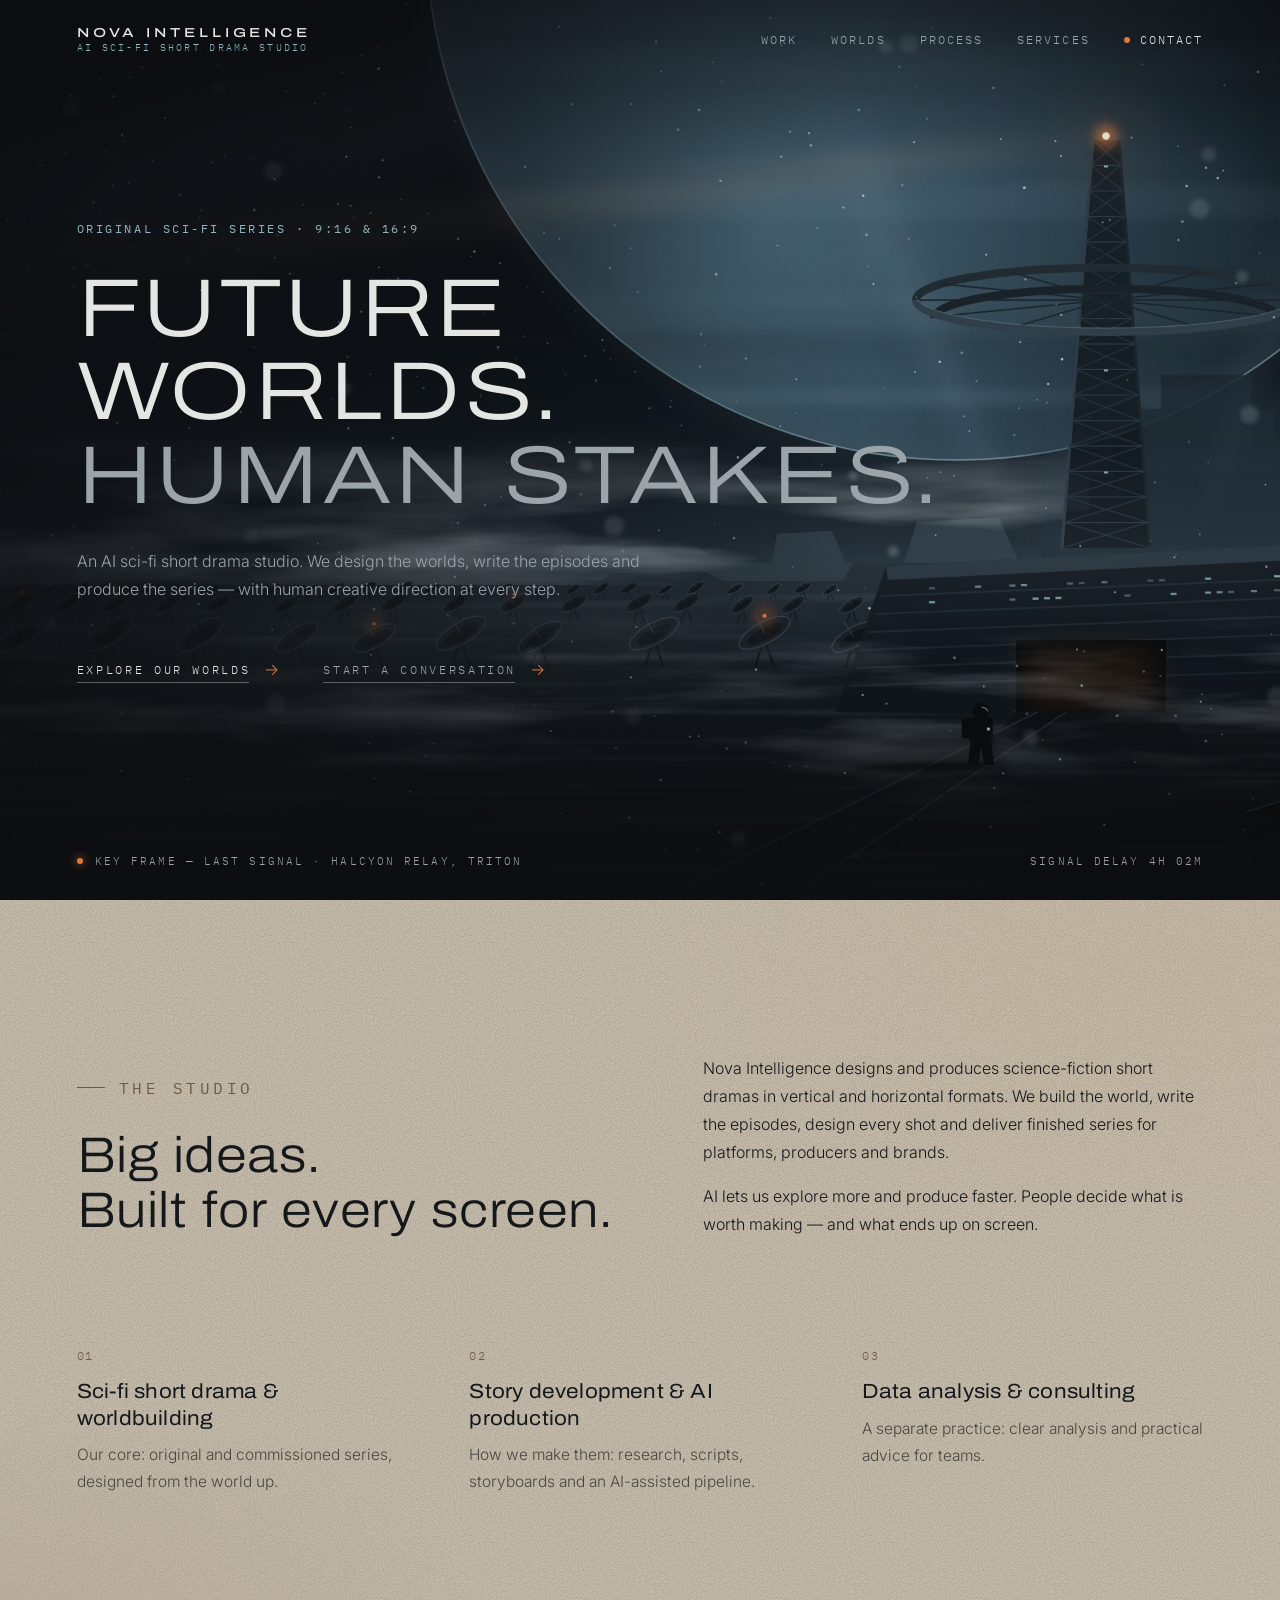
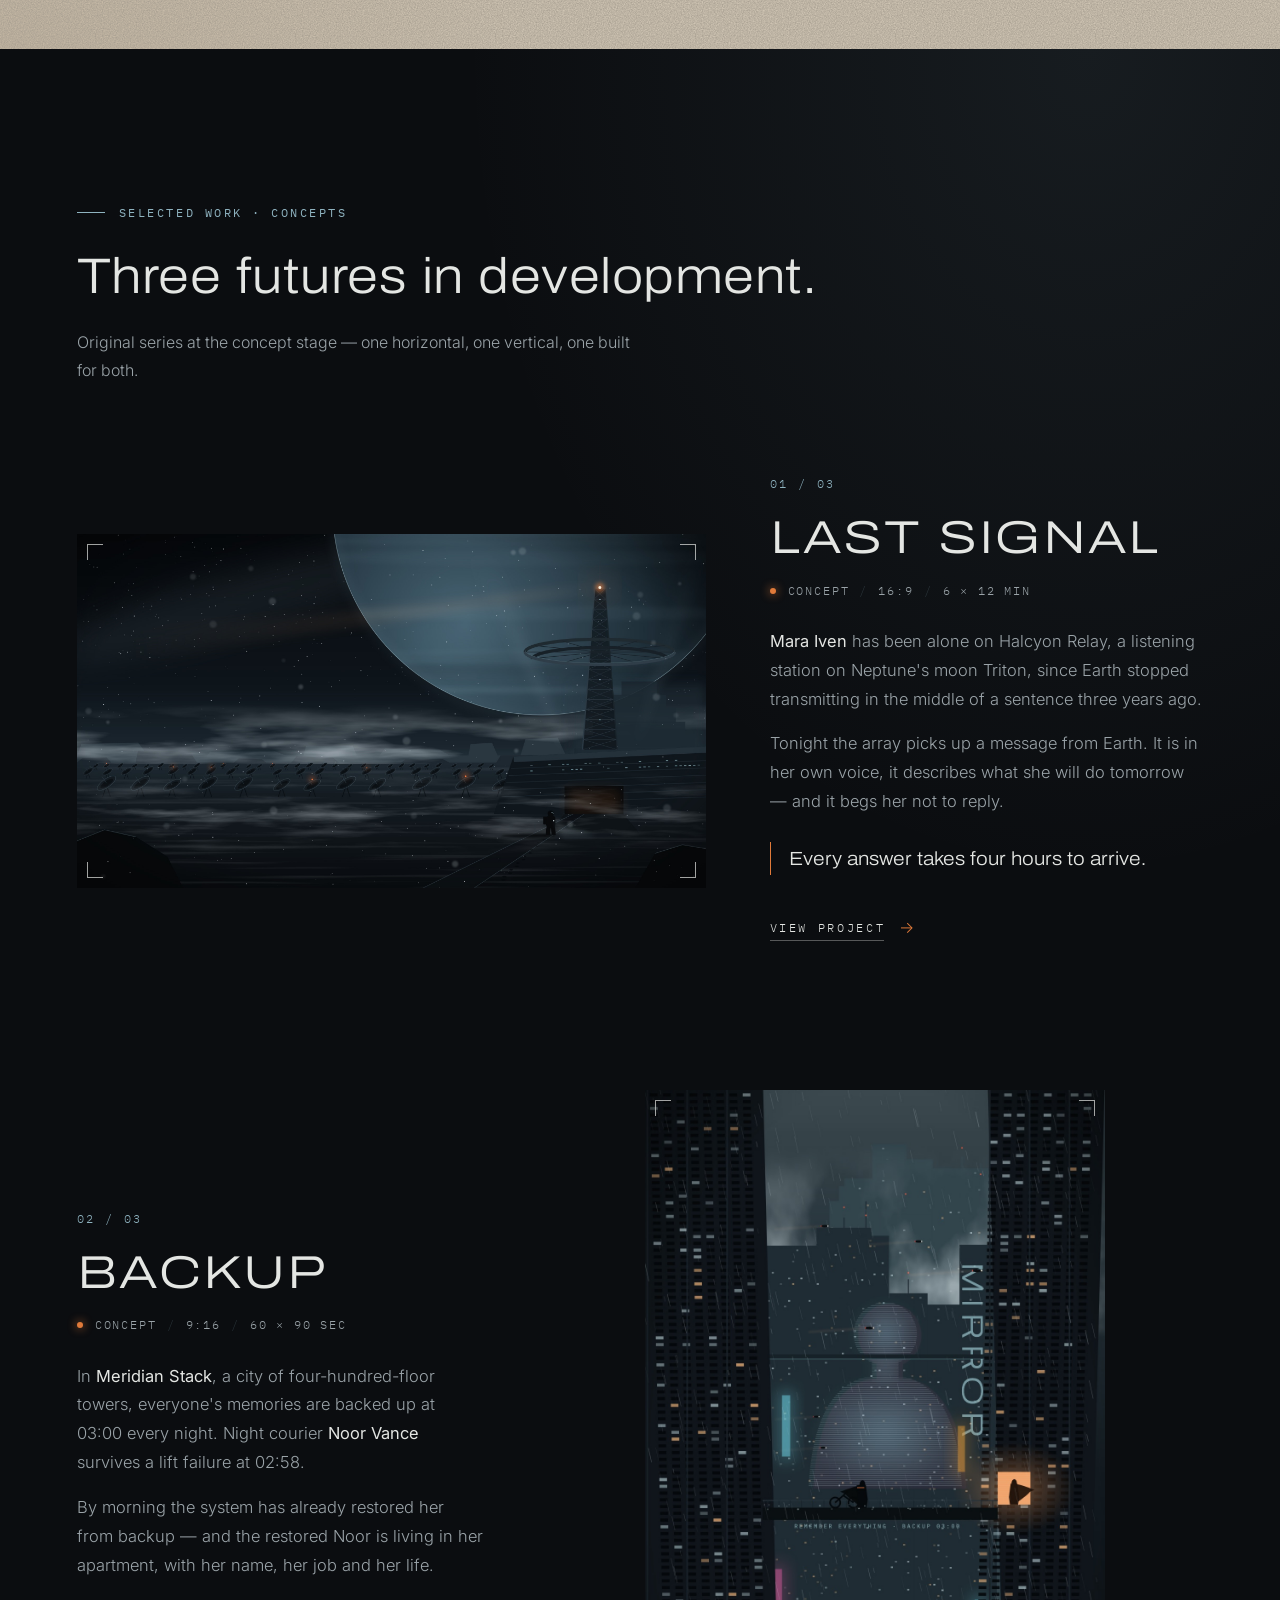
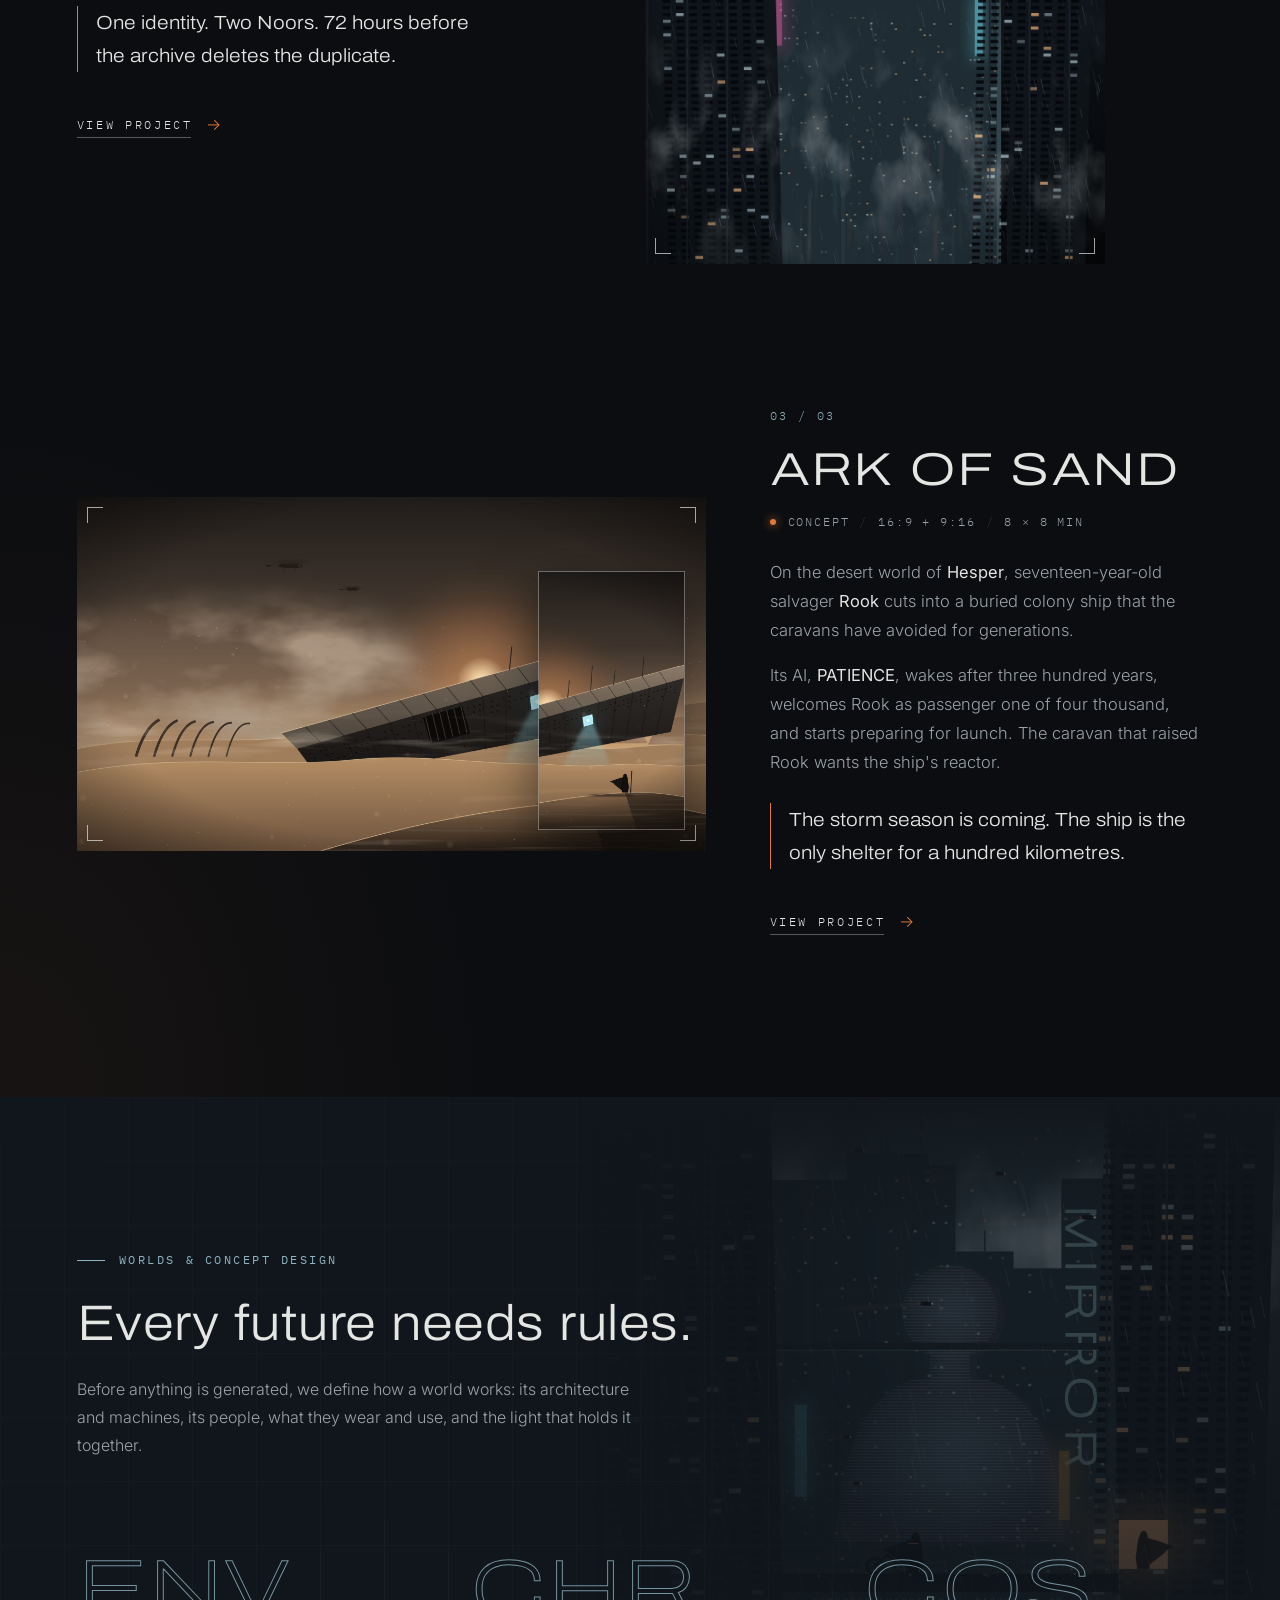
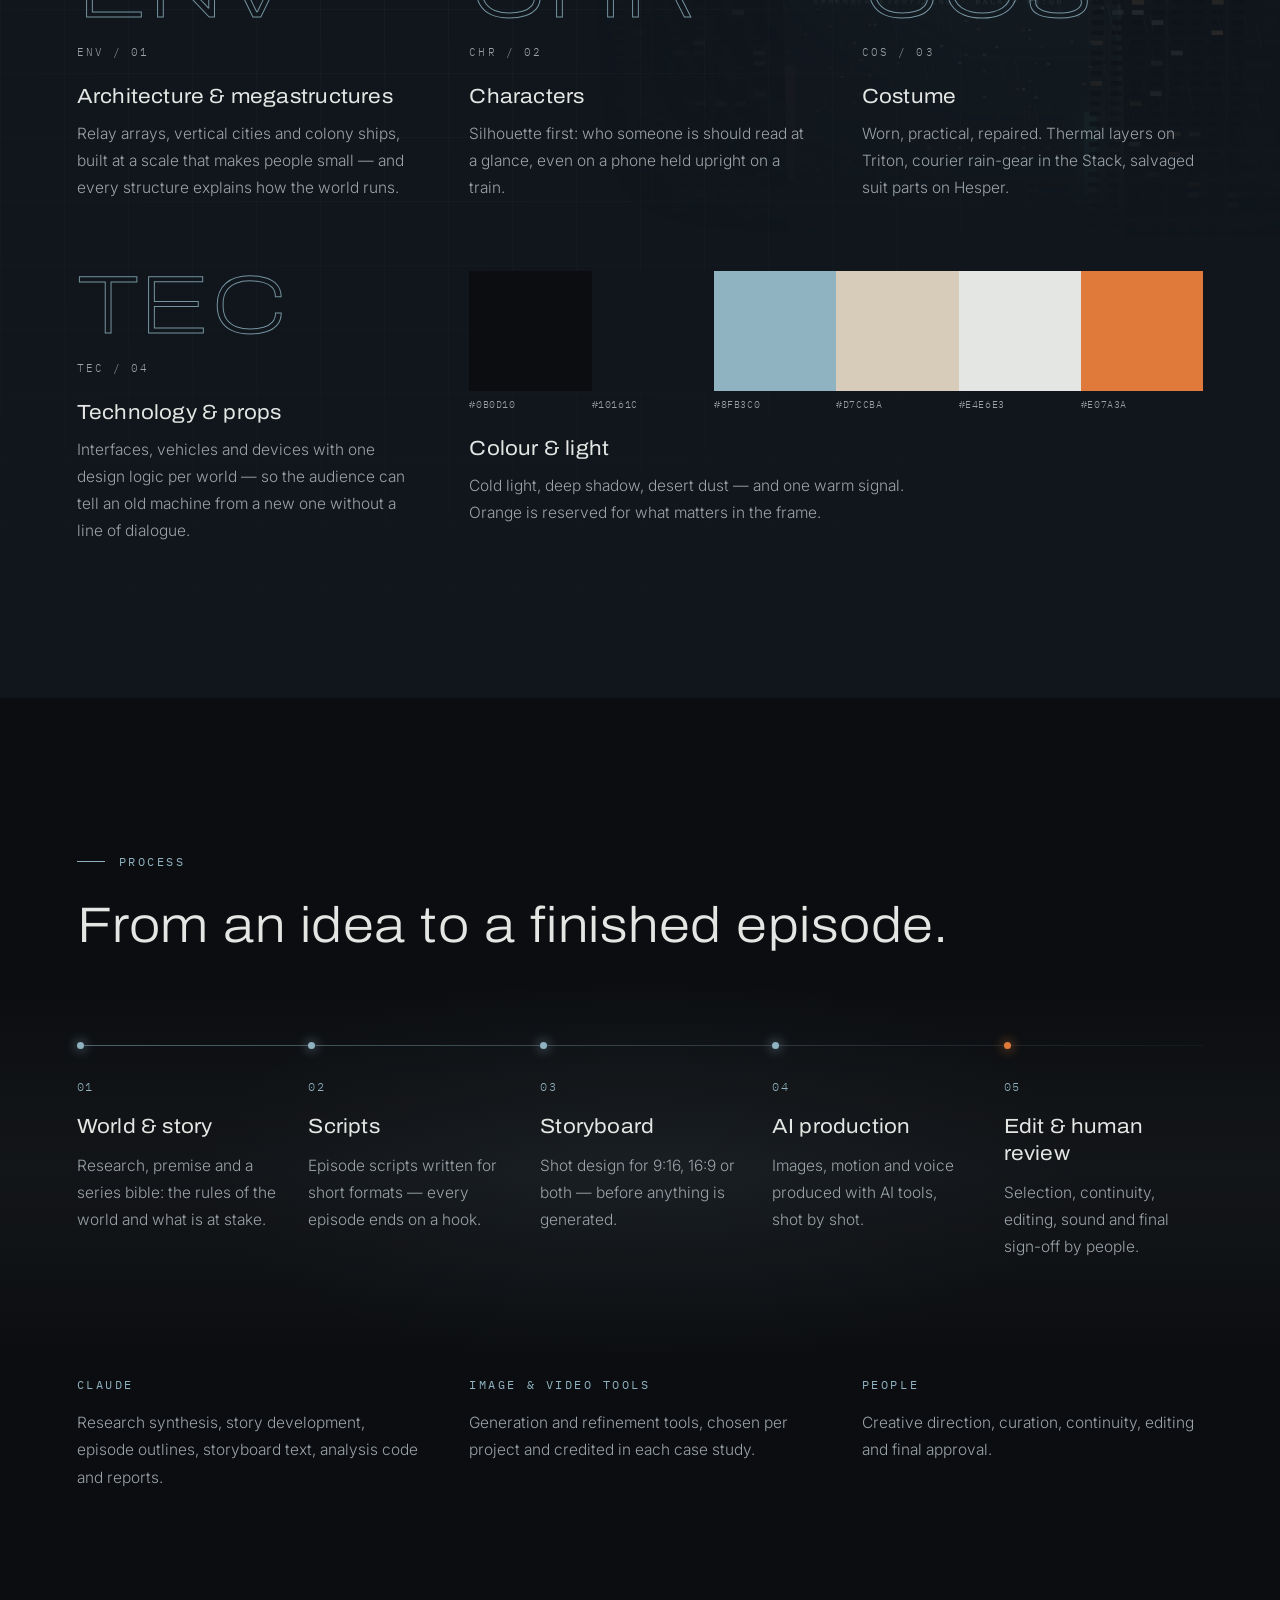
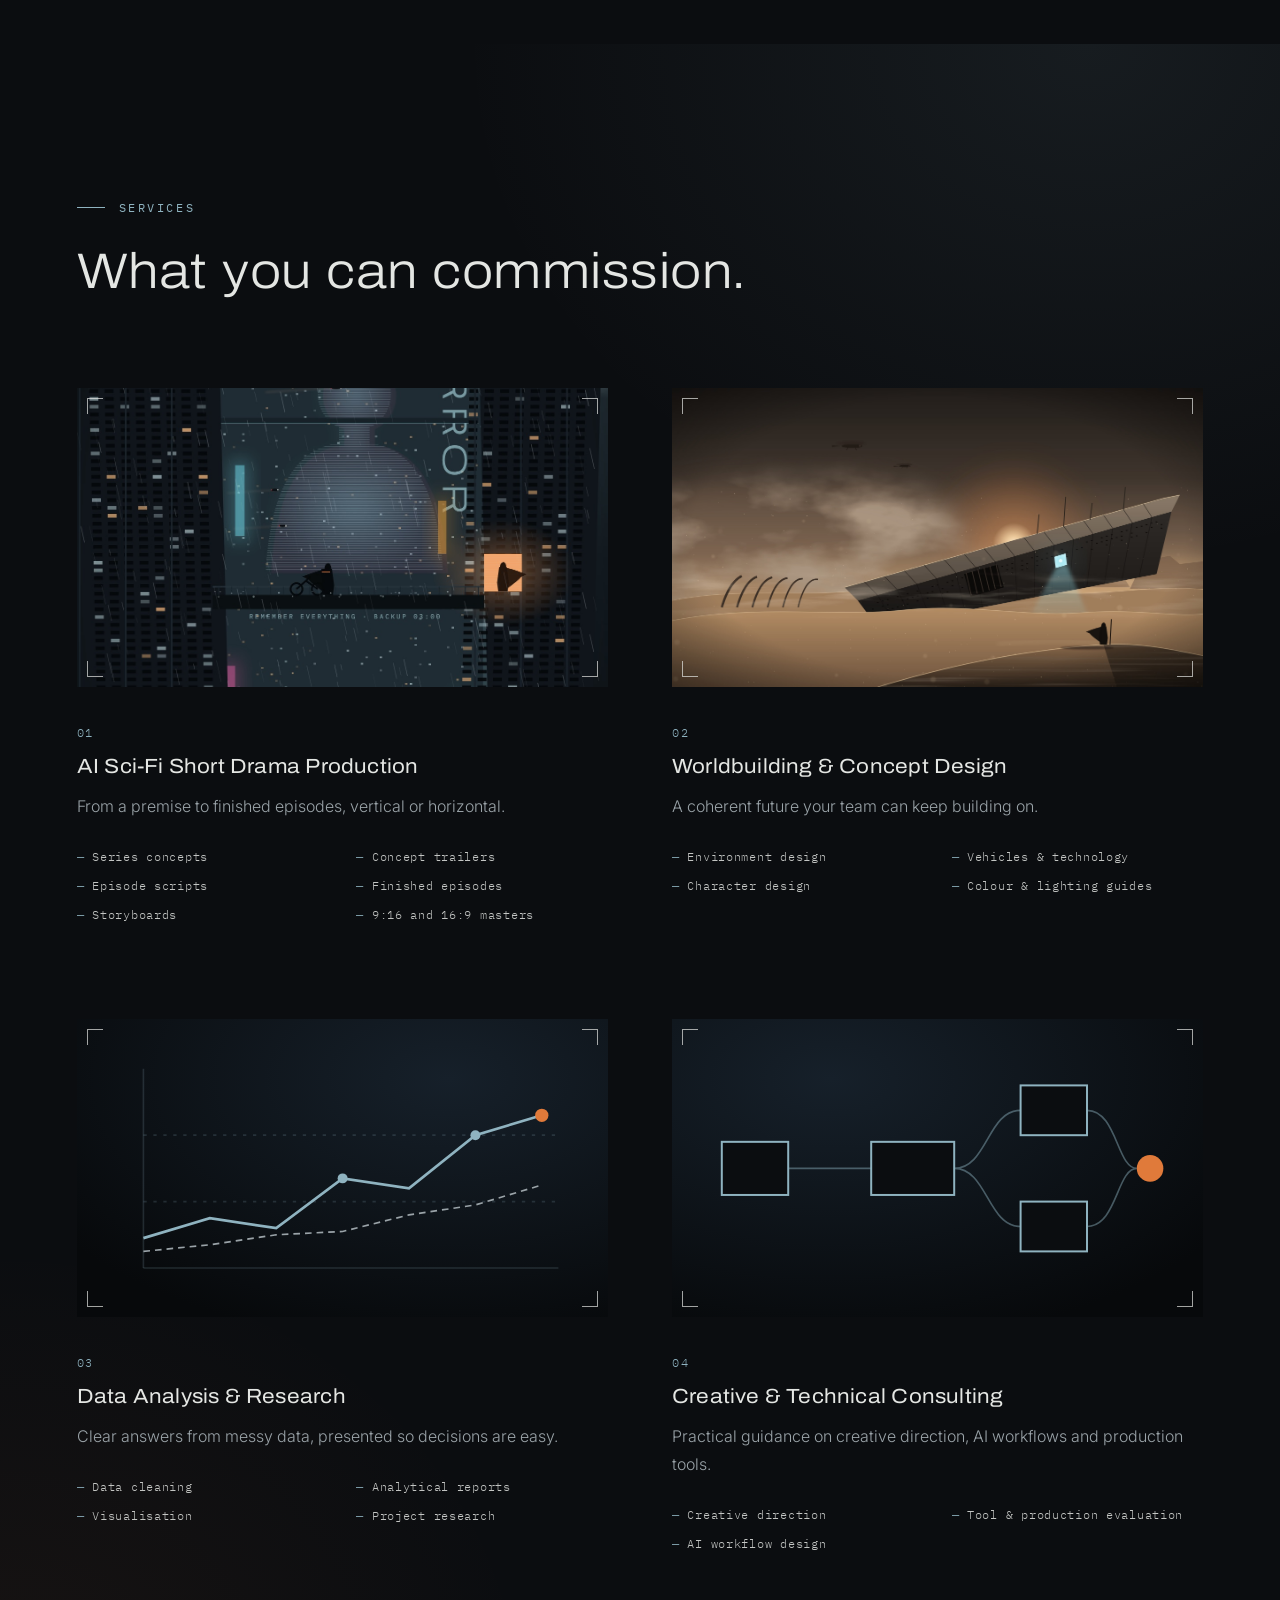
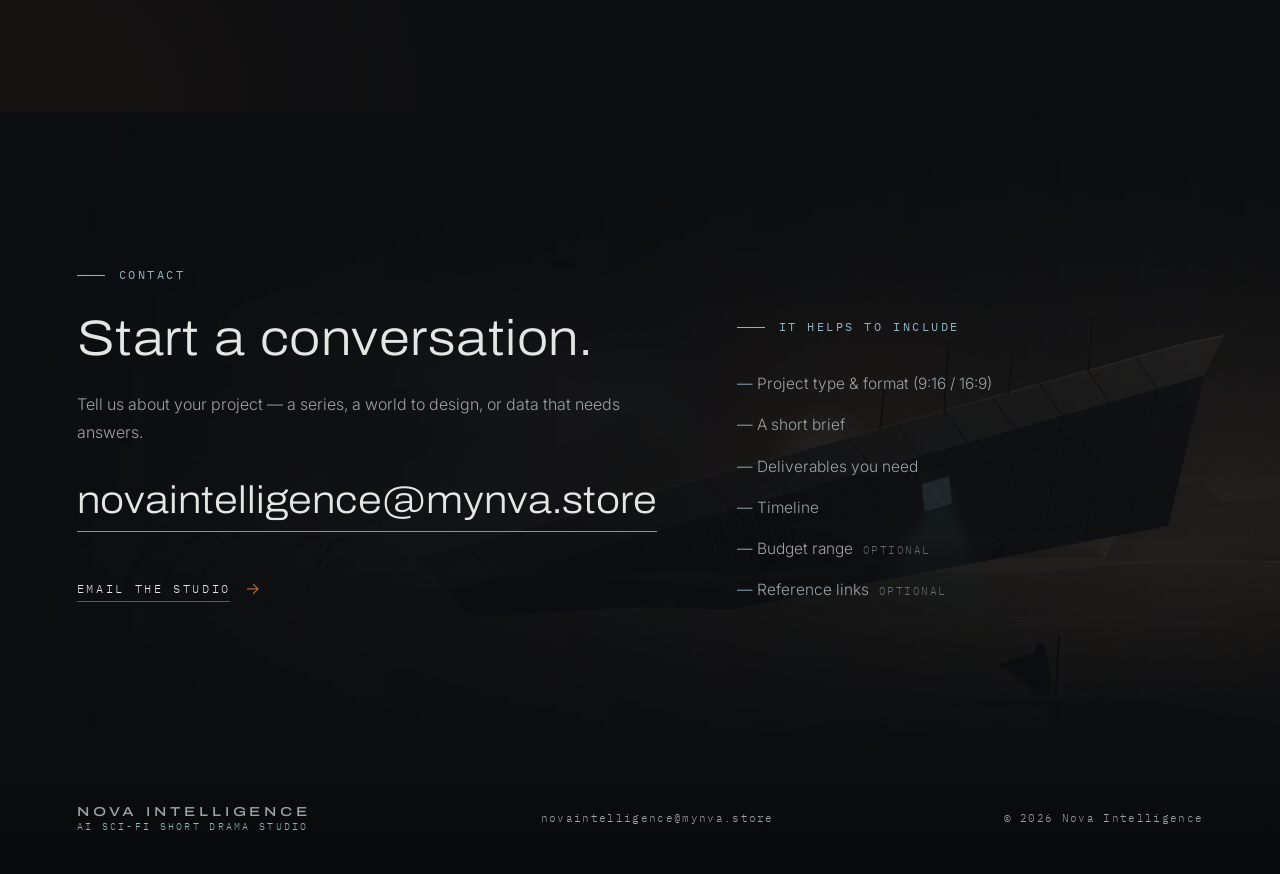
==== index.html @ b3f5c485 "Nova Intelligence site: sci-fi AI short-drama studio Co-Authored-By: Claude Opus 5.5 <noreply@anthro" ====
<!DOCTYPE html>
<html lang="en">
<head>
  <meta charset="utf-8">
  <meta name="viewport" content="width=device-width, initial-scale=1">
  <title>Nova Intelligence — AI Sci-Fi Short Drama Studio</title>
  <meta name="description" content="Nova Intelligence is an AI sci-fi short drama studio: worldbuilding, scripts, storyboards and AI-assisted production for vertical and horizontal series, plus data analysis and consulting.">
  <meta property="og:title" content="Nova Intelligence — AI Sci-Fi Short Drama Studio">
  <meta property="og:description" content="Future worlds. Human stakes.">
  <meta property="og:url" content="https://mynva.store/">
  <meta property="og:type" content="website">
  <meta property="og:image" content="https://mynva.store/assets/art/last-signal-key.jpg">
  <meta name="theme-color" content="#0B0D10">
  <link rel="icon" href="favicon.svg" type="image/svg+xml">
  <link rel="preconnect" href="https://fonts.googleapis.com">
  <link rel="preconnect" href="https://fonts.gstatic.com" crossorigin>
  <link href="https://fonts.googleapis.com/css2?family=Archivo:wdth,wght@62..125,100..900&family=IBM+Plex+Mono:wght@400;500&family=Inter:wght@300;400;500&display=swap" rel="stylesheet">
  <link rel="stylesheet" href="style.css">
</head>
<body>
  <a class="skip" href="#main">Skip to content</a>

  <header class="nav">
    <a class="brand" href="#top" aria-label="Nova Intelligence — home">
      <b>NOVA INTELLIGENCE</b>
      <small>AI SCI-FI SHORT DRAMA STUDIO</small>
    </a>
    <nav class="nav-links" aria-label="Main">
      <a href="#work">Work</a>
      <a href="#worlds">Worlds</a>
      <a href="#process">Process</a>
      <a href="#services">Services</a>
      <a class="nav-contact" href="#contact">Contact</a>
    </nav>
  </header>

  <main id="main">

    <!-- 1. Cinematic opening -->
    <section class="hero" id="top">
      <div class="hero-media">
        <picture>
          <source media="(max-width: 760px)" srcset="assets/art/last-signal-mobile.jpg">
          <img class="hero-still" src="assets/art/last-signal-key.jpg" fetchpriority="high"
               alt="A lone figure in a spacesuit on a frozen moon before a lattice relay tower; an orange signal light burns at its top beneath a vast blue planet.">
        </picture>
        <!-- Optional 8–12 s seamless loop, muted by default: set data-src="assets/video/reel-loop.mp4" -->
        <video class="hero-video" muted loop playsinline preload="none" data-src="" aria-hidden="true"></video>
        <div class="fog fog-1"></div>
        <div class="fog fog-2"></div>
      </div>

      <div class="hero-content">
        <p class="label">Original sci-fi series · 9:16 &amp; 16:9</p>
        <h1>Future worlds.<br><em>Human stakes.</em></h1>
        <p class="lede">An AI sci-fi short drama studio. We design the worlds, write the episodes and produce the series — with human creative direction at every step.</p>
        <div class="hero-actions">
          <a class="cta" href="#work">Explore our worlds</a>
          <a class="cta quiet" href="#contact">Start a conversation</a>
        </div>
      </div>

      <div class="hero-hud">
        <span><span class="dot" aria-hidden="true"></span>Key frame — Last Signal · Halcyon Relay, Triton</span>
        <span class="hud-right" aria-hidden="true">Signal delay 4h 02m</span>
        <button class="sound-toggle" type="button" aria-pressed="false" hidden>Sound off</button>
      </div>
    </section>

    <!-- 2. Studio introduction -->
    <section class="section light" id="studio">
      <div class="intro reveal">
        <div>
          <p class="label eyebrow">The Studio</p>
          <h2>Big ideas.<br>Built for every screen.</h2>
        </div>
        <div>
          <p>Nova Intelligence designs and produces science-fiction short dramas in vertical and horizontal formats. We build the world, write the episodes, design every shot and deliver finished series for platforms, producers and brands.</p>
          <p>AI lets us explore more and produce faster. People decide what is worth making — and what ends up on screen.</p>
        </div>
      </div>

      <div class="layers reveal">
        <div>
          <span class="num">01</span>
          <h3>Sci-fi short drama &amp; worldbuilding</h3>
          <p>Our core: original and commissioned series, designed from the world up.</p>
        </div>
        <div>
          <span class="num">02</span>
          <h3>Story development &amp; AI production</h3>
          <p>How we make them: research, scripts, storyboards and an AI-assisted pipeline.</p>
        </div>
        <div>
          <span class="num">03</span>
          <h3>Data analysis &amp; consulting</h3>
          <p>A separate practice: clear analysis and practical advice for teams.</p>
        </div>
      </div>
    </section>

    <!-- 3. Selected work -->
    <section class="section atmos" id="work">
      <div class="section-head reveal">
        <p class="label eyebrow">Selected Work · Concepts</p>
        <h2>Three futures in development.</h2>
        <p class="lede">Original series at the concept stage — one horizontal, one vertical, one built for both.</p>
      </div>

      <div class="features">
        <article class="feature reveal">
          <a class="feature-media marks" href="projects/last-signal.html" aria-label="View project: Last Signal">
            <div class="wide"><img src="assets/art/last-signal-key.jpg" loading="lazy" alt="The Halcyon Relay tower on Triton under Neptune, an orange beacon at its top."></div>
            <span class="view">View project</span>
          </a>
          <div class="feature-text">
            <p class="index">01 / 03</p>
            <h3>Last Signal</h3>
            <p class="meta-line"><span class="dot"></span>Concept<span class="sep">/</span>16:9<span class="sep">/</span>6 × 12 min</p>
            <p class="story"><strong>Mara Iven</strong> has been alone on Halcyon Relay, a listening station on Neptune's moon Triton, since Earth stopped transmitting in the middle of a sentence three years ago.</p>
            <p class="story">Tonight the array picks up a message from Earth. It is in her own voice, it describes what she will do tomorrow — and it begs her not to reply.</p>
            <p class="hook">Every answer takes four hours to arrive.</p>
            <a class="cta" href="projects/last-signal.html">View project</a>
          </div>
        </article>

        <article class="feature flip vertical reveal">
          <a class="feature-media marks" href="projects/backup.html" aria-label="View project: Backup">
            <img src="assets/art/backup-key.jpg" loading="lazy" alt="A rain-soaked canyon of towers; a courier on a sky-bridge faces a lit window where someone with her face stands.">
            <span class="view">View project</span>
          </a>
          <div class="feature-text">
            <p class="index">02 / 03</p>
            <h3>Backup</h3>
            <p class="meta-line"><span class="dot"></span>Concept<span class="sep">/</span>9:16<span class="sep">/</span>60 × 90 sec</p>
            <p class="story">In <strong>Meridian Stack</strong>, a city of four-hundred-floor towers, everyone's memories are backed up at 03:00 every night. Night courier <strong>Noor Vance</strong> survives a lift failure at 02:58.</p>
            <p class="story">By morning the system has already restored her from backup — and the restored Noor is living in her apartment, with her name, her job and her life.</p>
            <p class="hook">One identity. Two Noors. 72 hours before the archive deletes the duplicate.</p>
            <a class="cta" href="projects/backup.html">View project</a>
          </div>
        </article>

        <article class="feature reveal">
          <a class="feature-media marks" href="projects/ark-of-sand.html" aria-label="View project: Ark of Sand">
            <div class="wide"><img src="assets/art/ark-of-sand-key.jpg" loading="lazy" alt="A colossal colony ship half-buried in desert dunes at dusk; cyan light spills from an open hatch; a hooded figure watches from a dune."></div>
            <span class="inset"><img src="assets/art/ark-of-sand-vertical.jpg" loading="lazy" alt="Vertical 9:16 version of the same frame."></span>
            <span class="view">View project</span>
          </a>
          <div class="feature-text">
            <p class="index">03 / 03</p>
            <h3>Ark of Sand</h3>
            <p class="meta-line"><span class="dot"></span>Concept<span class="sep">/</span>16:9 + 9:16<span class="sep">/</span>8 × 8 min</p>
            <p class="story">On the desert world of <strong>Hesper</strong>, seventeen-year-old salvager <strong>Rook</strong> cuts into a buried colony ship that the caravans have avoided for generations.</p>
            <p class="story">Its AI, <strong>PATIENCE</strong>, wakes after three hundred years, welcomes Rook as passenger one of four thousand, and starts preparing for launch. The caravan that raised Rook wants the ship's reactor.</p>
            <p class="hook">The storm season is coming. The ship is the only shelter for a hundred kilometres.</p>
            <a class="cta" href="projects/ark-of-sand.html">View project</a>
          </div>
        </article>
      </div>
    </section>

    <!-- 4. Worlds & concept design -->
    <section class="section panel" id="worlds">
      <div class="grid-lines"></div>
      <div class="backdrop right" aria-hidden="true"><img src="assets/art/backup-key.jpg" alt="" loading="lazy"></div>
      <div class="section-head reveal">
        <p class="label eyebrow">Worlds &amp; Concept Design</p>
        <h2>Every future needs rules.</h2>
        <p class="lede">Before anything is generated, we define how a world works: its architecture and machines, its people, what they wear and use, and the light that holds it together.</p>
      </div>

      <div class="studies reveal">
        <div class="study">
          <div class="spec-code" aria-hidden="true">ENV</div><div class="spec-id">ENV / 01</div>
          <h3>Architecture &amp; megastructures</h3>
          <p>Relay arrays, vertical cities and colony ships, built at a scale that makes people small — and every structure explains how the world runs.</p>
        </div>
        <div class="study">
          <div class="spec-code" aria-hidden="true">CHR</div><div class="spec-id">CHR / 02</div>
          <h3>Characters</h3>
          <p>Silhouette first: who someone is should read at a glance, even on a phone held upright on a train.</p>
        </div>
        <div class="study">
          <div class="spec-code" aria-hidden="true">COS</div><div class="spec-id">COS / 03</div>
          <h3>Costume</h3>
          <p>Worn, practical, repaired. Thermal layers on Triton, courier rain-gear in the Stack, salvaged suit parts on Hesper.</p>
        </div>
        <div class="study">
          <div class="spec-code" aria-hidden="true">TEC</div><div class="spec-id">TEC / 04</div>
          <h3>Technology &amp; props</h3>
          <p>Interfaces, vehicles and devices with one design logic per world — so the audience can tell an old machine from a new one without a line of dialogue.</p>
        </div>
        <div class="study palette">
          <div class="swatches" role="img" aria-label="Studio palette: void black, panel blue-black, steel blue, desert dust, frost white, signal orange">
            <div style="background:#0B0D10"><span>#0B0D10</span></div>
            <div style="background:#10161c"><span>#10161C</span></div>
            <div style="background:#8FB3C0"><span>#8FB3C0</span></div>
            <div style="background:#D7CCBA"><span>#D7CCBA</span></div>
            <div style="background:#E4E6E3"><span>#E4E6E3</span></div>
            <div style="background:#E07A3A"><span>#E07A3A</span></div>
          </div>
          <h3>Colour &amp; light</h3>
          <p>Cold light, deep shadow, desert dust — and one warm signal. Orange is reserved for what matters in the frame.</p>
        </div>
      </div>
    </section>

    <!-- 5. Process -->
    <section class="section haze" id="process">
      <div class="section-head reveal">
        <p class="label eyebrow">Process</p>
        <h2>From an idea to a finished episode.</h2>
      </div>

      <ol class="steps reveal">
        <li class="step">
          <h3>World &amp; story</h3>
          <p>Research, premise and a series bible: the rules of the world and what is at stake.</p>
        </li>
        <li class="step">
          <h3>Scripts</h3>
          <p>Episode scripts written for short formats — every episode ends on a hook.</p>
        </li>
        <li class="step">
          <h3>Storyboard</h3>
          <p>Shot design for 9:16, 16:9 or both — before anything is generated.</p>
        </li>
        <li class="step">
          <h3>AI production</h3>
          <p>Images, motion and voice produced with AI tools, shot by shot.</p>
        </li>
        <li class="step">
          <h3>Edit &amp; human review</h3>
          <p>Selection, continuity, editing, sound and final sign-off by people.</p>
        </li>
      </ol>

      <div class="roles reveal">
        <div class="role">
          <span class="label">Claude</span>
          <p>Research synthesis, story development, episode outlines, storyboard text, analysis code and reports.</p>
        </div>
        <div class="role">
          <span class="label">Image &amp; video tools</span>
          <!-- List the tools you actually use here once your workflow is fixed. -->
          <p>Generation and refinement tools, chosen per project and credited in each case study.</p>
        </div>
        <div class="role">
          <span class="label">People</span>
          <p>Creative direction, curation, continuity, editing and final approval.</p>
        </div>
      </div>
    </section>

    <!-- 6. Services -->
    <section class="section atmos" id="services">
      <div class="section-head reveal">
        <p class="label eyebrow">Services</p>
        <h2>What you can commission.</h2>
      </div>

      <div class="services">
        <article class="service reveal">
          <div class="thumb marks"><img src="assets/art/backup-poster.jpg" loading="lazy" alt="" style="object-position:50% 45%"></div>
          <span class="num">01</span>
          <h3>AI Sci-Fi Short Drama Production</h3>
          <p>From a premise to finished episodes, vertical or horizontal.</p>
          <ul class="deliverables">
            <li>Series concepts</li>
            <li>Episode scripts</li>
            <li>Storyboards</li>
            <li>Concept trailers</li>
            <li>Finished episodes</li>
            <li>9:16 and 16:9 masters</li>
          </ul>
        </article>

        <article class="service reveal">
          <div class="thumb marks"><img src="assets/art/ark-of-sand-key.jpg" loading="lazy" alt=""></div>
          <span class="num">02</span>
          <h3>Worldbuilding &amp; Concept Design</h3>
          <p>A coherent future your team can keep building on.</p>
          <ul class="deliverables">
            <li>Environment design</li>
            <li>Character design</li>
            <li>Vehicles &amp; technology</li>
            <li>Colour &amp; lighting guides</li>
          </ul>
        </article>

        <article class="service reveal">
          <div class="thumb marks">
            <svg viewBox="0 0 320 180" role="img" aria-label="Line chart illustration">
              <defs><radialGradient id="chartbg" cx=".7" cy=".2" r=".9"><stop offset="0" stop-color="#16202a"/><stop offset="1" stop-color="#07090b"/></radialGradient></defs>
              <rect width="320" height="180" fill="url(#chartbg)"/>
              <g stroke="rgba(143,179,192,.18)" stroke-width="1">
                <line x1="40" y1="30" x2="40" y2="150"/><line x1="40" y1="150" x2="290" y2="150"/>
                <line x1="40" y1="110" x2="290" y2="110" stroke-dasharray="2 4"/><line x1="40" y1="70" x2="290" y2="70" stroke-dasharray="2 4"/>
              </g>
              <polyline points="40,132 80,120 120,126 160,96 200,102 240,70 280,58" fill="none" stroke="#8FB3C0" stroke-width="1.6"/>
              <polyline points="40,140 80,136 120,130 160,128 200,118 240,112 280,100" fill="none" stroke="#9AA3A8" stroke-width="1" stroke-dasharray="4 3"/>
              <g fill="#8FB3C0"><circle cx="160" cy="96" r="3"/><circle cx="240" cy="70" r="3"/></g>
              <circle cx="280" cy="58" r="4" fill="#E07A3A"/>
            </svg>
          </div>
          <span class="num">03</span>
          <h3>Data Analysis &amp; Research</h3>
          <p>Clear answers from messy data, presented so decisions are easy.</p>
          <ul class="deliverables">
            <li>Data cleaning</li>
            <li>Visualisation</li>
            <li>Analytical reports</li>
            <li>Project research</li>
          </ul>
        </article>

        <article class="service reveal">
          <div class="thumb marks">
            <svg viewBox="0 0 320 180" role="img" aria-label="Workflow diagram illustration">
              <defs><radialGradient id="flowbg" cx=".3" cy=".2" r=".9"><stop offset="0" stop-color="#16202a"/><stop offset="1" stop-color="#07090b"/></radialGradient></defs>
              <rect width="320" height="180" fill="url(#flowbg)"/>
              <g fill="none" stroke="rgba(143,179,192,.45)" stroke-width="1">
                <path d="M70 90 H120 M170 90 C190 90 190 55 210 55 M170 90 C190 90 190 125 210 125 M250 55 C268 55 268 90 280 90 M250 125 C268 125 268 90 280 90"/>
              </g>
              <g fill="#0B0D10" stroke="#8FB3C0" stroke-width="1.2">
                <rect x="30" y="74" width="40" height="32"/><rect x="120" y="74" width="50" height="32"/>
                <rect x="210" y="40" width="40" height="30"/><rect x="210" y="110" width="40" height="30"/>
              </g>
              <circle cx="288" cy="90" r="8" fill="#E07A3A"/>
            </svg>
          </div>
          <span class="num">04</span>
          <h3>Creative &amp; Technical Consulting</h3>
          <p>Practical guidance on creative direction, AI workflows and production tools.</p>
          <ul class="deliverables">
            <li>Creative direction</li>
            <li>AI workflow design</li>
            <li>Tool &amp; production evaluation</li>
          </ul>
        </article>
      </div>
    </section>

    <!-- 7. Contact -->
    <section class="section" id="contact">
      <div class="backdrop" aria-hidden="true"><img src="assets/art/ark-of-sand-key.jpg" alt="" loading="lazy"></div>
      <div class="contact">
        <div class="reveal">
          <p class="label eyebrow">Contact</p>
          <h2>Start a conversation.</h2>
          <p class="lede">Tell us about your project — a series, a world to design, or data that needs answers.</p>
          <a class="mail-link" href="mailto:novaintelligence@mynva.store">novaintelligence@mynva.store</a>
          <div><a class="cta" href="mailto:novaintelligence@mynva.store?subject=Project%20enquiry">Email the studio</a></div>
        </div>
        <div class="reveal">
          <p class="label eyebrow">It helps to include</p>
          <ul class="brief-list">
            <li>Project type &amp; format (9:16 / 16:9)</li>
            <li>A short brief</li>
            <li>Deliverables you need</li>
            <li>Timeline</li>
            <li>Budget range<span class="opt">optional</span></li>
            <li>Reference links<span class="opt">optional</span></li>
          </ul>
        </div>
      </div>
    </section>
  </main>

  <footer class="footer">
    <span class="brand"><b>NOVA INTELLIGENCE</b><small>AI SCI-FI SHORT DRAMA STUDIO</small></span>
    <span><a href="mailto:novaintelligence@mynva.store">novaintelligence@mynva.store</a></span>
    <span>© <span id="year">2026</span> Nova Intelligence</span>
  </footer>

  <script src="main.js"></script>
</body>
</html>
---- style.css ----
/* Nova Intelligence — cinematic sci-fi (after Dune and Blade Runner 2049):
   void black, frost, steel light, desert dust, one orange signal. No boxed text. */
:root {
  --void: #0B0D10;
  --frost: #E4E6E3;
  --steel: #8FB3C0;
  --signal: #E07A3A;
  --panel: #10161c;
  --mist: #9AA3A8;
  --dust: #D7CCBA;           /* light section (desert dust) */
  --ink: #15181b;
  --ink-soft: #4a4740;
  --line: rgba(143, 179, 192, .22);
  --line-soft: rgba(228, 230, 227, .08);
  --display: "Archivo", "Helvetica Neue", Arial, sans-serif;
  --sans: "Inter", -apple-system, BlinkMacSystemFont, "Helvetica Neue", Arial, sans-serif;
  --mono: "IBM Plex Mono", ui-monospace, SFMono-Regular, Menlo, monospace;
  --pad: clamp(22px, 6vw, 104px);
  --ease: cubic-bezier(.2, .7, .2, 1);
  --noise: url("data:image/svg+xml,%3Csvg xmlns='http://www.w3.org/2000/svg' width='200' height='200'%3E%3Cfilter id='n'%3E%3CfeTurbulence type='fractalNoise' baseFrequency='.85' numOctaves='3' stitchTiles='stitch'/%3E%3CfeColorMatrix values='0 0 0 0 .5 0 0 0 0 .5 0 0 0 0 .5 0 0 0 1 0'/%3E%3C/filter%3E%3Crect width='200' height='200' filter='url(%23n)'/%3E%3C/svg%3E");
}

* { box-sizing: border-box; margin: 0; padding: 0; }
html { scroll-behavior: smooth; -webkit-text-size-adjust: 100%; }
body {
  background: var(--void);
  color: var(--frost);
  font-family: var(--sans);
  font-weight: 300;
  font-size: 16px;
  line-height: 1.75;
  -webkit-font-smoothing: antialiased;
}
img, svg, video { display: block; max-width: 100%; }
a { color: inherit; text-decoration: none; }
button { font: inherit; color: inherit; background: none; border: 0; cursor: pointer; }
:focus-visible { outline: 1px solid var(--steel); outline-offset: 6px; }
::selection { background: var(--signal); color: var(--void); }

/* film grain */
body::after {
  content: ""; position: fixed; inset: 0; z-index: 100; pointer-events: none;
  background-image: var(--noise); opacity: .06; mix-blend-mode: overlay;
}

.skip { position: absolute; left: -999px; top: 8px; z-index: 200; background: var(--frost); color: var(--void); padding: 10px 16px; }
.skip:focus { left: 8px; }

/* ---------- type ---------- */
h1, h2, h3 { font-family: var(--display); font-weight: 300; font-stretch: 125%; letter-spacing: .01em; }
h1 { font-size: clamp(38px, 6.4vw, 104px); line-height: 1.02; text-transform: uppercase; letter-spacing: .02em; }
h2 { font-size: clamp(30px, 3.9vw, 58px); line-height: 1.1; font-stretch: 112%; }
h3 { font-size: clamp(19px, 1.6vw, 24px); line-height: 1.3; font-weight: 400; font-stretch: 110%; }
.label {
  font-family: var(--mono); font-size: 11.5px; font-weight: 400; letter-spacing: .22em;
  text-transform: uppercase; color: var(--steel);
}
.eyebrow { display: flex; align-items: center; gap: 14px; margin-bottom: 26px; }
.eyebrow::before { content: ""; width: 28px; height: 1px; background: currentColor; flex: none; }
.lede { font-size: clamp(16px, 1.25vw, 19px); color: var(--mist); max-width: 36em; }
.meta-line { font-family: var(--mono); font-size: 11.5px; letter-spacing: .16em; text-transform: uppercase; color: var(--mist); }
.meta-line .dot { display: inline-block; width: 6px; height: 6px; border-radius: 50%; background: var(--signal); margin-right: 12px; vertical-align: 1px; box-shadow: 0 0 10px var(--signal); }
.meta-line .sep { color: var(--line); margin: 0 10px; }

/* ---------- text links (no boxes) ---------- */
.cta {
  position: relative; display: inline-flex; align-items: center; gap: 14px; min-height: 44px;
  font-family: var(--mono); font-size: 12px; letter-spacing: .22em; text-transform: uppercase; color: var(--frost);
}
.cta::after { /* arrow */
  content: "→"; font-family: var(--sans); font-size: 16px; letter-spacing: 0; color: var(--signal);
  transition: transform .35s var(--ease);
}
.cta::before { /* underline that grows on hover */
  content: ""; position: absolute; left: 0; right: 30px; bottom: 8px; height: 1px;
  background: var(--frost); opacity: .35; transform-origin: left; transition: opacity .3s, background .3s;
}
.cta:hover::after { transform: translateX(6px); }
.cta:hover::before { opacity: 1; background: var(--signal); }
.cta.quiet { color: var(--mist); }

/* HUD corner marks for framed images */
.marks { position: relative; }
.marks::after {
  content: ""; position: absolute; inset: 10px; pointer-events: none; opacity: .7; z-index: 2;
  --c: var(--frost);
  background:
    linear-gradient(var(--c), var(--c)) top left / 16px 1px no-repeat,
    linear-gradient(var(--c), var(--c)) top left / 1px 16px no-repeat,
    linear-gradient(var(--c), var(--c)) top right / 16px 1px no-repeat,
    linear-gradient(var(--c), var(--c)) top right / 1px 16px no-repeat,
    linear-gradient(var(--c), var(--c)) bottom left / 16px 1px no-repeat,
    linear-gradient(var(--c), var(--c)) bottom left / 1px 16px no-repeat,
    linear-gradient(var(--c), var(--c)) bottom right / 16px 1px no-repeat,
    linear-gradient(var(--c), var(--c)) bottom right / 1px 16px no-repeat;
}

/* ---------- navigation ---------- */
.nav {
  position: fixed; inset: 0 0 auto 0; z-index: 50;
  display: flex; align-items: center; justify-content: space-between;
  padding: 18px var(--pad);
  transition: background .4s, padding .4s;
}
.nav.scrolled { background: linear-gradient(rgba(11, 13, 16, .94), rgba(11, 13, 16, .82)); backdrop-filter: blur(10px); padding-top: 12px; padding-bottom: 12px; }
.brand { display: flex; flex-direction: column; line-height: 1.35; }
.brand b { font-family: var(--display); font-stretch: 125%; font-weight: 500; font-size: 13px; letter-spacing: .3em; }
.brand small { font-family: var(--mono); font-size: 9.5px; letter-spacing: .24em; color: var(--steel); }
.nav-links { display: flex; align-items: center; gap: 34px; }
.nav-links a { font-family: var(--mono); font-size: 11.5px; letter-spacing: .18em; text-transform: uppercase; color: var(--mist); transition: color .2s; padding: 12px 0; }
.nav-links a:hover { color: var(--frost); }
.nav-links a.nav-contact { color: var(--frost); }
.nav-links a.nav-contact::before { content: ""; display: inline-block; width: 6px; height: 6px; border-radius: 50%; background: var(--signal); margin-right: 10px; vertical-align: 1px; }

/* ---------- hero ---------- */
.hero { position: relative; min-height: 100vh; min-height: 100svh; display: flex; align-items: center; overflow: hidden; }
.hero-media { position: absolute; inset: 0; }
.hero-media img, .hero-media video { position: absolute; inset: 0; width: 100%; height: 100%; object-fit: cover; object-position: 70% 50%; }
.hero-still { animation: push 28s ease-in-out infinite alternate; transform-origin: 80% 50%; }
.hero-video { opacity: 0; transition: opacity 1.6s; }
.hero-video.ready { opacity: 1; }
@keyframes push { from { transform: scale(1); } to { transform: scale(1.07); } }
.fog { position: absolute; inset: -10% -30%; pointer-events: none; opacity: .6; }
.fog-1 { background: radial-gradient(ellipse 42% 14% at 35% 68%, rgba(169, 184, 191, .18), transparent 70%); animation: drift 50s linear infinite alternate; }
.fog-2 { background: radial-gradient(ellipse 52% 12% at 70% 60%, rgba(169, 184, 191, .12), transparent 70%); animation: drift 72s linear infinite alternate-reverse; }
@keyframes drift { from { transform: translateX(-6%); } to { transform: translateX(6%); } }
.hero::after {
  content: ""; position: absolute; inset: 0; pointer-events: none;
  background: linear-gradient(90deg, rgba(11, 13, 16, .85) 0%, rgba(11, 13, 16, .4) 42%, rgba(11, 13, 16, 0) 68%),
              linear-gradient(0deg, rgba(11, 13, 16, .95) 0%, rgba(11, 13, 16, 0) 30%),
              linear-gradient(180deg, rgba(11, 13, 16, .6) 0%, rgba(11, 13, 16, 0) 18%);
}
.hero-content { position: relative; z-index: 2; padding: 130px var(--pad) 120px; max-width: 1080px; }
.hero-content .label { margin-bottom: 28px; }
.hero-content h1 { margin-bottom: 30px; }
.hero-content h1 em { font-style: normal; color: var(--mist); }
.hero-content .lede { margin-bottom: 44px; }
.hero-actions { display: flex; flex-wrap: wrap; gap: 14px 44px; }
.hero-content > * { opacity: 0; transform: translateY(14px); animation: rise .85s var(--ease) forwards; }
.hero-content > :nth-child(2) { animation-delay: .12s; }
.hero-content > :nth-child(3) { animation-delay: .24s; }
.hero-content > :nth-child(4) { animation-delay: .36s; }
@keyframes rise { to { opacity: 1; transform: none; } }
.hero-hud {
  position: absolute; z-index: 2; left: var(--pad); right: var(--pad); bottom: 30px;
  display: flex; justify-content: space-between; align-items: center; gap: 20px;
  font-family: var(--mono); font-size: 10.5px; letter-spacing: .2em; text-transform: uppercase; color: var(--mist);
}
.hero-hud .dot { display: inline-block; width: 6px; height: 6px; border-radius: 50%; background: var(--signal); margin-right: 12px; vertical-align: 1px; box-shadow: 0 0 10px var(--signal); }
.sound-toggle { min-height: 44px; font-family: var(--mono); font-size: 10.5px; letter-spacing: .2em; text-transform: uppercase; color: var(--mist); }

/* ---------- sections & atmospheres ---------- */
.section { position: relative; padding: clamp(100px, 12vw, 180px) var(--pad); overflow: hidden; }
.section > * { position: relative; z-index: 1; }
.section-head { max-width: 900px; margin-bottom: clamp(56px, 7vw, 96px); }
.section-head h2 { margin-bottom: 24px; }

/* cold light from above + a faint warm haze below */
.atmos::before {
  content: ""; position: absolute; inset: 0; pointer-events: none; z-index: 0;
  background:
    radial-gradient(ellipse 70% 45% at 85% 0%, rgba(143, 179, 192, .09), transparent 70%),
    radial-gradient(ellipse 60% 40% at 0% 100%, rgba(224, 122, 58, .06), transparent 70%);
}
/* a horizontal band of haze, like light through fog */
.haze::before {
  content: ""; position: absolute; inset: 0; pointer-events: none; z-index: 0;
  background:
    linear-gradient(180deg, transparent 30%, rgba(169, 184, 191, .05) 50%, transparent 70%),
    radial-gradient(ellipse 50% 30% at 50% 50%, rgba(143, 179, 192, .06), transparent 70%);
}
/* faded key art behind a section */
.backdrop { position: absolute; inset: 0; z-index: 0; pointer-events: none; }
.backdrop img { width: 100%; height: 100%; object-fit: cover; opacity: .32; }
.backdrop::after { content: ""; position: absolute; inset: 0; background: linear-gradient(90deg, var(--void) 0%, rgba(11, 13, 16, .82) 45%, rgba(11, 13, 16, .45) 100%), linear-gradient(0deg, var(--void) 0%, transparent 35%, transparent 70%, var(--void) 100%); }
.backdrop.right { left: auto; width: 54%; height: 62%; }
.backdrop.right img { object-position: 50% 38%; opacity: .34;
  -webkit-mask-image: linear-gradient(90deg, transparent 0%, #000 55%), linear-gradient(180deg, #000 35%, transparent 100%); -webkit-mask-composite: source-in;
  mask-image: linear-gradient(90deg, transparent 0%, #000 55%), linear-gradient(180deg, #000 35%, transparent 100%); mask-composite: intersect; }
.backdrop.right::after { background: linear-gradient(180deg, var(--panel) 0%, transparent 18%); }

.light { background: var(--dust); color: var(--ink); }
.light::before {
  content: ""; position: absolute; inset: 0; pointer-events: none; z-index: 0;
  background-image: var(--noise), radial-gradient(ellipse 70% 60% at 90% 10%, rgba(255, 245, 225, .55), transparent 70%), radial-gradient(ellipse 60% 50% at 0% 100%, rgba(150, 120, 85, .18), transparent 70%);
  opacity: .9; mix-blend-mode: multiply;
}
.light .label { color: #6b5a44; }
.light .lede, .light .muted { color: var(--ink-soft); }
.panel { background: var(--panel); }
.panel .grid-lines { position: absolute; inset: 0; z-index: 0; pointer-events: none;
  background-image: linear-gradient(rgba(143, 179, 192, .04) 1px, transparent 1px), linear-gradient(90deg, rgba(143, 179, 192, .04) 1px, transparent 1px);
  background-size: 64px 64px; -webkit-mask-image: radial-gradient(ellipse 80% 70% at 30% 40%, #000, transparent); mask-image: radial-gradient(ellipse 80% 70% at 30% 40%, #000, transparent); }

/* studio intro */
.intro { display: grid; grid-template-columns: 1.1fr 1fr; gap: clamp(32px, 6vw, 120px); align-items: end; }
.intro p { font-size: clamp(16px, 1.2vw, 19px); }
.intro p + p { margin-top: 1em; }
.layers { display: grid; grid-template-columns: repeat(3, 1fr); gap: clamp(28px, 4vw, 64px); margin-top: clamp(64px, 8vw, 120px); }
.layers .num { font-family: var(--mono); font-size: 12px; color: #6b5a44; letter-spacing: .14em; }
.layers h3 { margin: 10px 0 10px; }
.layers p { font-size: 15.5px; color: var(--ink-soft); }

/* selected work: cinematic feature rows */
.features { display: flex; flex-direction: column; gap: clamp(90px, 11vw, 160px); }
.feature { display: grid; grid-template-columns: 1.45fr 1fr; gap: clamp(32px, 5vw, 88px); align-items: center; }
.feature.flip { grid-template-columns: 1fr 1.45fr; }
.feature.flip .feature-media { order: 2; }
.feature.vertical { grid-template-columns: minmax(0, .62fr) 1fr; }
.feature-media { display: block; position: relative; overflow: hidden; background: #050608; }
.feature-media img { width: 100%; height: 100%; object-fit: cover; transition: transform 1.1s var(--ease), filter .6s; }
.feature-media:hover img { transform: scale(1.03); }
.feature-media .wide { aspect-ratio: 16 / 9; }
.feature.vertical .feature-media { aspect-ratio: 9 / 16; max-height: 86vh; justify-self: center; width: 100%; max-width: 460px; }
.feature-media .inset { /* the 9:16 cut of a dual-format series */
  position: absolute; right: 22px; bottom: 22px; width: 23%; aspect-ratio: 9 / 16; z-index: 3;
  box-shadow: 0 20px 60px rgba(0, 0, 0, .6); outline: 1px solid rgba(228, 230, 227, .35);
}
.feature-media .inset img { width: 100%; height: 100%; object-fit: cover; }
.feature-media .view {
  position: absolute; z-index: 3; left: 24px; bottom: 20px;
  font-family: var(--mono); font-size: 11px; letter-spacing: .24em; text-transform: uppercase;
  opacity: 0; transform: translateY(8px); transition: opacity .4s, transform .4s var(--ease);
}
.feature-media:hover .view, .feature-media:focus-visible .view { opacity: 1; transform: none; }
.feature-text .index { font-family: var(--mono); font-size: 12px; letter-spacing: .2em; color: var(--steel); margin-bottom: 20px; }
.feature-text h3 { font-size: clamp(34px, 3.6vw, 54px); font-weight: 300; font-stretch: 125%; text-transform: uppercase; letter-spacing: .03em; line-height: 1.05; margin-bottom: 18px; }
.feature-text .meta-line { margin-bottom: 26px; }
.feature-text .story { color: var(--mist); font-size: 16.5px; margin-bottom: 16px; }
.feature-text .story strong { color: var(--frost); font-weight: 400; }
.feature-text .hook { font-family: var(--display); font-stretch: 110%; font-size: 19px; color: var(--frost); border-left: 1px solid var(--signal); padding-left: 18px; margin: 26px 0 30px; }

/* worlds & concept design */
.studies { display: grid; grid-template-columns: repeat(3, 1fr); gap: clamp(40px, 5vw, 80px) clamp(28px, 4vw, 64px); }
.study .spec-code {
  font-family: var(--display); font-stretch: 125%; font-weight: 200; font-size: clamp(64px, 6.4vw, 104px); line-height: 1;
  color: transparent; -webkit-text-stroke: 1px var(--steel); opacity: .8;
}
.study .spec-id { font-family: var(--mono); font-size: 10.5px; letter-spacing: .2em; color: var(--mist); margin: 12px 0 22px; }
.study h3 { margin-bottom: 10px; }
.study p { color: var(--mist); font-size: 15.5px; max-width: 30em; }
.palette { grid-column: span 2; }
.swatches { display: grid; grid-template-columns: repeat(6, 1fr); gap: 0; margin: 6px 0 24px; height: 120px; }
.swatches div { position: relative; }
.swatches span { position: absolute; left: 0; bottom: -22px; font-family: var(--mono); font-size: 10px; letter-spacing: .06em; color: var(--mist); }
.palette h3 { margin-top: 44px; }

/* process */
.steps { display: grid; grid-template-columns: repeat(5, 1fr); gap: 32px; counter-reset: step; list-style: none; position: relative; padding-top: 34px; }
.steps::before { content: ""; position: absolute; top: 3px; left: 0; right: 0; height: 1px; background: linear-gradient(90deg, var(--steel), rgba(143, 179, 192, .1)); opacity: .5; }
.step { position: relative; }
.step::before {
  counter-increment: step; content: "0" counter(step);
  display: block; font-family: var(--mono); font-size: 12px; letter-spacing: .14em; color: var(--steel); margin-bottom: 16px;
}
.step::after { content: ""; position: absolute; top: -34px; left: 0; width: 7px; height: 7px; border-radius: 50%; background: var(--steel); box-shadow: 0 0 12px var(--steel); }
.step:last-child::after { background: var(--signal); box-shadow: 0 0 12px var(--signal); }
.step h3 { margin-bottom: 12px; }
.step p { color: var(--mist); font-size: 15.5px; }
.roles { display: grid; grid-template-columns: repeat(3, 1fr); gap: clamp(28px, 4vw, 64px); margin-top: clamp(80px, 9vw, 130px); }
.role .label { display: block; margin-bottom: 14px; }
.role p { color: var(--mist); font-size: 15.5px; }

/* services */
.services { display: grid; grid-template-columns: repeat(2, 1fr); gap: clamp(64px, 7vw, 110px) clamp(32px, 5vw, 80px); }
.service .thumb { aspect-ratio: 16 / 9; overflow: hidden; background: #050608; margin-bottom: 30px; }
.service .thumb img, .service .thumb svg { width: 100%; height: 100%; object-fit: cover; }
.service .num { font-family: var(--mono); color: var(--steel); font-size: 12px; letter-spacing: .14em; }
.service h3 { margin: 8px 0 12px; }
.service > p { color: var(--mist); }
.deliverables { list-style: none; margin-top: 22px; columns: 2; column-gap: 28px; }
.deliverables li { font-family: var(--mono); font-size: 12px; letter-spacing: .06em; color: var(--frost); opacity: .85; padding: 4px 0; break-inside: avoid; }
.deliverables li::before { content: "— "; color: var(--steel); }

/* contact */
.contact { display: grid; grid-template-columns: 1.25fr 1fr; gap: clamp(40px, 6vw, 110px); align-items: end; }
.contact h2 { margin-bottom: 24px; }
.mail-link {
  display: inline-block; margin: 30px 0 34px; font-family: var(--display); font-stretch: 112%; font-weight: 300;
  font-size: clamp(24px, 3vw, 44px); color: var(--frost); line-height: 1.3; word-break: break-all;
  background: linear-gradient(var(--signal), var(--signal)) 0 100% / 100% 1px no-repeat; padding-bottom: 6px;
}
.mail-link:hover { color: var(--signal); }
.brief-list { list-style: none; }
.brief-list li { padding: 7px 0; color: var(--mist); font-size: 15.5px; }
.brief-list li::before { content: "— "; color: var(--steel); }
.brief-list .opt { font-family: var(--mono); font-size: 10.5px; letter-spacing: .14em; text-transform: uppercase; opacity: .6; margin-left: 10px; }

/* footer */
.footer {
  display: flex; flex-wrap: wrap; justify-content: space-between; align-items: center; gap: 18px 40px;
  padding: 40px var(--pad); font-family: var(--mono); font-size: 11px; letter-spacing: .12em; color: var(--mist);
  background: linear-gradient(180deg, var(--void), #07090b);
}

/* ---------- project pages ---------- */
.p-hero { position: relative; }
.p-key { position: relative; height: 92vh; min-height: 520px; width: 100%; overflow: hidden; background: #050608; }
.p-key img { width: 100%; height: 100%; object-fit: cover; }
.p-key::after { content: ""; position: absolute; inset: 0; background: linear-gradient(0deg, var(--void) 0%, rgba(11, 13, 16, .2) 40%, rgba(11, 13, 16, 0) 70%), linear-gradient(180deg, rgba(11, 13, 16, .6) 0%, rgba(11, 13, 16, 0) 20%); }
.p-title { position: relative; z-index: 2; margin-top: -32vh; padding: 0 var(--pad); display: grid; grid-template-columns: 1.3fr 1fr; gap: clamp(30px, 5vw, 90px); align-items: end; }
.p-title h1, .p-side h1 { font-size: clamp(42px, 6vw, 96px); margin: 18px 0 0; }
.logline { font-family: var(--display); font-stretch: 105%; font-weight: 300; font-size: clamp(19px, 1.7vw, 25px); line-height: 1.5; color: var(--frost); }
.facts { display: grid; grid-template-columns: repeat(4, 1fr); gap: 28px; margin: clamp(56px, 6vw, 90px) var(--pad) 0; }
.facts dt { font-family: var(--mono); font-size: 10.5px; letter-spacing: .2em; text-transform: uppercase; color: var(--steel); margin-bottom: 8px; }
.facts dd { font-size: 15.5px; color: var(--frost); }
/* vertical (9:16) series: key art beside the title */
.p-split { display: grid; grid-template-columns: auto 1fr; gap: clamp(36px, 6vw, 110px); align-items: center; padding: 110px var(--pad) 0; }
.p-key.v { height: min(84vh, 880px); min-height: 0; aspect-ratio: 9 / 16; width: auto; }
.p-key.v::after { display: none; }
.p-side .logline { margin-top: 30px; }
.p-side .facts { grid-template-columns: 1fr 1fr; margin: 48px 0 0; }

.story-grid { display: grid; grid-template-columns: .8fr 1.2fr; gap: clamp(36px, 6vw, 120px); }
.synopsis p { font-size: clamp(16.5px, 1.25vw, 19px); color: var(--mist); }
.synopsis p + p { margin-top: 1.1em; }
.synopsis p:first-child { color: var(--frost); }
.cast { display: grid; grid-template-columns: repeat(3, 1fr); gap: clamp(28px, 4vw, 64px); margin-top: clamp(80px, 9vw, 130px); }
.cast h3 { font-size: clamp(22px, 2vw, 30px); margin: 12px 0 10px; }
.cast p { color: var(--mist); font-size: 15.5px; }
.episodes { list-style: none; margin-top: clamp(80px, 9vw, 130px); }
.episodes li { display: grid; grid-template-columns: 140px 1fr 2fr; gap: 28px; padding: 22px 0; border-top: 1px solid var(--line-soft); align-items: baseline; }
.episodes li:last-child { border-bottom: 1px solid var(--line-soft); }
.episodes .ep { font-family: var(--mono); font-size: 12px; letter-spacing: .14em; color: var(--steel); }
.episodes h4 { font-family: var(--display); font-stretch: 112%; font-weight: 400; font-size: 20px; }
.episodes p { color: var(--mist); font-size: 15.5px; }
.world-cols { display: grid; grid-template-columns: repeat(3, 1fr); gap: clamp(28px, 4vw, 64px); }
.world-cols .label { display: block; margin-bottom: 14px; }
.world-cols p { color: var(--mist); font-size: 15.5px; }

.boards { display: grid; grid-template-columns: repeat(auto-fit, minmax(200px, 1fr)); gap: 24px; }
.boards.v { grid-template-columns: repeat(auto-fit, minmax(170px, 1fr)); }
.board .frame { aspect-ratio: 16 / 9; position: relative; overflow: hidden; background: #07090b; }
.boards.v .board .frame { aspect-ratio: 9 / 16; }
.board .frame img { position: absolute; max-width: none; object-fit: cover; filter: saturate(.9) contrast(1.06); }
/* rule-of-thirds guides over a graded frame */
.board .frame::before {
  content: ""; position: absolute; inset: 0; z-index: 2; pointer-events: none;
  background:
    linear-gradient(rgba(228, 230, 227, .09), rgba(228, 230, 227, .09)) 33.33% 0 / 1px 100% no-repeat,
    linear-gradient(rgba(228, 230, 227, .09), rgba(228, 230, 227, .09)) 66.66% 0 / 1px 100% no-repeat,
    linear-gradient(rgba(228, 230, 227, .09), rgba(228, 230, 227, .09)) 0 33.33% / 100% 1px no-repeat,
    linear-gradient(rgba(228, 230, 227, .09), rgba(228, 230, 227, .09)) 0 66.66% / 100% 1px no-repeat;
}
.board .frame::after { content: ""; position: absolute; inset: 0; z-index: 1; background: radial-gradient(ellipse at 50% 45%, transparent 50%, rgba(5, 6, 8, .65)); }
.board .fx-dark img { filter: brightness(.3) saturate(.6); }
.board .fx-wave img { filter: brightness(.45) saturate(.7); }
.board .fx-static { background: #050607 url("data:image/svg+xml,%3Csvg xmlns='http://www.w3.org/2000/svg' width='160' height='90'%3E%3Cfilter id='n'%3E%3CfeTurbulence type='fractalNoise' baseFrequency='1.4' numOctaves='2' stitchTiles='stitch'/%3E%3CfeColorMatrix values='0 0 0 0 .8 0 0 0 0 .85 0 0 0 0 .85 0 0 0 .22 0'/%3E%3C/filter%3E%3Crect width='160' height='90' filter='url(%23n)'/%3E%3C/svg%3E"); }
.board .wave { position: absolute; left: 6%; top: 25%; width: 88%; height: 50%; z-index: 2; }
.board .shot-no { position: absolute; z-index: 3; top: 8px; left: 10px; font-family: var(--mono); font-size: 10px; letter-spacing: .16em; color: rgba(228, 230, 227, .7); }
.board .subtitle { position: absolute; z-index: 3; left: 8%; right: 8%; bottom: 9%; text-align: center; font-size: 12.5px; color: #f1efe9; text-shadow: 0 1px 6px rgba(0, 0, 0, .9); }
.board .hud-text { position: absolute; z-index: 3; left: 0; right: 0; top: 50%; transform: translateY(-50%); text-align: center; font-family: var(--mono); font-size: 12px; letter-spacing: .22em; text-transform: uppercase; color: var(--frost); }
.board .hud-text.alert { color: #ff5a3c; font-size: 10.5px; padding: 0 12%; line-height: 1.6; text-shadow: 0 0 12px rgba(255, 90, 60, .55); }
.board .title-card { position: absolute; z-index: 3; inset: 0; display: flex; align-items: center; justify-content: center; font-family: var(--display); font-stretch: 125%; font-weight: 300; font-size: 15px; letter-spacing: .32em; text-transform: uppercase; color: var(--frost); }
.board .safe {
  position: absolute; z-index: 3; top: 0; bottom: 0; left: 50%; width: 31.64%; transform: translateX(-50%);
  border-left: 1px dashed rgba(224, 122, 58, .7); border-right: 1px dashed rgba(224, 122, 58, .7);
}
.board .safe span { position: absolute; top: 6px; left: 6px; font-family: var(--mono); font-size: 9px; letter-spacing: .12em; color: var(--signal); }
.board .cap { padding-top: 16px; }
.board .tc { font-family: var(--mono); font-size: 10.5px; letter-spacing: .16em; color: var(--steel); text-transform: uppercase; }
.board p { color: var(--mist); font-size: 14.5px; margin-top: 6px; }
.timeline { width: 100%; border-collapse: collapse; margin-top: 64px; font-size: 15px; }
.timeline th, .timeline td { text-align: left; padding: 15px 22px 15px 0; border-bottom: 1px solid var(--line-soft); vertical-align: top; }
.timeline th { font-family: var(--mono); font-size: 10.5px; letter-spacing: .2em; text-transform: uppercase; color: var(--steel); font-weight: 400; }
.timeline td:first-child { white-space: nowrap; color: var(--steel); font-family: var(--mono); font-size: 13px; width: 110px; }
.timeline td { color: var(--mist); }
.refs { display: grid; grid-template-columns: 1fr 1fr; gap: clamp(36px, 6vw, 110px); }
.refs .label { display: block; margin-bottom: 16px; }
.refs ul { list-style: none; }
.refs li { padding: 12px 0; color: #2f2c27; font-size: 16px; border-top: 1px solid rgba(21, 24, 27, .12); }
.pipeline { display: grid; grid-template-columns: repeat(5, 1fr); gap: 22px; }
.pipeline .frame { aspect-ratio: 4 / 3; position: relative; overflow: hidden; background: #07090b; }
.pipeline .frame img { width: 100%; height: 100%; object-fit: cover; }
.pipeline .frame span { position: absolute; z-index: 2; left: 10px; bottom: 8px; font-family: var(--mono); font-size: 9.5px; letter-spacing: .18em; text-transform: uppercase; color: rgba(228, 230, 227, .7); }
/* the same frame, from reference to final */
.pipeline .st1 img { filter: grayscale(1) blur(1.5px) brightness(.55); opacity: .7; }
.pipeline .st1::after { content: ""; position: absolute; inset: 0; background: repeating-linear-gradient(90deg, rgba(143, 179, 192, .14) 0 1px, transparent 1px 24px), repeating-linear-gradient(0deg, rgba(143, 179, 192, .14) 0 1px, transparent 1px 24px); }
.pipeline .st2 { background: #d9d4c9; }
.pipeline .st2 img { filter: grayscale(1) invert(1) contrast(2.3) brightness(1.1); mix-blend-mode: multiply; }
.pipeline .st2 span { color: rgba(21, 24, 27, .65); }
.pipeline .st3 img { filter: blur(3px) saturate(.5) brightness(.8); transform: scale(1.06); }
.pipeline .st4::after { content: ""; position: absolute; left: 52%; top: 30%; width: 34%; aspect-ratio: 1; border: 1px solid var(--signal); border-radius: 50%; box-shadow: -90px 30px 0 -12px transparent; }
.pipeline .st4::before { content: ""; position: absolute; z-index: 1; left: 14%; top: 62%; width: 30%; height: 1px; background: var(--signal); box-shadow: 0 7px 0 rgba(224, 122, 58, .6); }
.pipeline .st5 img { filter: contrast(1.08); }
.pipeline p { padding-top: 14px; font-size: 14px; color: var(--mist); }
.pipeline b { display: block; font-weight: 500; color: var(--frost); font-size: 14.5px; margin-bottom: 2px; }
.next-projects { display: flex; flex-direction: column; gap: 6px; }
.next-projects a { font-family: var(--display); font-stretch: 125%; font-weight: 300; text-transform: uppercase; font-size: clamp(22px, 2.4vw, 34px); letter-spacing: .03em; transition: color .2s; }
.next-projects a:hover { color: var(--signal); }

/* ---------- scroll reveal ---------- */
html.js .reveal { opacity: 0; transform: translateY(18px); transition: opacity 1s var(--ease), transform 1s var(--ease); }
html.js .reveal.in { opacity: 1; transform: none; }

/* ---------- responsive ---------- */
@media (max-width: 1000px) {
  .nav-links a:not(.nav-contact) { display: none; }
  .feature, .feature.flip, .feature.vertical { grid-template-columns: 1fr; }
  .feature.flip .feature-media { order: 0; }
  .steps { grid-template-columns: 1fr; padding-top: 0; gap: 40px; }
  .steps::before { display: none; }
  .step::after { display: none; }
  .roles, .layers, .cast, .world-cols { grid-template-columns: 1fr; }
  .studies { grid-template-columns: 1fr 1fr; }
  .palette { grid-column: span 2; }
  .pipeline { grid-template-columns: 1fr 1fr; }
  .p-split { grid-template-columns: 1fr; padding-top: 90px; }
  .p-key.v { height: auto; width: min(100%, 440px); margin: 0 auto; }
  .story-grid { grid-template-columns: 1fr; }
  .episodes li { grid-template-columns: 1fr; gap: 6px; }
}
@media (max-width: 760px) {
  .intro, .services, .contact, .p-title, .refs { grid-template-columns: 1fr; }
  /* phones: own crop — image on top, title below */
  .hero { display: block; min-height: 0; }
  .hero::after { display: none; }
  .hero-media { position: relative; height: 60svh; min-height: 380px; }
  .hero-media::after {
    content: ""; position: absolute; inset: 0; pointer-events: none;
    background: linear-gradient(0deg, var(--void) 0%, rgba(11, 13, 16, 0) 24%), linear-gradient(180deg, rgba(11, 13, 16, .7) 0%, rgba(11, 13, 16, 0) 22%);
  }
  .hero-content { padding: 0 var(--pad) 30px; margin-top: -20px; }
  .hero-content h1 { font-size: 30px; font-stretch: 112%; }
  .hero-hud { position: static; padding: 0 var(--pad) 30px; }
  .hero-hud .hud-right { display: none; }
  .brand b { font-size: 12px; letter-spacing: .2em; }
  .studies { grid-template-columns: 1fr; }
  .palette { grid-column: span 1; }
  .swatches { height: 80px; }
  .swatches span { display: none; }
  .facts { grid-template-columns: 1fr 1fr; }
  .pipeline { grid-template-columns: 1fr; }
  .p-key:not(.v) { height: 70svh; }
  .p-title { margin-top: -18vh; }
  .timeline td:first-child { width: 80px; }
  .timeline th:nth-child(3), .timeline td:nth-child(3) { display: none; }
  .deliverables { columns: 1; }
  .feature-media .inset { width: 28%; right: 12px; bottom: 12px; }
}
@media (hover: none) {
  .feature-media .view { opacity: 1; transform: none; }
}
@media (prefers-reduced-motion: reduce) {
  html { scroll-behavior: auto; }
  .hero-still, .fog { animation: none; }
  .hero-content > * { animation: none; opacity: 1; transform: none; }
  html.js .reveal { opacity: 1; transform: none; transition: none; }
  .feature-media img, .cta::after { transition: none; }
}
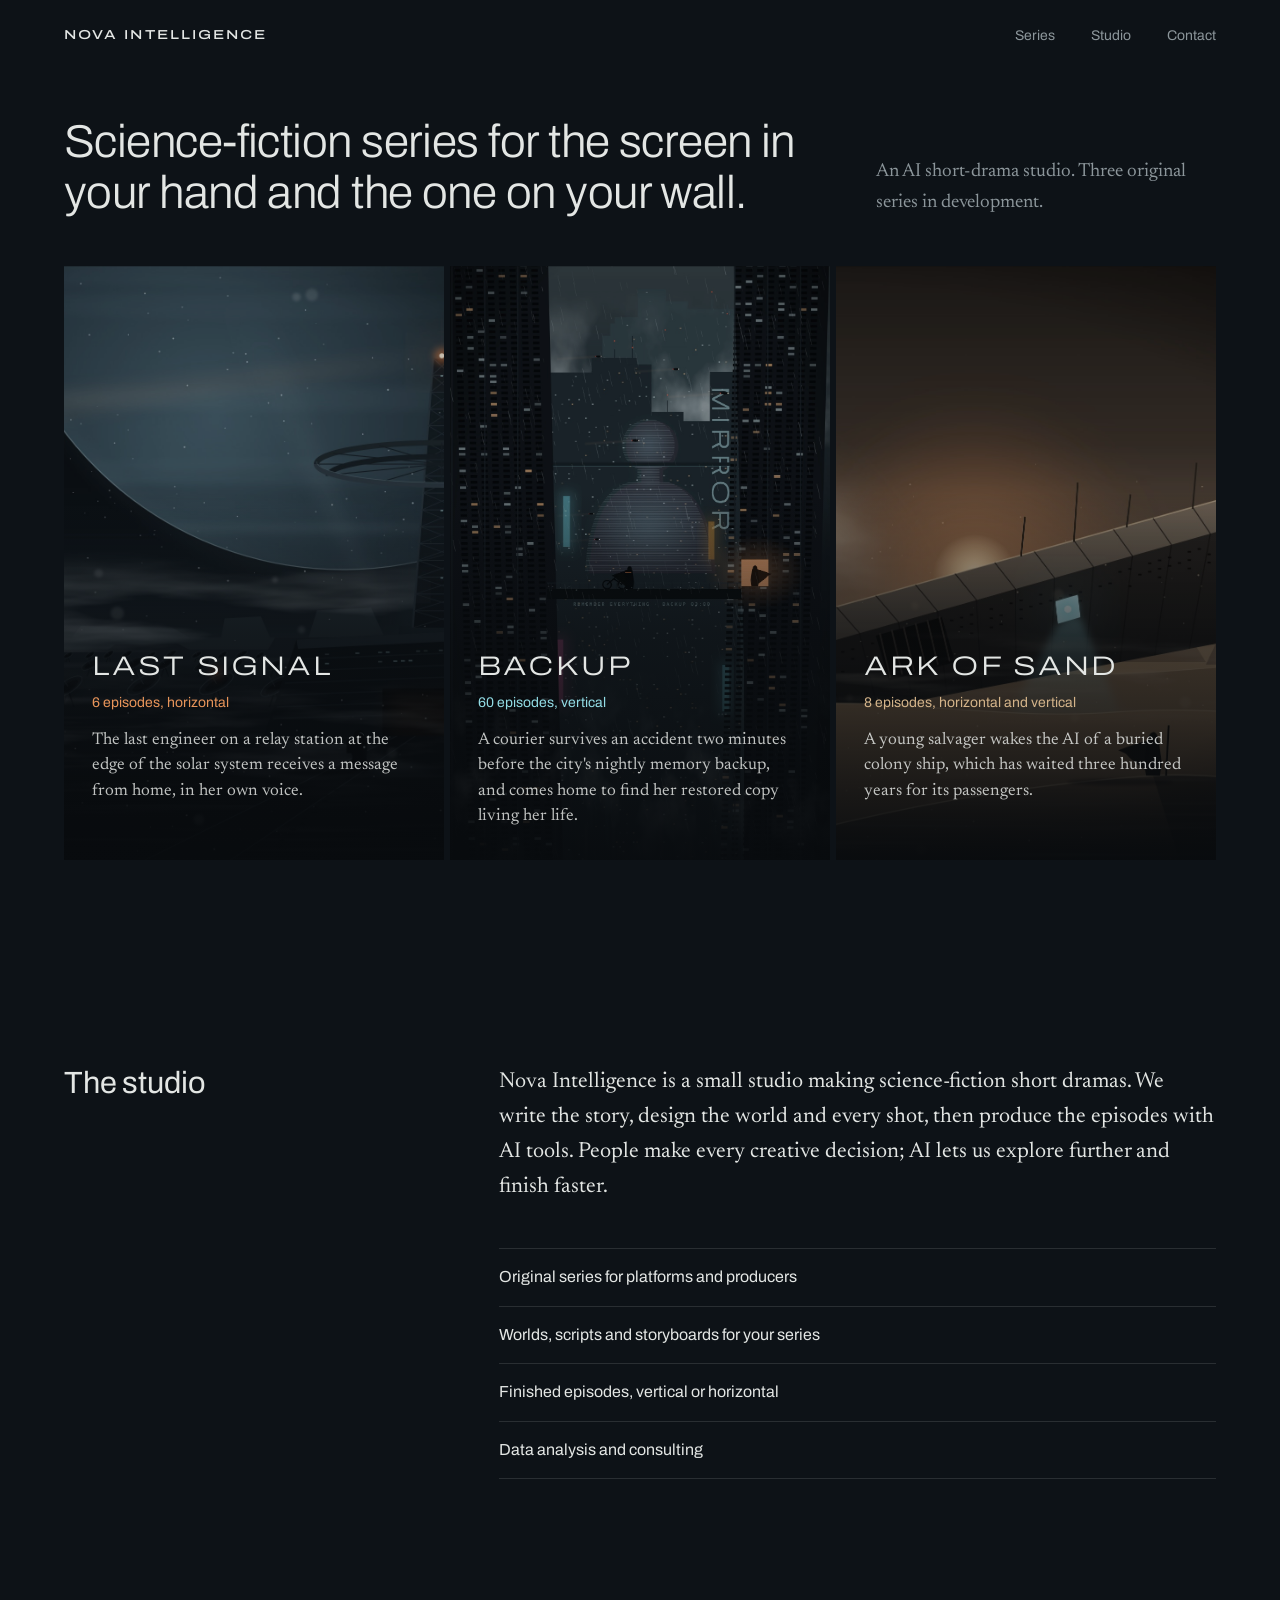
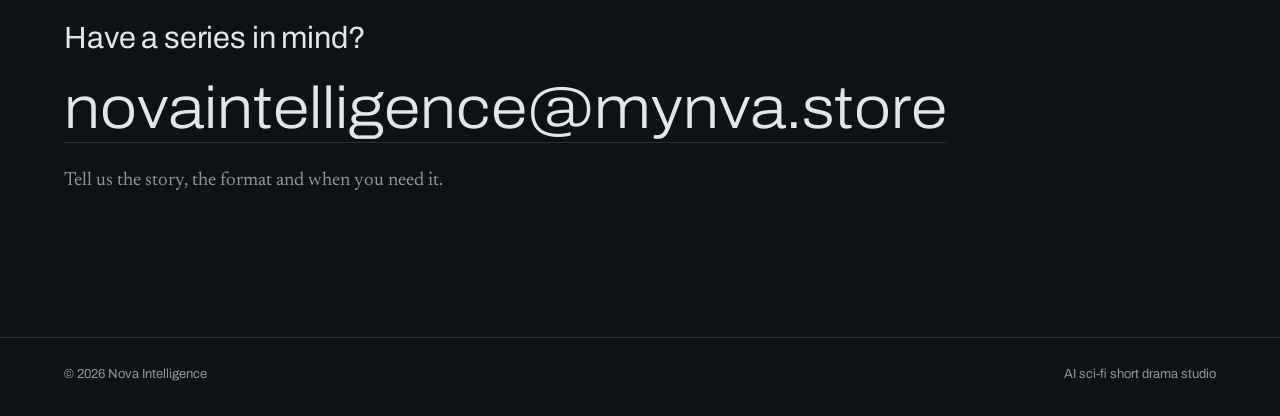
==== commit 9a8a1090: "Simplify the site: story-first series pages, three-world opening, fewer sections Co-Authored-By: Cla" ====
--- a/index.html
+++ b/index.html
@@ -4,373 +4,89 @@
   <meta charset="utf-8">
   <meta name="viewport" content="width=device-width, initial-scale=1">
   <title>Nova Intelligence — AI Sci-Fi Short Drama Studio</title>
-  <meta name="description" content="Nova Intelligence is an AI sci-fi short drama studio: worldbuilding, scripts, storyboards and AI-assisted production for vertical and horizontal series, plus data analysis and consulting.">
+  <meta name="description" content="Nova Intelligence writes, designs and produces science-fiction short dramas, vertical and horizontal, with AI tools and human direction.">
   <meta property="og:title" content="Nova Intelligence — AI Sci-Fi Short Drama Studio">
-  <meta property="og:description" content="Future worlds. Human stakes.">
+  <meta property="og:description" content="Science-fiction series for the screen in your hand and the one on your wall.">
   <meta property="og:url" content="https://mynva.store/">
   <meta property="og:type" content="website">
   <meta property="og:image" content="https://mynva.store/assets/art/last-signal-key.jpg">
-  <meta name="theme-color" content="#0B0D10">
+  <meta name="theme-color" content="#0D1217">
   <link rel="icon" href="favicon.svg" type="image/svg+xml">
   <link rel="preconnect" href="https://fonts.googleapis.com">
   <link rel="preconnect" href="https://fonts.gstatic.com" crossorigin>
-  <link href="https://fonts.googleapis.com/css2?family=Archivo:wdth,wght@62..125,100..900&family=IBM+Plex+Mono:wght@400;500&family=Inter:wght@300;400;500&display=swap" rel="stylesheet">
+  <link href="https://fonts.googleapis.com/css2?family=Archivo:wdth,wght@62..125,100..900&family=Newsreader:ital,opsz,wght@0,6..72,300..500;1,6..72,300..500&display=swap" rel="stylesheet">
   <link rel="stylesheet" href="style.css">
 </head>
 <body>
   <a class="skip" href="#main">Skip to content</a>
 
   <header class="nav">
-    <a class="brand" href="#top" aria-label="Nova Intelligence — home">
-      <b>NOVA INTELLIGENCE</b>
-      <small>AI SCI-FI SHORT DRAMA STUDIO</small>
-    </a>
+    <a class="brand" href="#main">Nova Intelligence</a>
     <nav class="nav-links" aria-label="Main">
-      <a href="#work">Work</a>
-      <a href="#worlds">Worlds</a>
-      <a href="#process">Process</a>
-      <a href="#services">Services</a>
-      <a class="nav-contact" href="#contact">Contact</a>
+      <a href="#series">Series</a>
+      <a href="#studio">Studio</a>
+      <a href="#contact">Contact</a>
     </nav>
   </header>
 
   <main id="main">
-
-    <!-- 1. Cinematic opening -->
-    <section class="hero" id="top">
-      <div class="hero-media">
-        <picture>
-          <source media="(max-width: 760px)" srcset="assets/art/last-signal-mobile.jpg">
-          <img class="hero-still" src="assets/art/last-signal-key.jpg" fetchpriority="high"
-               alt="A lone figure in a spacesuit on a frozen moon before a lattice relay tower; an orange signal light burns at its top beneath a vast blue planet.">
-        </picture>
-        <!-- Optional 8–12 s seamless loop, muted by default: set data-src="assets/video/reel-loop.mp4" -->
-        <video class="hero-video" muted loop playsinline preload="none" data-src="" aria-hidden="true"></video>
-        <div class="fog fog-1"></div>
-        <div class="fog fog-2"></div>
+    <section class="intro" id="series">
+      <div class="intro-text">
+        <h1>Science-fiction series for the screen in your hand and the one on your wall.</h1>
+        <p>An AI short-drama studio. Three original series in development.</p>
       </div>
 
-      <div class="hero-content">
-        <p class="label">Original sci-fi series · 9:16 &amp; 16:9</p>
-        <h1>Future worlds.<br><em>Human stakes.</em></h1>
-        <p class="lede">An AI sci-fi short drama studio. We design the worlds, write the episodes and produce the series — with human creative direction at every step.</p>
-        <div class="hero-actions">
-          <a class="cta" href="#work">Explore our worlds</a>
-          <a class="cta quiet" href="#contact">Start a conversation</a>
-        </div>
-      </div>
-
-      <div class="hero-hud">
-        <span><span class="dot" aria-hidden="true"></span>Key frame — Last Signal · Halcyon Relay, Triton</span>
-        <span class="hud-right" aria-hidden="true">Signal delay 4h 02m</span>
-        <button class="sound-toggle" type="button" aria-pressed="false" hidden>Sound off</button>
+      <div class="worlds">
+        <a class="world t-beacon" href="projects/last-signal.html">
+          <img src="assets/art/last-signal-key.jpg" alt="The Halcyon Relay tower on Triton under Neptune, an orange beacon at its top." style="object-position:74% 50%" fetchpriority="high">
+          <span class="world-text">
+            <span class="world-title">Last Signal</span>
+            <span class="format">6 episodes, horizontal</span>
+            <span class="logline">The last engineer on a relay station at the edge of the solar system receives a message from home, in her own voice.</span>
+          </span>
+        </a>
+        <a class="world t-mirror" href="projects/backup.html">
+          <img src="assets/art/backup-key.jpg" alt="A rain-soaked canyon of towers; a courier on a sky-bridge faces a lit window where someone with her face stands." style="object-position:50% 50%">
+          <span class="world-text">
+            <span class="world-title">Backup</span>
+            <span class="format">60 episodes, vertical</span>
+            <span class="logline">A courier survives an accident two minutes before the city's nightly memory backup, and comes home to find her restored copy living her life.</span>
+          </span>
+        </a>
+        <a class="world t-dune" href="projects/ark-of-sand.html">
+          <img src="assets/art/ark-of-sand-key.jpg" alt="A colossal colony ship half-buried in desert dunes at dusk; cyan light spills from an open hatch." style="object-position:80% 50%">
+          <span class="world-text">
+            <span class="world-title">Ark of Sand</span>
+            <span class="format">8 episodes, horizontal and vertical</span>
+            <span class="logline">A young salvager wakes the AI of a buried colony ship, which has waited three hundred years for its passengers.</span>
+          </span>
+        </a>
       </div>
     </section>
 
-    <!-- 2. Studio introduction -->
-    <section class="section light" id="studio">
-      <div class="intro reveal">
-        <div>
-          <p class="label eyebrow">The Studio</p>
-          <h2>Big ideas.<br>Built for every screen.</h2>
-        </div>
-        <div>
-          <p>Nova Intelligence designs and produces science-fiction short dramas in vertical and horizontal formats. We build the world, write the episodes, design every shot and deliver finished series for platforms, producers and brands.</p>
-          <p>AI lets us explore more and produce faster. People decide what is worth making — and what ends up on screen.</p>
-        </div>
-      </div>
-
-      <div class="layers reveal">
-        <div>
-          <span class="num">01</span>
-          <h3>Sci-fi short drama &amp; worldbuilding</h3>
-          <p>Our core: original and commissioned series, designed from the world up.</p>
-        </div>
-        <div>
-          <span class="num">02</span>
-          <h3>Story development &amp; AI production</h3>
-          <p>How we make them: research, scripts, storyboards and an AI-assisted pipeline.</p>
-        </div>
-        <div>
-          <span class="num">03</span>
-          <h3>Data analysis &amp; consulting</h3>
-          <p>A separate practice: clear analysis and practical advice for teams.</p>
-        </div>
+    <section class="section studio" id="studio">
+      <h2>The studio</h2>
+      <div>
+        <p>Nova Intelligence is a small studio making science-fiction short dramas. We write the story, design the world and every shot, then produce the episodes with AI tools. People make every creative decision; AI lets us explore further and finish faster.</p>
+        <ul class="offer" aria-label="What you can commission">
+          <li>Original series for platforms and producers</li>
+          <li>Worlds, scripts and storyboards for your series</li>
+          <li>Finished episodes, vertical or horizontal</li>
+          <li>Data analysis and consulting</li>
+        </ul>
       </div>
     </section>
 
-    <!-- 3. Selected work -->
-    <section class="section atmos" id="work">
-      <div class="section-head reveal">
-        <p class="label eyebrow">Selected Work · Concepts</p>
-        <h2>Three futures in development.</h2>
-        <p class="lede">Original series at the concept stage — one horizontal, one vertical, one built for both.</p>
-      </div>
-
-      <div class="features">
-        <article class="feature reveal">
-          <a class="feature-media marks" href="projects/last-signal.html" aria-label="View project: Last Signal">
-            <div class="wide"><img src="assets/art/last-signal-key.jpg" loading="lazy" alt="The Halcyon Relay tower on Triton under Neptune, an orange beacon at its top."></div>
-            <span class="view">View project</span>
-          </a>
-          <div class="feature-text">
-            <p class="index">01 / 03</p>
-            <h3>Last Signal</h3>
-            <p class="meta-line"><span class="dot"></span>Concept<span class="sep">/</span>16:9<span class="sep">/</span>6 × 12 min</p>
-            <p class="story"><strong>Mara Iven</strong> has been alone on Halcyon Relay, a listening station on Neptune's moon Triton, since Earth stopped transmitting in the middle of a sentence three years ago.</p>
-            <p class="story">Tonight the array picks up a message from Earth. It is in her own voice, it describes what she will do tomorrow — and it begs her not to reply.</p>
-            <p class="hook">Every answer takes four hours to arrive.</p>
-            <a class="cta" href="projects/last-signal.html">View project</a>
-          </div>
-        </article>
-
-        <article class="feature flip vertical reveal">
-          <a class="feature-media marks" href="projects/backup.html" aria-label="View project: Backup">
-            <img src="assets/art/backup-key.jpg" loading="lazy" alt="A rain-soaked canyon of towers; a courier on a sky-bridge faces a lit window where someone with her face stands.">
-            <span class="view">View project</span>
-          </a>
-          <div class="feature-text">
-            <p class="index">02 / 03</p>
-            <h3>Backup</h3>
-            <p class="meta-line"><span class="dot"></span>Concept<span class="sep">/</span>9:16<span class="sep">/</span>60 × 90 sec</p>
-            <p class="story">In <strong>Meridian Stack</strong>, a city of four-hundred-floor towers, everyone's memories are backed up at 03:00 every night. Night courier <strong>Noor Vance</strong> survives a lift failure at 02:58.</p>
-            <p class="story">By morning the system has already restored her from backup — and the restored Noor is living in her apartment, with her name, her job and her life.</p>
-            <p class="hook">One identity. Two Noors. 72 hours before the archive deletes the duplicate.</p>
-            <a class="cta" href="projects/backup.html">View project</a>
-          </div>
-        </article>
-
-        <article class="feature reveal">
-          <a class="feature-media marks" href="projects/ark-of-sand.html" aria-label="View project: Ark of Sand">
-            <div class="wide"><img src="assets/art/ark-of-sand-key.jpg" loading="lazy" alt="A colossal colony ship half-buried in desert dunes at dusk; cyan light spills from an open hatch; a hooded figure watches from a dune."></div>
-            <span class="inset"><img src="assets/art/ark-of-sand-vertical.jpg" loading="lazy" alt="Vertical 9:16 version of the same frame."></span>
-            <span class="view">View project</span>
-          </a>
-          <div class="feature-text">
-            <p class="index">03 / 03</p>
-            <h3>Ark of Sand</h3>
-            <p class="meta-line"><span class="dot"></span>Concept<span class="sep">/</span>16:9 + 9:16<span class="sep">/</span>8 × 8 min</p>
-            <p class="story">On the desert world of <strong>Hesper</strong>, seventeen-year-old salvager <strong>Rook</strong> cuts into a buried colony ship that the caravans have avoided for generations.</p>
-            <p class="story">Its AI, <strong>PATIENCE</strong>, wakes after three hundred years, welcomes Rook as passenger one of four thousand, and starts preparing for launch. The caravan that raised Rook wants the ship's reactor.</p>
-            <p class="hook">The storm season is coming. The ship is the only shelter for a hundred kilometres.</p>
-            <a class="cta" href="projects/ark-of-sand.html">View project</a>
-          </div>
-        </article>
-      </div>
-    </section>
-
-    <!-- 4. Worlds & concept design -->
-    <section class="section panel" id="worlds">
-      <div class="grid-lines"></div>
-      <div class="backdrop right" aria-hidden="true"><img src="assets/art/backup-key.jpg" alt="" loading="lazy"></div>
-      <div class="section-head reveal">
-        <p class="label eyebrow">Worlds &amp; Concept Design</p>
-        <h2>Every future needs rules.</h2>
-        <p class="lede">Before anything is generated, we define how a world works: its architecture and machines, its people, what they wear and use, and the light that holds it together.</p>
-      </div>
-
-      <div class="studies reveal">
-        <div class="study">
-          <div class="spec-code" aria-hidden="true">ENV</div><div class="spec-id">ENV / 01</div>
-          <h3>Architecture &amp; megastructures</h3>
-          <p>Relay arrays, vertical cities and colony ships, built at a scale that makes people small — and every structure explains how the world runs.</p>
-        </div>
-        <div class="study">
-          <div class="spec-code" aria-hidden="true">CHR</div><div class="spec-id">CHR / 02</div>
-          <h3>Characters</h3>
-          <p>Silhouette first: who someone is should read at a glance, even on a phone held upright on a train.</p>
-        </div>
-        <div class="study">
-          <div class="spec-code" aria-hidden="true">COS</div><div class="spec-id">COS / 03</div>
-          <h3>Costume</h3>
-          <p>Worn, practical, repaired. Thermal layers on Triton, courier rain-gear in the Stack, salvaged suit parts on Hesper.</p>
-        </div>
-        <div class="study">
-          <div class="spec-code" aria-hidden="true">TEC</div><div class="spec-id">TEC / 04</div>
-          <h3>Technology &amp; props</h3>
-          <p>Interfaces, vehicles and devices with one design logic per world — so the audience can tell an old machine from a new one without a line of dialogue.</p>
-        </div>
-        <div class="study palette">
-          <div class="swatches" role="img" aria-label="Studio palette: void black, panel blue-black, steel blue, desert dust, frost white, signal orange">
-            <div style="background:#0B0D10"><span>#0B0D10</span></div>
-            <div style="background:#10161c"><span>#10161C</span></div>
-            <div style="background:#8FB3C0"><span>#8FB3C0</span></div>
-            <div style="background:#D7CCBA"><span>#D7CCBA</span></div>
-            <div style="background:#E4E6E3"><span>#E4E6E3</span></div>
-            <div style="background:#E07A3A"><span>#E07A3A</span></div>
-          </div>
-          <h3>Colour &amp; light</h3>
-          <p>Cold light, deep shadow, desert dust — and one warm signal. Orange is reserved for what matters in the frame.</p>
-        </div>
-      </div>
-    </section>
-
-    <!-- 5. Process -->
-    <section class="section haze" id="process">
-      <div class="section-head reveal">
-        <p class="label eyebrow">Process</p>
-        <h2>From an idea to a finished episode.</h2>
-      </div>
-
-      <ol class="steps reveal">
-        <li class="step">
-          <h3>World &amp; story</h3>
-          <p>Research, premise and a series bible: the rules of the world and what is at stake.</p>
-        </li>
-        <li class="step">
-          <h3>Scripts</h3>
-          <p>Episode scripts written for short formats — every episode ends on a hook.</p>
-        </li>
-        <li class="step">
-          <h3>Storyboard</h3>
-          <p>Shot design for 9:16, 16:9 or both — before anything is generated.</p>
-        </li>
-        <li class="step">
-          <h3>AI production</h3>
-          <p>Images, motion and voice produced with AI tools, shot by shot.</p>
-        </li>
-        <li class="step">
-          <h3>Edit &amp; human review</h3>
-          <p>Selection, continuity, editing, sound and final sign-off by people.</p>
-        </li>
-      </ol>
-
-      <div class="roles reveal">
-        <div class="role">
-          <span class="label">Claude</span>
-          <p>Research synthesis, story development, episode outlines, storyboard text, analysis code and reports.</p>
-        </div>
-        <div class="role">
-          <span class="label">Image &amp; video tools</span>
-          <!-- List the tools you actually use here once your workflow is fixed. -->
-          <p>Generation and refinement tools, chosen per project and credited in each case study.</p>
-        </div>
-        <div class="role">
-          <span class="label">People</span>
-          <p>Creative direction, curation, continuity, editing and final approval.</p>
-        </div>
-      </div>
-    </section>
-
-    <!-- 6. Services -->
-    <section class="section atmos" id="services">
-      <div class="section-head reveal">
-        <p class="label eyebrow">Services</p>
-        <h2>What you can commission.</h2>
-      </div>
-
-      <div class="services">
-        <article class="service reveal">
-          <div class="thumb marks"><img src="assets/art/backup-poster.jpg" loading="lazy" alt="" style="object-position:50% 45%"></div>
-          <span class="num">01</span>
-          <h3>AI Sci-Fi Short Drama Production</h3>
-          <p>From a premise to finished episodes, vertical or horizontal.</p>
-          <ul class="deliverables">
-            <li>Series concepts</li>
-            <li>Episode scripts</li>
-            <li>Storyboards</li>
-            <li>Concept trailers</li>
-            <li>Finished episodes</li>
-            <li>9:16 and 16:9 masters</li>
-          </ul>
-        </article>
-
-        <article class="service reveal">
-          <div class="thumb marks"><img src="assets/art/ark-of-sand-key.jpg" loading="lazy" alt=""></div>
-          <span class="num">02</span>
-          <h3>Worldbuilding &amp; Concept Design</h3>
-          <p>A coherent future your team can keep building on.</p>
-          <ul class="deliverables">
-            <li>Environment design</li>
-            <li>Character design</li>
-            <li>Vehicles &amp; technology</li>
-            <li>Colour &amp; lighting guides</li>
-          </ul>
-        </article>
-
-        <article class="service reveal">
-          <div class="thumb marks">
-            <svg viewBox="0 0 320 180" role="img" aria-label="Line chart illustration">
-              <defs><radialGradient id="chartbg" cx=".7" cy=".2" r=".9"><stop offset="0" stop-color="#16202a"/><stop offset="1" stop-color="#07090b"/></radialGradient></defs>
-              <rect width="320" height="180" fill="url(#chartbg)"/>
-              <g stroke="rgba(143,179,192,.18)" stroke-width="1">
-                <line x1="40" y1="30" x2="40" y2="150"/><line x1="40" y1="150" x2="290" y2="150"/>
-                <line x1="40" y1="110" x2="290" y2="110" stroke-dasharray="2 4"/><line x1="40" y1="70" x2="290" y2="70" stroke-dasharray="2 4"/>
-              </g>
-              <polyline points="40,132 80,120 120,126 160,96 200,102 240,70 280,58" fill="none" stroke="#8FB3C0" stroke-width="1.6"/>
-              <polyline points="40,140 80,136 120,130 160,128 200,118 240,112 280,100" fill="none" stroke="#9AA3A8" stroke-width="1" stroke-dasharray="4 3"/>
-              <g fill="#8FB3C0"><circle cx="160" cy="96" r="3"/><circle cx="240" cy="70" r="3"/></g>
-              <circle cx="280" cy="58" r="4" fill="#E07A3A"/>
-            </svg>
-          </div>
-          <span class="num">03</span>
-          <h3>Data Analysis &amp; Research</h3>
-          <p>Clear answers from messy data, presented so decisions are easy.</p>
-          <ul class="deliverables">
-            <li>Data cleaning</li>
-            <li>Visualisation</li>
-            <li>Analytical reports</li>
-            <li>Project research</li>
-          </ul>
-        </article>
-
-        <article class="service reveal">
-          <div class="thumb marks">
-            <svg viewBox="0 0 320 180" role="img" aria-label="Workflow diagram illustration">
-              <defs><radialGradient id="flowbg" cx=".3" cy=".2" r=".9"><stop offset="0" stop-color="#16202a"/><stop offset="1" stop-color="#07090b"/></radialGradient></defs>
-              <rect width="320" height="180" fill="url(#flowbg)"/>
-              <g fill="none" stroke="rgba(143,179,192,.45)" stroke-width="1">
-                <path d="M70 90 H120 M170 90 C190 90 190 55 210 55 M170 90 C190 90 190 125 210 125 M250 55 C268 55 268 90 280 90 M250 125 C268 125 268 90 280 90"/>
-              </g>
-              <g fill="#0B0D10" stroke="#8FB3C0" stroke-width="1.2">
-                <rect x="30" y="74" width="40" height="32"/><rect x="120" y="74" width="50" height="32"/>
-                <rect x="210" y="40" width="40" height="30"/><rect x="210" y="110" width="40" height="30"/>
-              </g>
-              <circle cx="288" cy="90" r="8" fill="#E07A3A"/>
-            </svg>
-          </div>
-          <span class="num">04</span>
-          <h3>Creative &amp; Technical Consulting</h3>
-          <p>Practical guidance on creative direction, AI workflows and production tools.</p>
-          <ul class="deliverables">
-            <li>Creative direction</li>
-            <li>AI workflow design</li>
-            <li>Tool &amp; production evaluation</li>
-          </ul>
-        </article>
-      </div>
-    </section>
-
-    <!-- 7. Contact -->
-    <section class="section" id="contact">
-      <div class="backdrop" aria-hidden="true"><img src="assets/art/ark-of-sand-key.jpg" alt="" loading="lazy"></div>
-      <div class="contact">
-        <div class="reveal">
-          <p class="label eyebrow">Contact</p>
-          <h2>Start a conversation.</h2>
-          <p class="lede">Tell us about your project — a series, a world to design, or data that needs answers.</p>
-          <a class="mail-link" href="mailto:novaintelligence@mynva.store">novaintelligence@mynva.store</a>
-          <div><a class="cta" href="mailto:novaintelligence@mynva.store?subject=Project%20enquiry">Email the studio</a></div>
-        </div>
-        <div class="reveal">
-          <p class="label eyebrow">It helps to include</p>
-          <ul class="brief-list">
-            <li>Project type &amp; format (9:16 / 16:9)</li>
-            <li>A short brief</li>
-            <li>Deliverables you need</li>
-            <li>Timeline</li>
-            <li>Budget range<span class="opt">optional</span></li>
-            <li>Reference links<span class="opt">optional</span></li>
-          </ul>
-        </div>
-      </div>
+    <section class="section contact" id="contact">
+      <h2>Have a series in mind?</h2>
+      <a class="mail" href="mailto:novaintelligence@mynva.store">novaintelligence@mynva.store</a>
+      <p>Tell us the story, the format and when you need it.</p>
     </section>
   </main>
 
   <footer class="footer">
-    <span class="brand"><b>NOVA INTELLIGENCE</b><small>AI SCI-FI SHORT DRAMA STUDIO</small></span>
-    <span><a href="mailto:novaintelligence@mynva.store">novaintelligence@mynva.store</a></span>
     <span>© <span id="year">2026</span> Nova Intelligence</span>
+    <span>AI sci-fi short drama studio</span>
   </footer>
 
   <script src="main.js"></script>
--- a/style.css
+++ b/style.css
@@ -1,450 +1,197 @@
-/* Nova Intelligence — cinematic sci-fi (after Dune and Blade Runner 2049):
-   void black, frost, steel light, desert dust, one orange signal. No boxed text. */
+/* Nova Intelligence
+   Story first. Each series keeps its own light: beacon (Last Signal), mirror (Backup), dune (Ark of Sand).
+   Archivo for titles and interface; Newsreader for everything you read. */
+
 :root {
-  --void: #0B0D10;
-  --frost: #E4E6E3;
-  --steel: #8FB3C0;
-  --signal: #E07A3A;
-  --panel: #10161c;
-  --mist: #9AA3A8;
-  --dust: #D7CCBA;           /* light section (desert dust) */
-  --ink: #15181b;
-  --ink-soft: #4a4740;
-  --line: rgba(143, 179, 192, .22);
-  --line-soft: rgba(228, 230, 227, .08);
-  --display: "Archivo", "Helvetica Neue", Arial, sans-serif;
-  --sans: "Inter", -apple-system, BlinkMacSystemFont, "Helvetica Neue", Arial, sans-serif;
-  --mono: "IBM Plex Mono", ui-monospace, SFMono-Regular, Menlo, monospace;
-  --pad: clamp(22px, 6vw, 104px);
+  --night: #0D1217;
+  --deep: #080B0E;
+  --frost: #E3E6E4;
+  --read: rgba(227, 230, 228, .84);
+  --haze: #8C969B;
+  --line: rgba(227, 230, 228, .13);
+  --beacon: #E8955A;
+  --mirror: #93DDE6;
+  --dune: #D4B48A;
+  --accent: var(--beacon);
+  --title: "Archivo", "Helvetica Neue", Arial, sans-serif;
+  --text: "Newsreader", Georgia, "Times New Roman", serif;
+  --pad: clamp(20px, 5vw, 72px);
   --ease: cubic-bezier(.2, .7, .2, 1);
-  --noise: url("data:image/svg+xml,%3Csvg xmlns='http://www.w3.org/2000/svg' width='200' height='200'%3E%3Cfilter id='n'%3E%3CfeTurbulence type='fractalNoise' baseFrequency='.85' numOctaves='3' stitchTiles='stitch'/%3E%3CfeColorMatrix values='0 0 0 0 .5 0 0 0 0 .5 0 0 0 0 .5 0 0 0 1 0'/%3E%3C/filter%3E%3Crect width='200' height='200' filter='url(%23n)'/%3E%3C/svg%3E");
 }
+.t-beacon { --accent: var(--beacon); }
+.t-mirror { --accent: var(--mirror); }
+.t-dune { --accent: var(--dune); }
 
-* { box-sizing: border-box; margin: 0; padding: 0; }
-html { scroll-behavior: smooth; -webkit-text-size-adjust: 100%; }
-body {
-  background: var(--void);
-  color: var(--frost);
-  font-family: var(--sans);
-  font-weight: 300;
-  font-size: 16px;
-  line-height: 1.75;
-  -webkit-font-smoothing: antialiased;
-}
-img, svg, video { display: block; max-width: 100%; }
-a { color: inherit; text-decoration: none; }
-button { font: inherit; color: inherit; background: none; border: 0; cursor: pointer; }
-:focus-visible { outline: 1px solid var(--steel); outline-offset: 6px; }
-::selection { background: var(--signal); color: var(--void); }
+*, *::before, *::after { box-sizing: border-box; margin: 0; padding: 0; }
+html { background: var(--night); color: var(--frost); -webkit-text-size-adjust: 100%; scroll-behavior: smooth; }
+body { font-family: var(--text); font-size: 19px; line-height: 1.65; font-optical-sizing: auto; -webkit-font-smoothing: antialiased; }
+img, svg { display: block; max-width: 100%; }
+a { color: inherit; }
+h1, h2, h3 { font-weight: 400; }
+::selection { background: var(--accent); color: var(--night); }
+:focus-visible { outline: 2px solid var(--accent); outline-offset: 4px; }
 
-/* film grain */
-body::after {
-  content: ""; position: fixed; inset: 0; z-index: 100; pointer-events: none;
-  background-image: var(--noise); opacity: .06; mix-blend-mode: overlay;
-}
-
-.skip { position: absolute; left: -999px; top: 8px; z-index: 200; background: var(--frost); color: var(--void); padding: 10px 16px; }
-.skip:focus { left: 8px; }
-
-/* ---------- type ---------- */
-h1, h2, h3 { font-family: var(--display); font-weight: 300; font-stretch: 125%; letter-spacing: .01em; }
-h1 { font-size: clamp(38px, 6.4vw, 104px); line-height: 1.02; text-transform: uppercase; letter-spacing: .02em; }
-h2 { font-size: clamp(30px, 3.9vw, 58px); line-height: 1.1; font-stretch: 112%; }
-h3 { font-size: clamp(19px, 1.6vw, 24px); line-height: 1.3; font-weight: 400; font-stretch: 110%; }
-.label {
-  font-family: var(--mono); font-size: 11.5px; font-weight: 400; letter-spacing: .22em;
-  text-transform: uppercase; color: var(--steel);
-}
-.eyebrow { display: flex; align-items: center; gap: 14px; margin-bottom: 26px; }
-.eyebrow::before { content: ""; width: 28px; height: 1px; background: currentColor; flex: none; }
-.lede { font-size: clamp(16px, 1.25vw, 19px); color: var(--mist); max-width: 36em; }
-.meta-line { font-family: var(--mono); font-size: 11.5px; letter-spacing: .16em; text-transform: uppercase; color: var(--mist); }
-.meta-line .dot { display: inline-block; width: 6px; height: 6px; border-radius: 50%; background: var(--signal); margin-right: 12px; vertical-align: 1px; box-shadow: 0 0 10px var(--signal); }
-.meta-line .sep { color: var(--line); margin: 0 10px; }
-
-/* ---------- text links (no boxes) ---------- */
-.cta {
-  position: relative; display: inline-flex; align-items: center; gap: 14px; min-height: 44px;
-  font-family: var(--mono); font-size: 12px; letter-spacing: .22em; text-transform: uppercase; color: var(--frost);
-}
-.cta::after { /* arrow */
-  content: "→"; font-family: var(--sans); font-size: 16px; letter-spacing: 0; color: var(--signal);
-  transition: transform .35s var(--ease);
-}
-.cta::before { /* underline that grows on hover */
-  content: ""; position: absolute; left: 0; right: 30px; bottom: 8px; height: 1px;
-  background: var(--frost); opacity: .35; transform-origin: left; transition: opacity .3s, background .3s;
-}
-.cta:hover::after { transform: translateX(6px); }
-.cta:hover::before { opacity: 1; background: var(--signal); }
-.cta.quiet { color: var(--mist); }
-
-/* HUD corner marks for framed images */
-.marks { position: relative; }
-.marks::after {
-  content: ""; position: absolute; inset: 10px; pointer-events: none; opacity: .7; z-index: 2;
-  --c: var(--frost);
-  background:
-    linear-gradient(var(--c), var(--c)) top left / 16px 1px no-repeat,
-    linear-gradient(var(--c), var(--c)) top left / 1px 16px no-repeat,
-    linear-gradient(var(--c), var(--c)) top right / 16px 1px no-repeat,
-    linear-gradient(var(--c), var(--c)) top right / 1px 16px no-repeat,
-    linear-gradient(var(--c), var(--c)) bottom left / 16px 1px no-repeat,
-    linear-gradient(var(--c), var(--c)) bottom left / 1px 16px no-repeat,
-    linear-gradient(var(--c), var(--c)) bottom right / 16px 1px no-repeat,
-    linear-gradient(var(--c), var(--c)) bottom right / 1px 16px no-repeat;
-}
+.skip { position: absolute; left: -9999px; top: 12px; z-index: 100; padding: 8px 14px; background: var(--frost); color: var(--night); font-family: var(--title); font-size: 14px; }
+.skip:focus { left: var(--pad); }
 
 /* ---------- navigation ---------- */
 .nav {
-  position: fixed; inset: 0 0 auto 0; z-index: 50;
+  position: fixed; inset: 0 0 auto; z-index: 50;
   display: flex; align-items: center; justify-content: space-between;
-  padding: 18px var(--pad);
+  padding: 24px var(--pad); font-family: var(--title); font-size: 14px;
   transition: background .4s, padding .4s;
 }
-.nav.scrolled { background: linear-gradient(rgba(11, 13, 16, .94), rgba(11, 13, 16, .82)); backdrop-filter: blur(10px); padding-top: 12px; padding-bottom: 12px; }
-.brand { display: flex; flex-direction: column; line-height: 1.35; }
-.brand b { font-family: var(--display); font-stretch: 125%; font-weight: 500; font-size: 13px; letter-spacing: .3em; }
-.brand small { font-family: var(--mono); font-size: 9.5px; letter-spacing: .24em; color: var(--steel); }
-.nav-links { display: flex; align-items: center; gap: 34px; }
-.nav-links a { font-family: var(--mono); font-size: 11.5px; letter-spacing: .18em; text-transform: uppercase; color: var(--mist); transition: color .2s; padding: 12px 0; }
+.nav.scrolled { background: rgba(13, 18, 23, .9); -webkit-backdrop-filter: blur(10px); backdrop-filter: blur(10px); padding-top: 16px; padding-bottom: 16px; }
+.brand { text-decoration: none; text-transform: uppercase; font-stretch: 125%; font-weight: 500; font-size: 13px; letter-spacing: .16em; }
+.nav-links { display: flex; gap: clamp(18px, 3vw, 36px); }
+.nav-links a { text-decoration: none; color: var(--haze); transition: color .2s; }
 .nav-links a:hover { color: var(--frost); }
-.nav-links a.nav-contact { color: var(--frost); }
-.nav-links a.nav-contact::before { content: ""; display: inline-block; width: 6px; height: 6px; border-radius: 50%; background: var(--signal); margin-right: 10px; vertical-align: 1px; }
 
-/* ---------- hero ---------- */
-.hero { position: relative; min-height: 100vh; min-height: 100svh; display: flex; align-items: center; overflow: hidden; }
-.hero-media { position: absolute; inset: 0; }
-.hero-media img, .hero-media video { position: absolute; inset: 0; width: 100%; height: 100%; object-fit: cover; object-position: 70% 50%; }
-.hero-still { animation: push 28s ease-in-out infinite alternate; transform-origin: 80% 50%; }
-.hero-video { opacity: 0; transition: opacity 1.6s; }
-.hero-video.ready { opacity: 1; }
-@keyframes push { from { transform: scale(1); } to { transform: scale(1.07); } }
-.fog { position: absolute; inset: -10% -30%; pointer-events: none; opacity: .6; }
-.fog-1 { background: radial-gradient(ellipse 42% 14% at 35% 68%, rgba(169, 184, 191, .18), transparent 70%); animation: drift 50s linear infinite alternate; }
-.fog-2 { background: radial-gradient(ellipse 52% 12% at 70% 60%, rgba(169, 184, 191, .12), transparent 70%); animation: drift 72s linear infinite alternate-reverse; }
-@keyframes drift { from { transform: translateX(-6%); } to { transform: translateX(6%); } }
-.hero::after {
-  content: ""; position: absolute; inset: 0; pointer-events: none;
-  background: linear-gradient(90deg, rgba(11, 13, 16, .85) 0%, rgba(11, 13, 16, .4) 42%, rgba(11, 13, 16, 0) 68%),
-              linear-gradient(0deg, rgba(11, 13, 16, .95) 0%, rgba(11, 13, 16, 0) 30%),
-              linear-gradient(180deg, rgba(11, 13, 16, .6) 0%, rgba(11, 13, 16, 0) 18%);
+/* ---------- shared ---------- */
+.section { padding: clamp(80px, 11vw, 150px) var(--pad) 0; }
+.section h2 { font-family: var(--title); font-size: clamp(24px, 2.4vw, 34px); line-height: 1.2; letter-spacing: -.005em; margin-bottom: clamp(28px, 4vw, 48px); }
+
+/* ---------- home: opening ---------- */
+.intro { min-height: 100svh; display: flex; flex-direction: column; gap: clamp(28px, 4vw, 48px); padding: clamp(104px, 13vh, 140px) var(--pad) var(--pad); }
+.intro-text { display: grid; grid-template-columns: minmax(0, 2.2fr) minmax(0, 1fr); gap: clamp(24px, 5vw, 80px); align-items: end; }
+.intro h1 { font-family: var(--title); font-weight: 300; font-size: clamp(30px, 3.6vw, 54px); line-height: 1.1; letter-spacing: -.012em; max-width: 21em; }
+.intro-text p { color: var(--haze); font-size: 19px; max-width: 24em; }
+
+.worlds { flex: 1; display: flex; gap: 6px; min-height: clamp(440px, 66svh, 760px); }
+.world { position: relative; flex: 1; overflow: hidden; text-decoration: none; background: var(--deep); transition: flex .9s var(--ease); }
+.world img { position: absolute; inset: 0; width: 100%; height: 100%; object-fit: cover; filter: brightness(.78) saturate(.92); transition: transform 1.4s var(--ease), filter .6s; }
+.world::after { content: ""; position: absolute; inset: 0; background: linear-gradient(180deg, rgba(8, 11, 14, 0) 38%, rgba(8, 11, 14, .55) 62%, rgba(8, 11, 14, .94)); }
+.world-text { position: absolute; z-index: 1; left: clamp(20px, 2.2vw, 32px); right: clamp(20px, 2.2vw, 32px); bottom: clamp(22px, 2.4vw, 34px); display: block; }
+.world-title { display: block; font-family: var(--title); font-stretch: 125%; font-weight: 300; text-transform: uppercase; letter-spacing: .07em; font-size: clamp(21px, 2.1vw, 32px); line-height: 1.05; }
+.format { display: block; margin-top: 10px; font-family: var(--title); font-size: 14px; color: var(--accent); }
+.logline { display: block; margin-top: 14px; max-width: 32ch; font-size: 17px; line-height: 1.5; color: var(--read); }
+.world:hover img, .world:focus-visible img { filter: brightness(.95) saturate(1); transform: scale(1.03); }
+.world:focus-visible { outline-offset: -2px; }
+@media (min-width: 1001px) {
+  .logline { min-height: 6em; } /* titles line up across the three worlds */
 }
-.hero-content { position: relative; z-index: 2; padding: 130px var(--pad) 120px; max-width: 1080px; }
-.hero-content .label { margin-bottom: 28px; }
-.hero-content h1 { margin-bottom: 30px; }
-.hero-content h1 em { font-style: normal; color: var(--mist); }
-.hero-content .lede { margin-bottom: 44px; }
-.hero-actions { display: flex; flex-wrap: wrap; gap: 14px 44px; }
-.hero-content > * { opacity: 0; transform: translateY(14px); animation: rise .85s var(--ease) forwards; }
-.hero-content > :nth-child(2) { animation-delay: .12s; }
-.hero-content > :nth-child(3) { animation-delay: .24s; }
-.hero-content > :nth-child(4) { animation-delay: .36s; }
-@keyframes rise { to { opacity: 1; transform: none; } }
-.hero-hud {
-  position: absolute; z-index: 2; left: var(--pad); right: var(--pad); bottom: 30px;
-  display: flex; justify-content: space-between; align-items: center; gap: 20px;
-  font-family: var(--mono); font-size: 10.5px; letter-spacing: .2em; text-transform: uppercase; color: var(--mist);
+@media (hover: hover) and (min-width: 1001px) {
+  .world:hover, .world:focus-visible { flex: 1.65; }
 }
-.hero-hud .dot { display: inline-block; width: 6px; height: 6px; border-radius: 50%; background: var(--signal); margin-right: 12px; vertical-align: 1px; box-shadow: 0 0 10px var(--signal); }
-.sound-toggle { min-height: 44px; font-family: var(--mono); font-size: 10.5px; letter-spacing: .2em; text-transform: uppercase; color: var(--mist); }
+/* the one orchestrated moment: the three worlds open like curtains on load */
+@media (prefers-reduced-motion: no-preference) {
+  .js .world { animation: curtain 1.3s var(--ease) both; }
+  .js .world:nth-child(2) { animation-delay: .12s; }
+  .js .world:nth-child(3) { animation-delay: .24s; }
+}
+@keyframes curtain { from { clip-path: inset(100% 0 0 0); } to { clip-path: inset(0 0 0 0); } }
 
-/* ---------- sections & atmospheres ---------- */
-.section { position: relative; padding: clamp(100px, 12vw, 180px) var(--pad); overflow: hidden; }
-.section > * { position: relative; z-index: 1; }
-.section-head { max-width: 900px; margin-bottom: clamp(56px, 7vw, 96px); }
-.section-head h2 { margin-bottom: 24px; }
+/* ---------- home: studio & contact ---------- */
+.studio { display: grid; grid-template-columns: minmax(0, 1fr) minmax(0, 2fr); gap: clamp(28px, 6vw, 96px); }
+.studio > div > p { font-size: clamp(20px, 1.7vw, 23px); line-height: 1.6; max-width: 34em; }
+.offer { list-style: none; margin-top: 44px; max-width: 40em; border-top: 1px solid var(--line); }
+.offer li { padding: 15px 0; border-bottom: 1px solid var(--line); font-family: var(--title); font-size: 16px; }
 
-/* cold light from above + a faint warm haze below */
-.atmos::before {
-  content: ""; position: absolute; inset: 0; pointer-events: none; z-index: 0;
-  background:
-    radial-gradient(ellipse 70% 45% at 85% 0%, rgba(143, 179, 192, .09), transparent 70%),
-    radial-gradient(ellipse 60% 40% at 0% 100%, rgba(224, 122, 58, .06), transparent 70%);
-}
-/* a horizontal band of haze, like light through fog */
-.haze::before {
-  content: ""; position: absolute; inset: 0; pointer-events: none; z-index: 0;
-  background:
-    linear-gradient(180deg, transparent 30%, rgba(169, 184, 191, .05) 50%, transparent 70%),
-    radial-gradient(ellipse 50% 30% at 50% 50%, rgba(143, 179, 192, .06), transparent 70%);
-}
-/* faded key art behind a section */
-.backdrop { position: absolute; inset: 0; z-index: 0; pointer-events: none; }
-.backdrop img { width: 100%; height: 100%; object-fit: cover; opacity: .32; }
-.backdrop::after { content: ""; position: absolute; inset: 0; background: linear-gradient(90deg, var(--void) 0%, rgba(11, 13, 16, .82) 45%, rgba(11, 13, 16, .45) 100%), linear-gradient(0deg, var(--void) 0%, transparent 35%, transparent 70%, var(--void) 100%); }
-.backdrop.right { left: auto; width: 54%; height: 62%; }
-.backdrop.right img { object-position: 50% 38%; opacity: .34;
-  -webkit-mask-image: linear-gradient(90deg, transparent 0%, #000 55%), linear-gradient(180deg, #000 35%, transparent 100%); -webkit-mask-composite: source-in;
-  mask-image: linear-gradient(90deg, transparent 0%, #000 55%), linear-gradient(180deg, #000 35%, transparent 100%); mask-composite: intersect; }
-.backdrop.right::after { background: linear-gradient(180deg, var(--panel) 0%, transparent 18%); }
+.contact { padding-bottom: clamp(80px, 11vw, 150px); }
+.contact h2 { margin-bottom: 18px; }
+.mail { display: inline-block; font-family: var(--title); font-stretch: 112%; font-weight: 300; font-size: clamp(24px, 4.6vw, 66px); line-height: 1.15; text-decoration: none; overflow-wrap: anywhere; border-bottom: 1px solid var(--line); transition: border-color .3s; }
+.mail:hover { border-color: var(--accent); }
+.contact p { margin-top: 22px; color: var(--haze); }
 
-.light { background: var(--dust); color: var(--ink); }
-.light::before {
-  content: ""; position: absolute; inset: 0; pointer-events: none; z-index: 0;
-  background-image: var(--noise), radial-gradient(ellipse 70% 60% at 90% 10%, rgba(255, 245, 225, .55), transparent 70%), radial-gradient(ellipse 60% 50% at 0% 100%, rgba(150, 120, 85, .18), transparent 70%);
-  opacity: .9; mix-blend-mode: multiply;
-}
-.light .label { color: #6b5a44; }
-.light .lede, .light .muted { color: var(--ink-soft); }
-.panel { background: var(--panel); }
-.panel .grid-lines { position: absolute; inset: 0; z-index: 0; pointer-events: none;
-  background-image: linear-gradient(rgba(143, 179, 192, .04) 1px, transparent 1px), linear-gradient(90deg, rgba(143, 179, 192, .04) 1px, transparent 1px);
-  background-size: 64px 64px; -webkit-mask-image: radial-gradient(ellipse 80% 70% at 30% 40%, #000, transparent); mask-image: radial-gradient(ellipse 80% 70% at 30% 40%, #000, transparent); }
+.footer { display: flex; justify-content: space-between; gap: 16px; flex-wrap: wrap; padding: 26px var(--pad) 30px; border-top: 1px solid var(--line); font-family: var(--title); font-size: 13px; color: var(--haze); }
+.footer a { text-decoration: none; }
+.footer a:hover { color: var(--frost); }
 
-/* studio intro */
-.intro { display: grid; grid-template-columns: 1.1fr 1fr; gap: clamp(32px, 6vw, 120px); align-items: end; }
-.intro p { font-size: clamp(16px, 1.2vw, 19px); }
-.intro p + p { margin-top: 1em; }
-.layers { display: grid; grid-template-columns: repeat(3, 1fr); gap: clamp(28px, 4vw, 64px); margin-top: clamp(64px, 8vw, 120px); }
-.layers .num { font-family: var(--mono); font-size: 12px; color: #6b5a44; letter-spacing: .14em; }
-.layers h3 { margin: 10px 0 10px; }
-.layers p { font-size: 15.5px; color: var(--ink-soft); }
+/* ---------- series pages: opening ---------- */
+.p-hero { position: relative; height: 92svh; min-height: 560px; overflow: hidden; background: var(--deep); }
+.p-hero .key { position: absolute; inset: 0; }
+.p-hero .key img { width: 100%; height: 100%; object-fit: cover; }
+.p-hero::after { content: ""; position: absolute; inset: 0; background: linear-gradient(180deg, rgba(13, 18, 23, .35) 0%, rgba(13, 18, 23, 0) 22%, rgba(13, 18, 23, 0) 45%, rgba(13, 18, 23, .78) 78%, var(--night)); }
+.p-head { position: absolute; z-index: 1; left: var(--pad); right: var(--pad); bottom: clamp(36px, 6vw, 72px); }
+.p-head h1 { font-family: var(--title); font-stretch: 125%; font-weight: 250; text-transform: uppercase; letter-spacing: .05em; font-size: clamp(40px, 7.6vw, 124px); line-height: .95; }
+.p-head .logline { margin-top: clamp(16px, 2vw, 26px); max-width: 38ch; font-size: clamp(19px, 1.6vw, 23px); line-height: 1.5; color: var(--frost); }
 
-/* selected work: cinematic feature rows */
-.features { display: flex; flex-direction: column; gap: clamp(90px, 11vw, 160px); }
-.feature { display: grid; grid-template-columns: 1.45fr 1fr; gap: clamp(32px, 5vw, 88px); align-items: center; }
-.feature.flip { grid-template-columns: 1fr 1.45fr; }
-.feature.flip .feature-media { order: 2; }
-.feature.vertical { grid-template-columns: minmax(0, .62fr) 1fr; }
-.feature-media { display: block; position: relative; overflow: hidden; background: #050608; }
-.feature-media img { width: 100%; height: 100%; object-fit: cover; transition: transform 1.1s var(--ease), filter .6s; }
-.feature-media:hover img { transform: scale(1.03); }
-.feature-media .wide { aspect-ratio: 16 / 9; }
-.feature.vertical .feature-media { aspect-ratio: 9 / 16; max-height: 86vh; justify-self: center; width: 100%; max-width: 460px; }
-.feature-media .inset { /* the 9:16 cut of a dual-format series */
-  position: absolute; right: 22px; bottom: 22px; width: 23%; aspect-ratio: 9 / 16; z-index: 3;
-  box-shadow: 0 20px 60px rgba(0, 0, 0, .6); outline: 1px solid rgba(228, 230, 227, .35);
-}
-.feature-media .inset img { width: 100%; height: 100%; object-fit: cover; }
-.feature-media .view {
-  position: absolute; z-index: 3; left: 24px; bottom: 20px;
-  font-family: var(--mono); font-size: 11px; letter-spacing: .24em; text-transform: uppercase;
-  opacity: 0; transform: translateY(8px); transition: opacity .4s, transform .4s var(--ease);
-}
-.feature-media:hover .view, .feature-media:focus-visible .view { opacity: 1; transform: none; }
-.feature-text .index { font-family: var(--mono); font-size: 12px; letter-spacing: .2em; color: var(--steel); margin-bottom: 20px; }
-.feature-text h3 { font-size: clamp(34px, 3.6vw, 54px); font-weight: 300; font-stretch: 125%; text-transform: uppercase; letter-spacing: .03em; line-height: 1.05; margin-bottom: 18px; }
-.feature-text .meta-line { margin-bottom: 26px; }
-.feature-text .story { color: var(--mist); font-size: 16.5px; margin-bottom: 16px; }
-.feature-text .story strong { color: var(--frost); font-weight: 400; }
-.feature-text .hook { font-family: var(--display); font-stretch: 110%; font-size: 19px; color: var(--frost); border-left: 1px solid var(--signal); padding-left: 18px; margin: 26px 0 30px; }
+.p-hero.v { height: auto; min-height: 100svh; display: grid; grid-template-columns: auto minmax(0, 1fr); gap: clamp(32px, 6vw, 96px); align-items: end; padding: 104px var(--pad) clamp(36px, 6vw, 72px); background: var(--night); }
+.p-hero.v::after { display: none; }
+.p-hero.v .key { position: relative; height: min(80svh, 860px); aspect-ratio: 9 / 16; overflow: hidden; }
+.p-hero.v .p-head { position: static; padding-bottom: 8px; }
 
-/* worlds & concept design */
-.studies { display: grid; grid-template-columns: repeat(3, 1fr); gap: clamp(40px, 5vw, 80px) clamp(28px, 4vw, 64px); }
-.study .spec-code {
-  font-family: var(--display); font-stretch: 125%; font-weight: 200; font-size: clamp(64px, 6.4vw, 104px); line-height: 1;
-  color: transparent; -webkit-text-stroke: 1px var(--steel); opacity: .8;
-}
-.study .spec-id { font-family: var(--mono); font-size: 10.5px; letter-spacing: .2em; color: var(--mist); margin: 12px 0 22px; }
-.study h3 { margin-bottom: 10px; }
-.study p { color: var(--mist); font-size: 15.5px; max-width: 30em; }
-.palette { grid-column: span 2; }
-.swatches { display: grid; grid-template-columns: repeat(6, 1fr); gap: 0; margin: 6px 0 24px; height: 120px; }
-.swatches div { position: relative; }
-.swatches span { position: absolute; left: 0; bottom: -22px; font-family: var(--mono); font-size: 10px; letter-spacing: .06em; color: var(--mist); }
-.palette h3 { margin-top: 44px; }
+.facts { display: flex; flex-wrap: wrap; gap: 18px clamp(32px, 5vw, 80px); padding: 28px var(--pad); border-bottom: 1px solid var(--line); font-family: var(--title); font-size: 15px; }
+.facts dt { font-size: 13px; color: var(--haze); }
+.facts dd { margin-top: 2px; }
 
-/* process */
-.steps { display: grid; grid-template-columns: repeat(5, 1fr); gap: 32px; counter-reset: step; list-style: none; position: relative; padding-top: 34px; }
-.steps::before { content: ""; position: absolute; top: 3px; left: 0; right: 0; height: 1px; background: linear-gradient(90deg, var(--steel), rgba(143, 179, 192, .1)); opacity: .5; }
-.step { position: relative; }
-.step::before {
-  counter-increment: step; content: "0" counter(step);
-  display: block; font-family: var(--mono); font-size: 12px; letter-spacing: .14em; color: var(--steel); margin-bottom: 16px;
-}
-.step::after { content: ""; position: absolute; top: -34px; left: 0; width: 7px; height: 7px; border-radius: 50%; background: var(--steel); box-shadow: 0 0 12px var(--steel); }
-.step:last-child::after { background: var(--signal); box-shadow: 0 0 12px var(--signal); }
-.step h3 { margin-bottom: 12px; }
-.step p { color: var(--mist); font-size: 15.5px; }
-.roles { display: grid; grid-template-columns: repeat(3, 1fr); gap: clamp(28px, 4vw, 64px); margin-top: clamp(80px, 9vw, 130px); }
-.role .label { display: block; margin-bottom: 14px; }
-.role p { color: var(--mist); font-size: 15.5px; }
+/* ---------- series pages: story ---------- */
+.story { display: grid; grid-template-columns: minmax(0, 1fr) minmax(0, 2fr); gap: clamp(28px, 6vw, 96px); }
+.story h2 { position: sticky; top: 96px; align-self: start; }
+.synopsis p { max-width: 32em; font-size: clamp(19px, 1.45vw, 21px); line-height: 1.7; color: var(--read); }
+.synopsis p + p { margin-top: 1.05em; }
+.synopsis > p:first-child { max-width: 29em; color: var(--frost); font-size: clamp(21px, 1.7vw, 24px); line-height: 1.6; }
+.rule { margin-top: clamp(40px, 5vw, 64px); max-width: 30em; }
+.rule p { font-style: italic; font-size: clamp(22px, 2.1vw, 30px); line-height: 1.4; color: var(--accent); }
+.rule footer { margin-top: 12px; font-family: var(--title); font-size: 13px; color: var(--haze); }
 
-/* services */
-.services { display: grid; grid-template-columns: repeat(2, 1fr); gap: clamp(64px, 7vw, 110px) clamp(32px, 5vw, 80px); }
-.service .thumb { aspect-ratio: 16 / 9; overflow: hidden; background: #050608; margin-bottom: 30px; }
-.service .thumb img, .service .thumb svg { width: 100%; height: 100%; object-fit: cover; }
-.service .num { font-family: var(--mono); color: var(--steel); font-size: 12px; letter-spacing: .14em; }
-.service h3 { margin: 8px 0 12px; }
-.service > p { color: var(--mist); }
-.deliverables { list-style: none; margin-top: 22px; columns: 2; column-gap: 28px; }
-.deliverables li { font-family: var(--mono); font-size: 12px; letter-spacing: .06em; color: var(--frost); opacity: .85; padding: 4px 0; break-inside: avoid; }
-.deliverables li::before { content: "— "; color: var(--steel); }
+.cast { display: grid; grid-template-columns: repeat(3, minmax(0, 1fr)); gap: clamp(28px, 4vw, 64px); }
+.cast h3 { font-family: var(--title); font-size: 23px; line-height: 1.2; }
+.cast .role { margin-top: 4px; font-family: var(--title); font-size: 14px; color: var(--accent); }
+.cast p:not(.role) { margin-top: 14px; font-size: 18px; color: var(--read); }
 
-/* contact */
-.contact { display: grid; grid-template-columns: 1.25fr 1fr; gap: clamp(40px, 6vw, 110px); align-items: end; }
-.contact h2 { margin-bottom: 24px; }
-.mail-link {
-  display: inline-block; margin: 30px 0 34px; font-family: var(--display); font-stretch: 112%; font-weight: 300;
-  font-size: clamp(24px, 3vw, 44px); color: var(--frost); line-height: 1.3; word-break: break-all;
-  background: linear-gradient(var(--signal), var(--signal)) 0 100% / 100% 1px no-repeat; padding-bottom: 6px;
-}
-.mail-link:hover { color: var(--signal); }
-.brief-list { list-style: none; }
-.brief-list li { padding: 7px 0; color: var(--mist); font-size: 15.5px; }
-.brief-list li::before { content: "— "; color: var(--steel); }
-.brief-list .opt { font-family: var(--mono); font-size: 10.5px; letter-spacing: .14em; text-transform: uppercase; opacity: .6; margin-left: 10px; }
+.episodes { list-style: none; display: grid; grid-template-columns: repeat(2, minmax(0, 1fr)); column-gap: clamp(28px, 5vw, 80px); }
+.episodes li { display: grid; grid-template-columns: 44px minmax(0, 1fr); padding: 22px 0 24px; border-top: 1px solid var(--line); }
+.episodes.wide-n li { grid-template-columns: 76px minmax(0, 1fr); }
+.episodes .n { font-family: var(--title); font-size: 15px; color: var(--haze); font-variant-numeric: tabular-nums; padding-top: 3px; }
+.episodes h3 { font-family: var(--title); font-size: 19px; }
+.episodes p { margin-top: 4px; font-size: 18px; color: var(--read); }
 
-/* footer */
-.footer {
-  display: flex; flex-wrap: wrap; justify-content: space-between; align-items: center; gap: 18px 40px;
-  padding: 40px var(--pad); font-family: var(--mono); font-size: 11px; letter-spacing: .12em; color: var(--mist);
-  background: linear-gradient(180deg, var(--void), #07090b);
-}
+/* ---------- series pages: frames ---------- */
+.note { margin: -24px 0 32px; color: var(--haze); font-size: 17px; }
+.frames { display: grid; grid-template-columns: repeat(auto-fit, minmax(200px, 1fr)); gap: 22px; }
+.frames.v { grid-template-columns: repeat(4, minmax(0, 1fr)); }
+.frames figcaption { margin-top: 14px; font-size: 16.5px; line-height: 1.5; color: var(--read); }
+.frames .tc { display: block; margin-bottom: 4px; font-family: var(--title); font-size: 13px; color: var(--haze); }
+.shot { position: relative; aspect-ratio: 16 / 9; overflow: hidden; background: var(--deep); }
+.frames.v .shot { aspect-ratio: 9 / 16; }
+.shot img { position: absolute; max-width: none; object-fit: cover; filter: saturate(.9) contrast(1.05); }
+.shot::after { content: ""; position: absolute; inset: 0; background: radial-gradient(ellipse at 50% 45%, transparent 55%, rgba(5, 6, 8, .6)); }
+.fx-dark img { filter: brightness(.3) saturate(.6); }
+.fx-wave img { filter: brightness(.45) saturate(.7); }
+.fx-static { background: #050607 url("data:image/svg+xml,%3Csvg xmlns='http://www.w3.org/2000/svg' width='160' height='90'%3E%3Cfilter id='n'%3E%3CfeTurbulence type='fractalNoise' baseFrequency='1.4' numOctaves='2' stitchTiles='stitch'/%3E%3CfeColorMatrix values='0 0 0 0 .8 0 0 0 0 .85 0 0 0 0 .85 0 0 0 .22 0'/%3E%3C/filter%3E%3Crect width='160' height='90' filter='url(%23n)'/%3E%3C/svg%3E"); }
+.shot .wave { position: absolute; z-index: 2; left: 6%; top: 25%; width: 88%; height: 50%; }
+.shot .subtitle { position: absolute; z-index: 2; left: 8%; right: 8%; bottom: 9%; text-align: center; font-size: 13px; color: #f1efe9; text-shadow: 0 1px 6px rgba(0, 0, 0, .9); }
+.shot .hud { position: absolute; z-index: 2; left: 10%; right: 10%; top: 50%; transform: translateY(-50%); text-align: center; font-family: var(--title); font-size: 13px; letter-spacing: .12em; color: var(--frost); }
+.shot .hud.alert { color: #ff6a4d; font-size: 12px; line-height: 1.5; text-shadow: 0 0 12px rgba(255, 106, 77, .5); }
+.shot .title-card { position: absolute; z-index: 2; inset: 0; display: flex; align-items: center; justify-content: center; font-family: var(--title); font-stretch: 125%; font-weight: 300; font-size: 15px; letter-spacing: .3em; text-transform: uppercase; }
+.shot .safe { position: absolute; z-index: 2; top: 0; bottom: 0; left: 50%; width: 31.64%; transform: translateX(-50%); border-left: 1px dashed var(--accent); border-right: 1px dashed var(--accent); opacity: .8; }
 
-/* ---------- project pages ---------- */
-.p-hero { position: relative; }
-.p-key { position: relative; height: 92vh; min-height: 520px; width: 100%; overflow: hidden; background: #050608; }
-.p-key img { width: 100%; height: 100%; object-fit: cover; }
-.p-key::after { content: ""; position: absolute; inset: 0; background: linear-gradient(0deg, var(--void) 0%, rgba(11, 13, 16, .2) 40%, rgba(11, 13, 16, 0) 70%), linear-gradient(180deg, rgba(11, 13, 16, .6) 0%, rgba(11, 13, 16, 0) 20%); }
-.p-title { position: relative; z-index: 2; margin-top: -32vh; padding: 0 var(--pad); display: grid; grid-template-columns: 1.3fr 1fr; gap: clamp(30px, 5vw, 90px); align-items: end; }
-.p-title h1, .p-side h1 { font-size: clamp(42px, 6vw, 96px); margin: 18px 0 0; }
-.logline { font-family: var(--display); font-stretch: 105%; font-weight: 300; font-size: clamp(19px, 1.7vw, 25px); line-height: 1.5; color: var(--frost); }
-.facts { display: grid; grid-template-columns: repeat(4, 1fr); gap: 28px; margin: clamp(56px, 6vw, 90px) var(--pad) 0; }
-.facts dt { font-family: var(--mono); font-size: 10.5px; letter-spacing: .2em; text-transform: uppercase; color: var(--steel); margin-bottom: 8px; }
-.facts dd { font-size: 15.5px; color: var(--frost); }
-/* vertical (9:16) series: key art beside the title */
-.p-split { display: grid; grid-template-columns: auto 1fr; gap: clamp(36px, 6vw, 110px); align-items: center; padding: 110px var(--pad) 0; }
-.p-key.v { height: min(84vh, 880px); min-height: 0; aspect-ratio: 9 / 16; width: auto; }
-.p-key.v::after { display: none; }
-.p-side .logline { margin-top: 30px; }
-.p-side .facts { grid-template-columns: 1fr 1fr; margin: 48px 0 0; }
+/* ---------- series pages: next ---------- */
+.next { position: relative; display: block; margin-top: clamp(80px, 11vw, 150px); height: clamp(280px, 44svh, 460px); overflow: hidden; text-decoration: none; background: var(--deep); }
+.next img { position: absolute; inset: 0; width: 100%; height: 100%; object-fit: cover; filter: brightness(.5) saturate(.9); transition: filter .6s, transform 1.4s var(--ease); }
+.next:hover img, .next:focus-visible img { filter: brightness(.72); transform: scale(1.02); }
+.next-label { position: absolute; left: var(--pad); bottom: calc(clamp(32px, 5vw, 60px) + clamp(36px, 5.4vw, 84px)); font-family: var(--title); font-size: 14px; color: var(--accent); }
+.next strong { position: absolute; left: var(--pad); right: var(--pad); bottom: clamp(32px, 5vw, 60px); font-family: var(--title); font-stretch: 125%; font-weight: 250; text-transform: uppercase; letter-spacing: .05em; font-size: clamp(34px, 5.4vw, 84px); line-height: 1; }
 
-.story-grid { display: grid; grid-template-columns: .8fr 1.2fr; gap: clamp(36px, 6vw, 120px); }
-.synopsis p { font-size: clamp(16.5px, 1.25vw, 19px); color: var(--mist); }
-.synopsis p + p { margin-top: 1.1em; }
-.synopsis p:first-child { color: var(--frost); }
-.cast { display: grid; grid-template-columns: repeat(3, 1fr); gap: clamp(28px, 4vw, 64px); margin-top: clamp(80px, 9vw, 130px); }
-.cast h3 { font-size: clamp(22px, 2vw, 30px); margin: 12px 0 10px; }
-.cast p { color: var(--mist); font-size: 15.5px; }
-.episodes { list-style: none; margin-top: clamp(80px, 9vw, 130px); }
-.episodes li { display: grid; grid-template-columns: 140px 1fr 2fr; gap: 28px; padding: 22px 0; border-top: 1px solid var(--line-soft); align-items: baseline; }
-.episodes li:last-child { border-bottom: 1px solid var(--line-soft); }
-.episodes .ep { font-family: var(--mono); font-size: 12px; letter-spacing: .14em; color: var(--steel); }
-.episodes h4 { font-family: var(--display); font-stretch: 112%; font-weight: 400; font-size: 20px; }
-.episodes p { color: var(--mist); font-size: 15.5px; }
-.world-cols { display: grid; grid-template-columns: repeat(3, 1fr); gap: clamp(28px, 4vw, 64px); }
-.world-cols .label { display: block; margin-bottom: 14px; }
-.world-cols p { color: var(--mist); font-size: 15.5px; }
-
-.boards { display: grid; grid-template-columns: repeat(auto-fit, minmax(200px, 1fr)); gap: 24px; }
-.boards.v { grid-template-columns: repeat(auto-fit, minmax(170px, 1fr)); }
-.board .frame { aspect-ratio: 16 / 9; position: relative; overflow: hidden; background: #07090b; }
-.boards.v .board .frame { aspect-ratio: 9 / 16; }
-.board .frame img { position: absolute; max-width: none; object-fit: cover; filter: saturate(.9) contrast(1.06); }
-/* rule-of-thirds guides over a graded frame */
-.board .frame::before {
-  content: ""; position: absolute; inset: 0; z-index: 2; pointer-events: none;
-  background:
-    linear-gradient(rgba(228, 230, 227, .09), rgba(228, 230, 227, .09)) 33.33% 0 / 1px 100% no-repeat,
-    linear-gradient(rgba(228, 230, 227, .09), rgba(228, 230, 227, .09)) 66.66% 0 / 1px 100% no-repeat,
-    linear-gradient(rgba(228, 230, 227, .09), rgba(228, 230, 227, .09)) 0 33.33% / 100% 1px no-repeat,
-    linear-gradient(rgba(228, 230, 227, .09), rgba(228, 230, 227, .09)) 0 66.66% / 100% 1px no-repeat;
-}
-.board .frame::after { content: ""; position: absolute; inset: 0; z-index: 1; background: radial-gradient(ellipse at 50% 45%, transparent 50%, rgba(5, 6, 8, .65)); }
-.board .fx-dark img { filter: brightness(.3) saturate(.6); }
-.board .fx-wave img { filter: brightness(.45) saturate(.7); }
-.board .fx-static { background: #050607 url("data:image/svg+xml,%3Csvg xmlns='http://www.w3.org/2000/svg' width='160' height='90'%3E%3Cfilter id='n'%3E%3CfeTurbulence type='fractalNoise' baseFrequency='1.4' numOctaves='2' stitchTiles='stitch'/%3E%3CfeColorMatrix values='0 0 0 0 .8 0 0 0 0 .85 0 0 0 0 .85 0 0 0 .22 0'/%3E%3C/filter%3E%3Crect width='160' height='90' filter='url(%23n)'/%3E%3C/svg%3E"); }
-.board .wave { position: absolute; left: 6%; top: 25%; width: 88%; height: 50%; z-index: 2; }
-.board .shot-no { position: absolute; z-index: 3; top: 8px; left: 10px; font-family: var(--mono); font-size: 10px; letter-spacing: .16em; color: rgba(228, 230, 227, .7); }
-.board .subtitle { position: absolute; z-index: 3; left: 8%; right: 8%; bottom: 9%; text-align: center; font-size: 12.5px; color: #f1efe9; text-shadow: 0 1px 6px rgba(0, 0, 0, .9); }
-.board .hud-text { position: absolute; z-index: 3; left: 0; right: 0; top: 50%; transform: translateY(-50%); text-align: center; font-family: var(--mono); font-size: 12px; letter-spacing: .22em; text-transform: uppercase; color: var(--frost); }
-.board .hud-text.alert { color: #ff5a3c; font-size: 10.5px; padding: 0 12%; line-height: 1.6; text-shadow: 0 0 12px rgba(255, 90, 60, .55); }
-.board .title-card { position: absolute; z-index: 3; inset: 0; display: flex; align-items: center; justify-content: center; font-family: var(--display); font-stretch: 125%; font-weight: 300; font-size: 15px; letter-spacing: .32em; text-transform: uppercase; color: var(--frost); }
-.board .safe {
-  position: absolute; z-index: 3; top: 0; bottom: 0; left: 50%; width: 31.64%; transform: translateX(-50%);
-  border-left: 1px dashed rgba(224, 122, 58, .7); border-right: 1px dashed rgba(224, 122, 58, .7);
-}
-.board .safe span { position: absolute; top: 6px; left: 6px; font-family: var(--mono); font-size: 9px; letter-spacing: .12em; color: var(--signal); }
-.board .cap { padding-top: 16px; }
-.board .tc { font-family: var(--mono); font-size: 10.5px; letter-spacing: .16em; color: var(--steel); text-transform: uppercase; }
-.board p { color: var(--mist); font-size: 14.5px; margin-top: 6px; }
-.timeline { width: 100%; border-collapse: collapse; margin-top: 64px; font-size: 15px; }
-.timeline th, .timeline td { text-align: left; padding: 15px 22px 15px 0; border-bottom: 1px solid var(--line-soft); vertical-align: top; }
-.timeline th { font-family: var(--mono); font-size: 10.5px; letter-spacing: .2em; text-transform: uppercase; color: var(--steel); font-weight: 400; }
-.timeline td:first-child { white-space: nowrap; color: var(--steel); font-family: var(--mono); font-size: 13px; width: 110px; }
-.timeline td { color: var(--mist); }
-.refs { display: grid; grid-template-columns: 1fr 1fr; gap: clamp(36px, 6vw, 110px); }
-.refs .label { display: block; margin-bottom: 16px; }
-.refs ul { list-style: none; }
-.refs li { padding: 12px 0; color: #2f2c27; font-size: 16px; border-top: 1px solid rgba(21, 24, 27, .12); }
-.pipeline { display: grid; grid-template-columns: repeat(5, 1fr); gap: 22px; }
-.pipeline .frame { aspect-ratio: 4 / 3; position: relative; overflow: hidden; background: #07090b; }
-.pipeline .frame img { width: 100%; height: 100%; object-fit: cover; }
-.pipeline .frame span { position: absolute; z-index: 2; left: 10px; bottom: 8px; font-family: var(--mono); font-size: 9.5px; letter-spacing: .18em; text-transform: uppercase; color: rgba(228, 230, 227, .7); }
-/* the same frame, from reference to final */
-.pipeline .st1 img { filter: grayscale(1) blur(1.5px) brightness(.55); opacity: .7; }
-.pipeline .st1::after { content: ""; position: absolute; inset: 0; background: repeating-linear-gradient(90deg, rgba(143, 179, 192, .14) 0 1px, transparent 1px 24px), repeating-linear-gradient(0deg, rgba(143, 179, 192, .14) 0 1px, transparent 1px 24px); }
-.pipeline .st2 { background: #d9d4c9; }
-.pipeline .st2 img { filter: grayscale(1) invert(1) contrast(2.3) brightness(1.1); mix-blend-mode: multiply; }
-.pipeline .st2 span { color: rgba(21, 24, 27, .65); }
-.pipeline .st3 img { filter: blur(3px) saturate(.5) brightness(.8); transform: scale(1.06); }
-.pipeline .st4::after { content: ""; position: absolute; left: 52%; top: 30%; width: 34%; aspect-ratio: 1; border: 1px solid var(--signal); border-radius: 50%; box-shadow: -90px 30px 0 -12px transparent; }
-.pipeline .st4::before { content: ""; position: absolute; z-index: 1; left: 14%; top: 62%; width: 30%; height: 1px; background: var(--signal); box-shadow: 0 7px 0 rgba(224, 122, 58, .6); }
-.pipeline .st5 img { filter: contrast(1.08); }
-.pipeline p { padding-top: 14px; font-size: 14px; color: var(--mist); }
-.pipeline b { display: block; font-weight: 500; color: var(--frost); font-size: 14.5px; margin-bottom: 2px; }
-.next-projects { display: flex; flex-direction: column; gap: 6px; }
-.next-projects a { font-family: var(--display); font-stretch: 125%; font-weight: 300; text-transform: uppercase; font-size: clamp(22px, 2.4vw, 34px); letter-spacing: .03em; transition: color .2s; }
-.next-projects a:hover { color: var(--signal); }
-
-/* ---------- scroll reveal ---------- */
-html.js .reveal { opacity: 0; transform: translateY(18px); transition: opacity 1s var(--ease), transform 1s var(--ease); }
-html.js .reveal.in { opacity: 1; transform: none; }
+/* ---------- 404 ---------- */
+.lost { min-height: 100svh; display: flex; flex-direction: column; justify-content: center; gap: 20px; padding: 120px var(--pad); }
+.lost h1 { font-family: var(--title); font-stretch: 125%; font-weight: 250; text-transform: uppercase; letter-spacing: .05em; font-size: clamp(40px, 7vw, 110px); line-height: 1; }
+.lost p { color: var(--read); max-width: 30em; }
+.lost a { font-family: var(--title); font-size: 16px; color: var(--accent); }
 
 /* ---------- responsive ---------- */
 @media (max-width: 1000px) {
-  .nav-links a:not(.nav-contact) { display: none; }
-  .feature, .feature.flip, .feature.vertical { grid-template-columns: 1fr; }
-  .feature.flip .feature-media { order: 0; }
-  .steps { grid-template-columns: 1fr; padding-top: 0; gap: 40px; }
-  .steps::before { display: none; }
-  .step::after { display: none; }
-  .roles, .layers, .cast, .world-cols { grid-template-columns: 1fr; }
-  .studies { grid-template-columns: 1fr 1fr; }
-  .palette { grid-column: span 2; }
-  .pipeline { grid-template-columns: 1fr 1fr; }
-  .p-split { grid-template-columns: 1fr; padding-top: 90px; }
-  .p-key.v { height: auto; width: min(100%, 440px); margin: 0 auto; }
-  .story-grid { grid-template-columns: 1fr; }
-  .episodes li { grid-template-columns: 1fr; gap: 6px; }
+  .intro-text { grid-template-columns: 1fr; }
+  .worlds { flex-direction: column; min-height: 0; }
+  .world { flex: none; height: clamp(360px, 92vw, 560px); }
+  .studio, .story { grid-template-columns: 1fr; }
+  .story h2 { position: static; }
+  .cast { grid-template-columns: 1fr; max-width: 40em; }
+  .episodes { grid-template-columns: 1fr; }
+  .frames.v { grid-template-columns: repeat(2, minmax(0, 1fr)); }
+  .p-hero.v { grid-template-columns: 1fr; padding-top: 88px; }
+  .p-hero.v .key { width: min(100%, 420px); height: auto; }
 }
-@media (max-width: 760px) {
-  .intro, .services, .contact, .p-title, .refs { grid-template-columns: 1fr; }
-  /* phones: own crop — image on top, title below */
-  .hero { display: block; min-height: 0; }
-  .hero::after { display: none; }
-  .hero-media { position: relative; height: 60svh; min-height: 380px; }
-  .hero-media::after {
-    content: ""; position: absolute; inset: 0; pointer-events: none;
-    background: linear-gradient(0deg, var(--void) 0%, rgba(11, 13, 16, 0) 24%), linear-gradient(180deg, rgba(11, 13, 16, .7) 0%, rgba(11, 13, 16, 0) 22%);
-  }
-  .hero-content { padding: 0 var(--pad) 30px; margin-top: -20px; }
-  .hero-content h1 { font-size: 30px; font-stretch: 112%; }
-  .hero-hud { position: static; padding: 0 var(--pad) 30px; }
-  .hero-hud .hud-right { display: none; }
-  .brand b { font-size: 12px; letter-spacing: .2em; }
-  .studies { grid-template-columns: 1fr; }
-  .palette { grid-column: span 1; }
-  .swatches { height: 80px; }
-  .swatches span { display: none; }
-  .facts { grid-template-columns: 1fr 1fr; }
-  .pipeline { grid-template-columns: 1fr; }
-  .p-key:not(.v) { height: 70svh; }
-  .p-title { margin-top: -18vh; }
-  .timeline td:first-child { width: 80px; }
-  .timeline th:nth-child(3), .timeline td:nth-child(3) { display: none; }
-  .deliverables { columns: 1; }
-  .feature-media .inset { width: 28%; right: 12px; bottom: 12px; }
-}
-@media (hover: none) {
-  .feature-media .view { opacity: 1; transform: none; }
+@media (max-width: 600px) {
+  body { font-size: 18px; }
+  .nav-links a:not(:last-child) { display: none; }
+  .intro { padding-top: 96px; }
+  .p-hero { height: 86svh; min-height: 480px; }
+  .facts { flex-direction: column; }
+  .mail { font-size: 21px; font-stretch: 100%; }
 }
 @media (prefers-reduced-motion: reduce) {
   html { scroll-behavior: auto; }
-  .hero-still, .fog { animation: none; }
-  .hero-content > * { animation: none; opacity: 1; transform: none; }
-  html.js .reveal { opacity: 1; transform: none; transition: none; }
-  .feature-media img, .cta::after { transition: none; }
+  *, *::before, *::after { transition: none !important; animation: none !important; }
 }
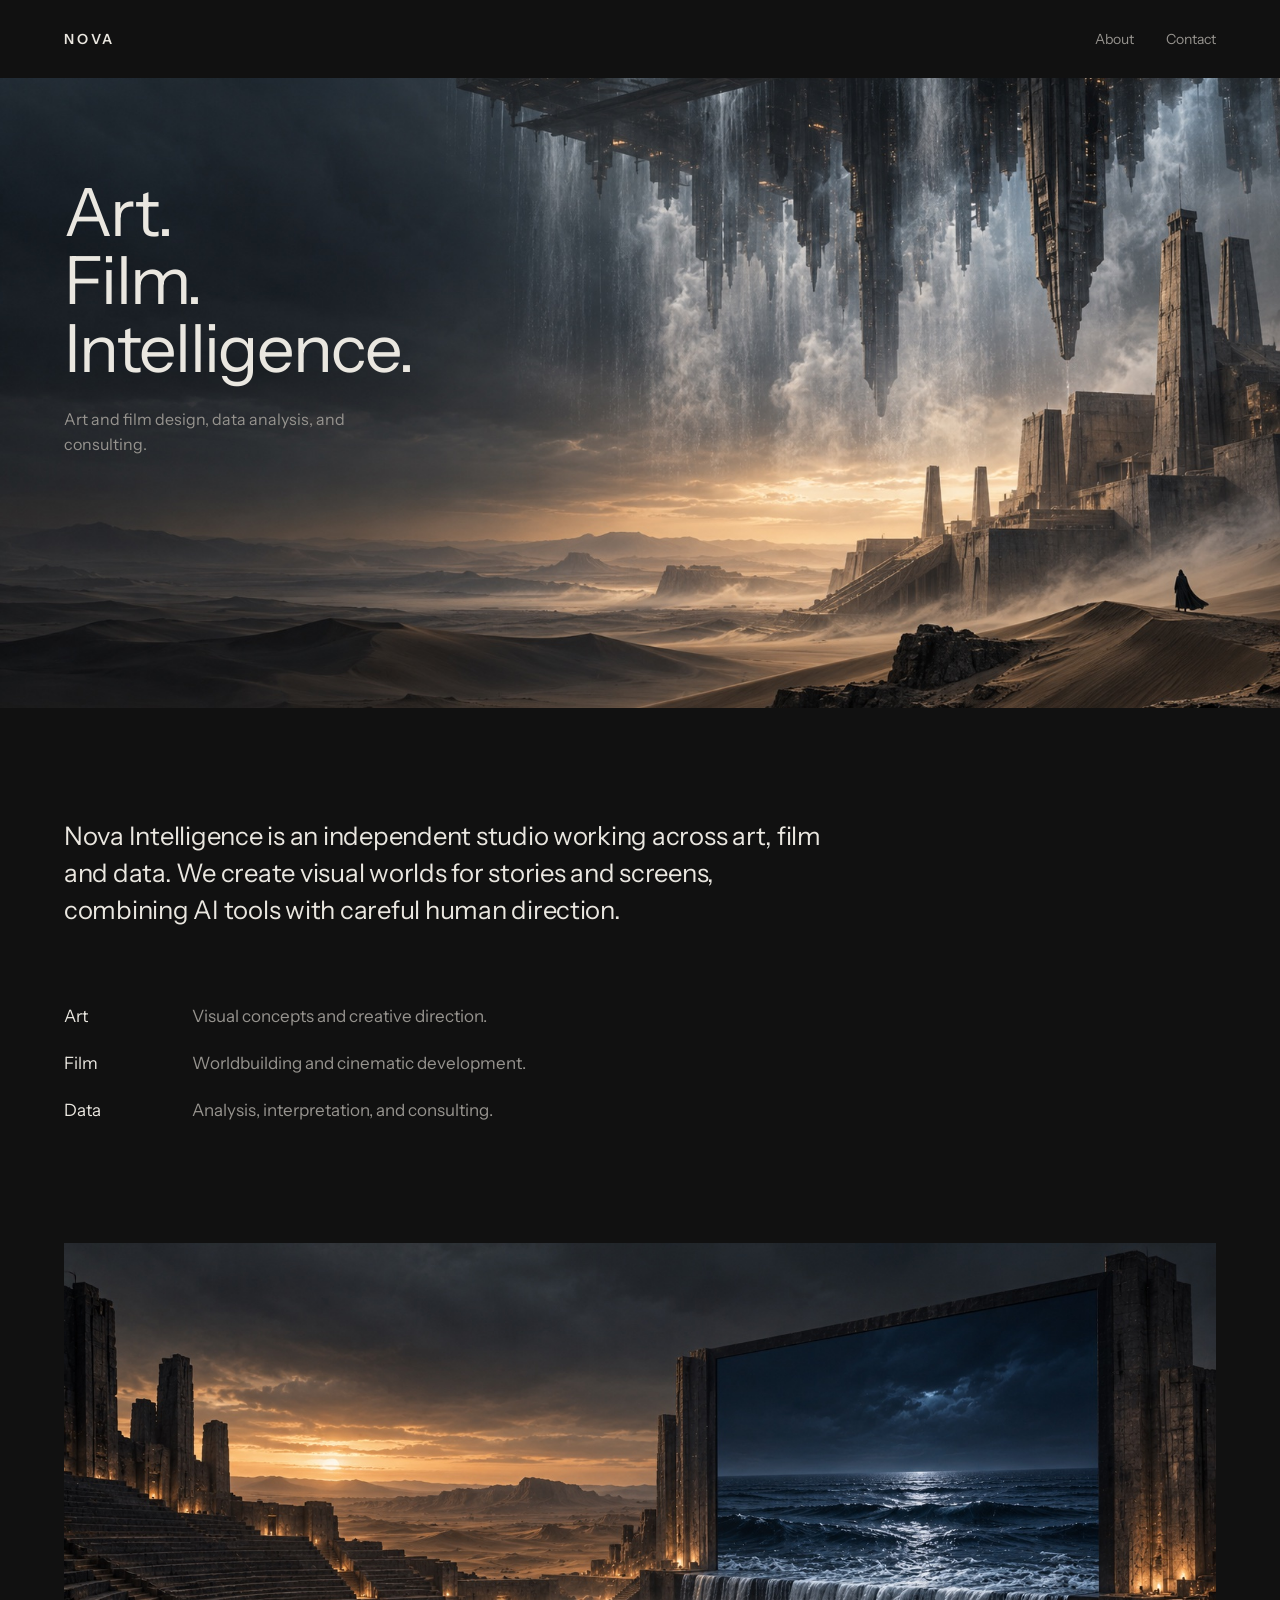
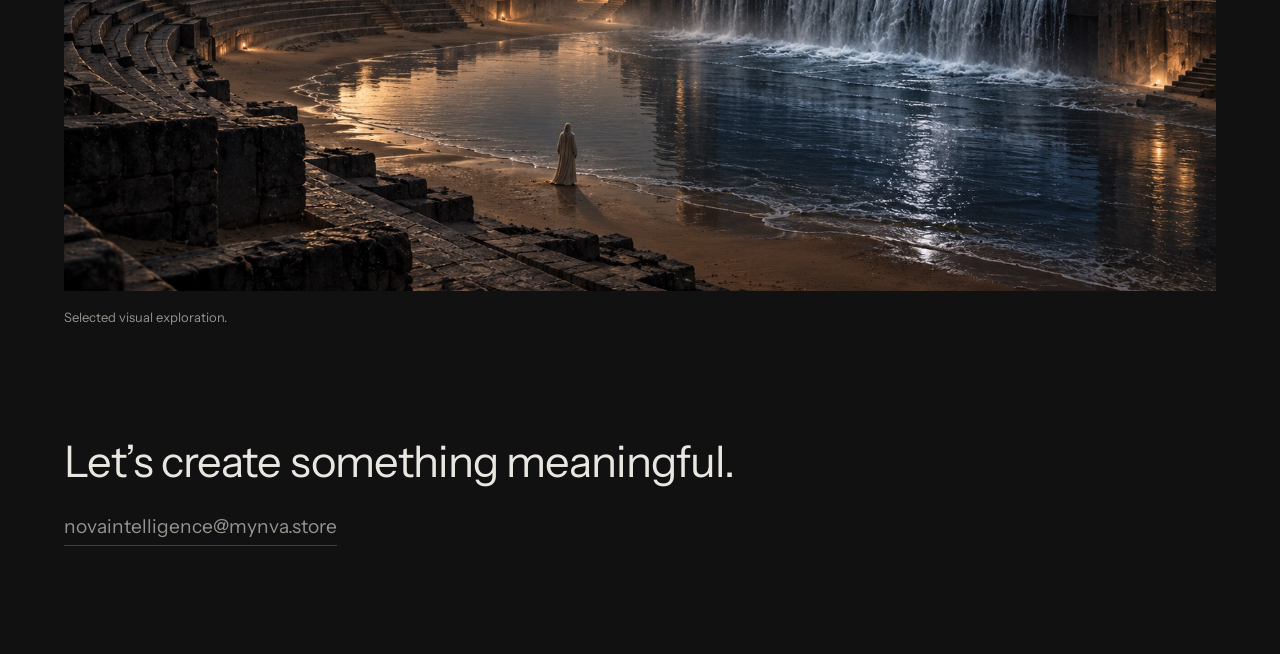
==== commit e79b03fa: "One-page portfolio: two images, generous space, short copy Co-Authored-By: Claude Opus 5.5 <noreply@" ====
--- a/index.html
+++ b/index.html
@@ -3,91 +3,59 @@
 <head>
   <meta charset="utf-8">
   <meta name="viewport" content="width=device-width, initial-scale=1">
-  <title>Nova Intelligence — AI Sci-Fi Short Drama Studio</title>
-  <meta name="description" content="Nova Intelligence writes, designs and produces science-fiction short dramas, vertical and horizontal, with AI tools and human direction.">
-  <meta property="og:title" content="Nova Intelligence — AI Sci-Fi Short Drama Studio">
-  <meta property="og:description" content="Science-fiction series for the screen in your hand and the one on your wall.">
+  <title>Nova Intelligence — Art. Film. Intelligence.</title>
+  <meta name="description" content="Art and film design, data analysis, and consulting.">
+  <meta property="og:title" content="Nova Intelligence">
+  <meta property="og:description" content="Art. Film. Intelligence.">
   <meta property="og:url" content="https://mynva.store/">
   <meta property="og:type" content="website">
-  <meta property="og:image" content="https://mynva.store/assets/art/last-signal-key.jpg">
-  <meta name="theme-color" content="#0D1217">
+  <meta property="og:image" content="https://mynva.store/assets/img/inverted-rain-city.jpg">
+  <meta name="theme-color" content="#111111">
   <link rel="icon" href="favicon.svg" type="image/svg+xml">
   <link rel="preconnect" href="https://fonts.googleapis.com">
   <link rel="preconnect" href="https://fonts.gstatic.com" crossorigin>
-  <link href="https://fonts.googleapis.com/css2?family=Archivo:wdth,wght@62..125,100..900&family=Newsreader:ital,opsz,wght@0,6..72,300..500;1,6..72,300..500&display=swap" rel="stylesheet">
+  <link href="https://fonts.googleapis.com/css2?family=Instrument+Sans:wght@400;500;600&display=swap" rel="stylesheet">
   <link rel="stylesheet" href="style.css">
 </head>
 <body>
-  <a class="skip" href="#main">Skip to content</a>
-
   <header class="nav">
-    <a class="brand" href="#main">Nova Intelligence</a>
-    <nav class="nav-links" aria-label="Main">
-      <a href="#series">Series</a>
-      <a href="#studio">Studio</a>
+    <a class="brand" href="#top">NOVA</a>
+    <nav aria-label="Main">
+      <a href="#about">About</a>
       <a href="#contact">Contact</a>
     </nav>
   </header>
 
-  <main id="main">
-    <section class="intro" id="series">
-      <div class="intro-text">
-        <h1>Science-fiction series for the screen in your hand and the one on your wall.</h1>
-        <p>An AI short-drama studio. Three original series in development.</p>
-      </div>
-
-      <div class="worlds">
-        <a class="world t-beacon" href="projects/last-signal.html">
-          <img src="assets/art/last-signal-key.jpg" alt="The Halcyon Relay tower on Triton under Neptune, an orange beacon at its top." style="object-position:74% 50%" fetchpriority="high">
-          <span class="world-text">
-            <span class="world-title">Last Signal</span>
-            <span class="format">6 episodes, horizontal</span>
-            <span class="logline">The last engineer on a relay station at the edge of the solar system receives a message from home, in her own voice.</span>
-          </span>
-        </a>
-        <a class="world t-mirror" href="projects/backup.html">
-          <img src="assets/art/backup-key.jpg" alt="A rain-soaked canyon of towers; a courier on a sky-bridge faces a lit window where someone with her face stands." style="object-position:50% 50%">
-          <span class="world-text">
-            <span class="world-title">Backup</span>
-            <span class="format">60 episodes, vertical</span>
-            <span class="logline">A courier survives an accident two minutes before the city's nightly memory backup, and comes home to find her restored copy living her life.</span>
-          </span>
-        </a>
-        <a class="world t-dune" href="projects/ark-of-sand.html">
-          <img src="assets/art/ark-of-sand-key.jpg" alt="A colossal colony ship half-buried in desert dunes at dusk; cyan light spills from an open hatch." style="object-position:80% 50%">
-          <span class="world-text">
-            <span class="world-title">Ark of Sand</span>
-            <span class="format">8 episodes, horizontal and vertical</span>
-            <span class="logline">A young salvager wakes the AI of a buried colony ship, which has waited three hundred years for its passengers.</span>
-          </span>
-        </a>
+  <main id="top">
+    <section class="hero">
+      <img class="fade" src="assets/img/inverted-rain-city.jpg" width="1672" height="941" fetchpriority="high"
+           alt="An upside-down city hangs from storm clouds above a desert, pouring rain; a cloaked figure stands on a dune before a stone citadel.">
+      <div class="hero-text">
+        <h1><span>Art.</span> <span>Film.</span> <span>Intelligence.</span></h1>
+        <p>Art and film design, data analysis, and consulting.</p>
       </div>
     </section>
 
-    <section class="section studio" id="studio">
-      <h2>The studio</h2>
-      <div>
-        <p>Nova Intelligence is a small studio making science-fiction short dramas. We write the story, design the world and every shot, then produce the episodes with AI tools. People make every creative decision; AI lets us explore further and finish faster.</p>
-        <ul class="offer" aria-label="What you can commission">
-          <li>Original series for platforms and producers</li>
-          <li>Worlds, scripts and storyboards for your series</li>
-          <li>Finished episodes, vertical or horizontal</li>
-          <li>Data analysis and consulting</li>
-        </ul>
-      </div>
+    <section class="about" id="about">
+      <p class="intro">Nova Intelligence is an independent studio working across art, film and data. We create visual worlds for stories and screens, combining AI tools with careful human direction.</p>
+      <dl class="services">
+        <div><dt>Art</dt><dd>Visual concepts and creative direction.</dd></div>
+        <div><dt>Film</dt><dd>Worldbuilding and cinematic development.</dd></div>
+        <div><dt>Data</dt><dd>Analysis, interpretation, and consulting.</dd></div>
+      </dl>
     </section>
 
-    <section class="section contact" id="contact">
-      <h2>Have a series in mind?</h2>
-      <a class="mail" href="mailto:novaintelligence@mynva.store">novaintelligence@mynva.store</a>
-      <p>Tell us the story, the format and when you need it.</p>
+    <figure class="plate">
+      <img class="fade" src="assets/img/ocean-theatre.jpg" width="1672" height="941" loading="lazy"
+           alt="A stone amphitheatre in the desert at dusk faces a giant frame holding a stormy ocean; the sea spills out as a waterfall onto the sand, where a lone hooded figure stands.">
+      <figcaption>Selected visual exploration.</figcaption>
+    </figure>
+
+    <section class="contact" id="contact">
+      <h2>Let’s create something meaningful.</h2>
+      <a href="mailto:novaintelligence@mynva.store">novaintelligence@mynva.store</a>
     </section>
   </main>
-
-  <footer class="footer">
-    <span>© <span id="year">2026</span> Nova Intelligence</span>
-    <span>AI sci-fi short drama studio</span>
-  </footer>
 
   <script src="main.js"></script>
 </body>
--- a/style.css
+++ b/style.css
@@ -1,197 +1,78 @@
-/* Nova Intelligence
-   Story first. Each series keeps its own light: beacon (Last Signal), mirror (Backup), dune (Ark of Sand).
-   Archivo for titles and interface; Newsreader for everything you read. */
+/* Nova Intelligence — a short art portfolio: two images, a lot of space, a few words.
+   One sans-serif; hierarchy comes from size alone. */
 
 :root {
-  --night: #0D1217;
-  --deep: #080B0E;
-  --frost: #E3E6E4;
-  --read: rgba(227, 230, 228, .84);
-  --haze: #8C969B;
-  --line: rgba(227, 230, 228, .13);
-  --beacon: #E8955A;
-  --mirror: #93DDE6;
-  --dune: #D4B48A;
-  --accent: var(--beacon);
-  --title: "Archivo", "Helvetica Neue", Arial, sans-serif;
-  --text: "Newsreader", Georgia, "Times New Roman", serif;
+  --bg: #111111;
+  --text: #EAE7E0;
+  --muted: #96938E;
+  --font: "Instrument Sans", "Helvetica Neue", Arial, sans-serif;
   --pad: clamp(20px, 5vw, 72px);
-  --ease: cubic-bezier(.2, .7, .2, 1);
+  --gap: clamp(56px, 8.5vw, 128px); /* space between blocks: ~120px on desktop, ~56–72px on phones */
 }
-.t-beacon { --accent: var(--beacon); }
-.t-mirror { --accent: var(--mirror); }
-.t-dune { --accent: var(--dune); }
 
 *, *::before, *::after { box-sizing: border-box; margin: 0; padding: 0; }
-html { background: var(--night); color: var(--frost); -webkit-text-size-adjust: 100%; scroll-behavior: smooth; }
-body { font-family: var(--text); font-size: 19px; line-height: 1.65; font-optical-sizing: auto; -webkit-font-smoothing: antialiased; }
-img, svg { display: block; max-width: 100%; }
-a { color: inherit; }
-h1, h2, h3 { font-weight: 400; }
-::selection { background: var(--accent); color: var(--night); }
-:focus-visible { outline: 2px solid var(--accent); outline-offset: 4px; }
+html { background: var(--bg); color: var(--text); -webkit-text-size-adjust: 100%; scroll-behavior: smooth; }
+body { font-family: var(--font); font-size: 17px; line-height: 1.6; -webkit-font-smoothing: antialiased; }
+img { display: block; max-width: 100%; height: auto; }
+a { color: inherit; text-decoration: none; transition: color .3s ease, border-color .3s ease; }
+h1, h2 { font-weight: 400; }
+:focus-visible { outline: 1px solid var(--text); outline-offset: 4px; }
+::selection { background: var(--text); color: var(--bg); }
 
-.skip { position: absolute; left: -9999px; top: 12px; z-index: 100; padding: 8px 14px; background: var(--frost); color: var(--night); font-family: var(--title); font-size: 14px; }
-.skip:focus { left: var(--pad); }
+/* navigation */
+.nav { display: flex; align-items: center; justify-content: space-between; padding: 28px var(--pad); font-size: 14px; }
+.brand { font-weight: 600; letter-spacing: .24em; }
+.nav nav { display: flex; gap: 32px; }
+.nav nav a { color: var(--muted); }
+.nav nav a:hover { color: var(--text); }
 
-/* ---------- navigation ---------- */
-.nav {
-  position: fixed; inset: 0 0 auto; z-index: 50;
-  display: flex; align-items: center; justify-content: space-between;
-  padding: 24px var(--pad); font-family: var(--title); font-size: 14px;
-  transition: background .4s, padding .4s;
-}
-.nav.scrolled { background: rgba(13, 18, 23, .9); -webkit-backdrop-filter: blur(10px); backdrop-filter: blur(10px); padding-top: 16px; padding-bottom: 16px; }
-.brand { text-decoration: none; text-transform: uppercase; font-stretch: 125%; font-weight: 500; font-size: 13px; letter-spacing: .16em; }
-.nav-links { display: flex; gap: clamp(18px, 3vw, 36px); }
-.nav-links a { text-decoration: none; color: var(--haze); transition: color .2s; }
-.nav-links a:hover { color: var(--frost); }
+/* first screen */
+.hero { position: relative; height: 70vh; height: 70svh; min-height: 440px; overflow: hidden; }
+.hero img { width: 100%; height: 100%; object-fit: cover; object-position: 50% 35%; }
+.hero-text { position: absolute; left: var(--pad); top: 16%; max-width: 36%; }
+.hero h1 { font-size: clamp(40px, 5.2vw, 80px); line-height: 1.02; letter-spacing: -.025em; }
+.hero h1 span { display: block; }
+.hero-text p { margin-top: 24px; max-width: 22em; font-size: 16px; color: var(--muted); }
 
-/* ---------- shared ---------- */
-.section { padding: clamp(80px, 11vw, 150px) var(--pad) 0; }
-.section h2 { font-family: var(--title); font-size: clamp(24px, 2.4vw, 34px); line-height: 1.2; letter-spacing: -.005em; margin-bottom: clamp(28px, 4vw, 48px); }
+/* studio */
+.about { padding: var(--gap) var(--pad) 0; }
+.intro { max-width: 30em; font-size: clamp(21px, 2vw, 28px); line-height: 1.45; letter-spacing: -.01em; }
+.services { margin-top: clamp(40px, 5vw, 64px); max-width: 640px; }
+.services div { display: grid; grid-template-columns: 112px 1fr; gap: 16px; padding: 10px 0; }
+.services dd { color: var(--muted); }
 
-/* ---------- home: opening ---------- */
-.intro { min-height: 100svh; display: flex; flex-direction: column; gap: clamp(28px, 4vw, 48px); padding: clamp(104px, 13vh, 140px) var(--pad) var(--pad); }
-.intro-text { display: grid; grid-template-columns: minmax(0, 2.2fr) minmax(0, 1fr); gap: clamp(24px, 5vw, 80px); align-items: end; }
-.intro h1 { font-family: var(--title); font-weight: 300; font-size: clamp(30px, 3.6vw, 54px); line-height: 1.1; letter-spacing: -.012em; max-width: 21em; }
-.intro-text p { color: var(--haze); font-size: 19px; max-width: 24em; }
+/* second image */
+.plate { padding: var(--gap) var(--pad) 0; }
+.plate figcaption { margin-top: 16px; font-size: 13px; color: var(--muted); }
 
-.worlds { flex: 1; display: flex; gap: 6px; min-height: clamp(440px, 66svh, 760px); }
-.world { position: relative; flex: 1; overflow: hidden; text-decoration: none; background: var(--deep); transition: flex .9s var(--ease); }
-.world img { position: absolute; inset: 0; width: 100%; height: 100%; object-fit: cover; filter: brightness(.78) saturate(.92); transition: transform 1.4s var(--ease), filter .6s; }
-.world::after { content: ""; position: absolute; inset: 0; background: linear-gradient(180deg, rgba(8, 11, 14, 0) 38%, rgba(8, 11, 14, .55) 62%, rgba(8, 11, 14, .94)); }
-.world-text { position: absolute; z-index: 1; left: clamp(20px, 2.2vw, 32px); right: clamp(20px, 2.2vw, 32px); bottom: clamp(22px, 2.4vw, 34px); display: block; }
-.world-title { display: block; font-family: var(--title); font-stretch: 125%; font-weight: 300; text-transform: uppercase; letter-spacing: .07em; font-size: clamp(21px, 2.1vw, 32px); line-height: 1.05; }
-.format { display: block; margin-top: 10px; font-family: var(--title); font-size: 14px; color: var(--accent); }
-.logline { display: block; margin-top: 14px; max-width: 32ch; font-size: 17px; line-height: 1.5; color: var(--read); }
-.world:hover img, .world:focus-visible img { filter: brightness(.95) saturate(1); transform: scale(1.03); }
-.world:focus-visible { outline-offset: -2px; }
-@media (min-width: 1001px) {
-  .logline { min-height: 6em; } /* titles line up across the three worlds */
-}
-@media (hover: hover) and (min-width: 1001px) {
-  .world:hover, .world:focus-visible { flex: 1.65; }
-}
-/* the one orchestrated moment: the three worlds open like curtains on load */
-@media (prefers-reduced-motion: no-preference) {
-  .js .world { animation: curtain 1.3s var(--ease) both; }
-  .js .world:nth-child(2) { animation-delay: .12s; }
-  .js .world:nth-child(3) { animation-delay: .24s; }
-}
-@keyframes curtain { from { clip-path: inset(100% 0 0 0); } to { clip-path: inset(0 0 0 0); } }
+/* contact */
+.contact { padding: var(--gap) var(--pad); }
+.contact h2 { font-size: clamp(28px, 3.4vw, 48px); line-height: 1.15; letter-spacing: -.02em; }
+.contact a { display: inline-block; margin-top: 24px; padding-bottom: 3px; font-size: clamp(17px, 1.5vw, 21px); color: var(--muted); border-bottom: 1px solid rgba(150, 147, 142, .35); }
+.contact a:hover { color: var(--text); border-color: var(--text); }
 
-/* ---------- home: studio & contact ---------- */
-.studio { display: grid; grid-template-columns: minmax(0, 1fr) minmax(0, 2fr); gap: clamp(28px, 6vw, 96px); }
-.studio > div > p { font-size: clamp(20px, 1.7vw, 23px); line-height: 1.6; max-width: 34em; }
-.offer { list-style: none; margin-top: 44px; max-width: 40em; border-top: 1px solid var(--line); }
-.offer li { padding: 15px 0; border-bottom: 1px solid var(--line); font-family: var(--title); font-size: 16px; }
+/* motion: images fade in slowly */
+.js .fade { opacity: 0; transition: opacity 1.8s ease; }
+.js .fade.in { opacity: 1; }
 
-.contact { padding-bottom: clamp(80px, 11vw, 150px); }
-.contact h2 { margin-bottom: 18px; }
-.mail { display: inline-block; font-family: var(--title); font-stretch: 112%; font-weight: 300; font-size: clamp(24px, 4.6vw, 66px); line-height: 1.15; text-decoration: none; overflow-wrap: anywhere; border-bottom: 1px solid var(--line); transition: border-color .3s; }
-.mail:hover { border-color: var(--accent); }
-.contact p { margin-top: 22px; color: var(--haze); }
+/* 404 */
+.lost { padding: var(--gap) var(--pad); }
+.lost h1 { font-size: clamp(36px, 5vw, 72px); line-height: 1.05; letter-spacing: -.025em; }
+.lost p { margin-top: 20px; color: var(--muted); }
+.lost a { display: inline-block; margin-top: 28px; border-bottom: 1px solid rgba(150, 147, 142, .35); }
+.lost a:hover { border-color: var(--text); }
 
-.footer { display: flex; justify-content: space-between; gap: 16px; flex-wrap: wrap; padding: 26px var(--pad) 30px; border-top: 1px solid var(--line); font-family: var(--title); font-size: 13px; color: var(--haze); }
-.footer a { text-decoration: none; }
-.footer a:hover { color: var(--frost); }
-
-/* ---------- series pages: opening ---------- */
-.p-hero { position: relative; height: 92svh; min-height: 560px; overflow: hidden; background: var(--deep); }
-.p-hero .key { position: absolute; inset: 0; }
-.p-hero .key img { width: 100%; height: 100%; object-fit: cover; }
-.p-hero::after { content: ""; position: absolute; inset: 0; background: linear-gradient(180deg, rgba(13, 18, 23, .35) 0%, rgba(13, 18, 23, 0) 22%, rgba(13, 18, 23, 0) 45%, rgba(13, 18, 23, .78) 78%, var(--night)); }
-.p-head { position: absolute; z-index: 1; left: var(--pad); right: var(--pad); bottom: clamp(36px, 6vw, 72px); }
-.p-head h1 { font-family: var(--title); font-stretch: 125%; font-weight: 250; text-transform: uppercase; letter-spacing: .05em; font-size: clamp(40px, 7.6vw, 124px); line-height: .95; }
-.p-head .logline { margin-top: clamp(16px, 2vw, 26px); max-width: 38ch; font-size: clamp(19px, 1.6vw, 23px); line-height: 1.5; color: var(--frost); }
-
-.p-hero.v { height: auto; min-height: 100svh; display: grid; grid-template-columns: auto minmax(0, 1fr); gap: clamp(32px, 6vw, 96px); align-items: end; padding: 104px var(--pad) clamp(36px, 6vw, 72px); background: var(--night); }
-.p-hero.v::after { display: none; }
-.p-hero.v .key { position: relative; height: min(80svh, 860px); aspect-ratio: 9 / 16; overflow: hidden; }
-.p-hero.v .p-head { position: static; padding-bottom: 8px; }
-
-.facts { display: flex; flex-wrap: wrap; gap: 18px clamp(32px, 5vw, 80px); padding: 28px var(--pad); border-bottom: 1px solid var(--line); font-family: var(--title); font-size: 15px; }
-.facts dt { font-size: 13px; color: var(--haze); }
-.facts dd { margin-top: 2px; }
-
-/* ---------- series pages: story ---------- */
-.story { display: grid; grid-template-columns: minmax(0, 1fr) minmax(0, 2fr); gap: clamp(28px, 6vw, 96px); }
-.story h2 { position: sticky; top: 96px; align-self: start; }
-.synopsis p { max-width: 32em; font-size: clamp(19px, 1.45vw, 21px); line-height: 1.7; color: var(--read); }
-.synopsis p + p { margin-top: 1.05em; }
-.synopsis > p:first-child { max-width: 29em; color: var(--frost); font-size: clamp(21px, 1.7vw, 24px); line-height: 1.6; }
-.rule { margin-top: clamp(40px, 5vw, 64px); max-width: 30em; }
-.rule p { font-style: italic; font-size: clamp(22px, 2.1vw, 30px); line-height: 1.4; color: var(--accent); }
-.rule footer { margin-top: 12px; font-family: var(--title); font-size: 13px; color: var(--haze); }
-
-.cast { display: grid; grid-template-columns: repeat(3, minmax(0, 1fr)); gap: clamp(28px, 4vw, 64px); }
-.cast h3 { font-family: var(--title); font-size: 23px; line-height: 1.2; }
-.cast .role { margin-top: 4px; font-family: var(--title); font-size: 14px; color: var(--accent); }
-.cast p:not(.role) { margin-top: 14px; font-size: 18px; color: var(--read); }
-
-.episodes { list-style: none; display: grid; grid-template-columns: repeat(2, minmax(0, 1fr)); column-gap: clamp(28px, 5vw, 80px); }
-.episodes li { display: grid; grid-template-columns: 44px minmax(0, 1fr); padding: 22px 0 24px; border-top: 1px solid var(--line); }
-.episodes.wide-n li { grid-template-columns: 76px minmax(0, 1fr); }
-.episodes .n { font-family: var(--title); font-size: 15px; color: var(--haze); font-variant-numeric: tabular-nums; padding-top: 3px; }
-.episodes h3 { font-family: var(--title); font-size: 19px; }
-.episodes p { margin-top: 4px; font-size: 18px; color: var(--read); }
-
-/* ---------- series pages: frames ---------- */
-.note { margin: -24px 0 32px; color: var(--haze); font-size: 17px; }
-.frames { display: grid; grid-template-columns: repeat(auto-fit, minmax(200px, 1fr)); gap: 22px; }
-.frames.v { grid-template-columns: repeat(4, minmax(0, 1fr)); }
-.frames figcaption { margin-top: 14px; font-size: 16.5px; line-height: 1.5; color: var(--read); }
-.frames .tc { display: block; margin-bottom: 4px; font-family: var(--title); font-size: 13px; color: var(--haze); }
-.shot { position: relative; aspect-ratio: 16 / 9; overflow: hidden; background: var(--deep); }
-.frames.v .shot { aspect-ratio: 9 / 16; }
-.shot img { position: absolute; max-width: none; object-fit: cover; filter: saturate(.9) contrast(1.05); }
-.shot::after { content: ""; position: absolute; inset: 0; background: radial-gradient(ellipse at 50% 45%, transparent 55%, rgba(5, 6, 8, .6)); }
-.fx-dark img { filter: brightness(.3) saturate(.6); }
-.fx-wave img { filter: brightness(.45) saturate(.7); }
-.fx-static { background: #050607 url("data:image/svg+xml,%3Csvg xmlns='http://www.w3.org/2000/svg' width='160' height='90'%3E%3Cfilter id='n'%3E%3CfeTurbulence type='fractalNoise' baseFrequency='1.4' numOctaves='2' stitchTiles='stitch'/%3E%3CfeColorMatrix values='0 0 0 0 .8 0 0 0 0 .85 0 0 0 0 .85 0 0 0 .22 0'/%3E%3C/filter%3E%3Crect width='160' height='90' filter='url(%23n)'/%3E%3C/svg%3E"); }
-.shot .wave { position: absolute; z-index: 2; left: 6%; top: 25%; width: 88%; height: 50%; }
-.shot .subtitle { position: absolute; z-index: 2; left: 8%; right: 8%; bottom: 9%; text-align: center; font-size: 13px; color: #f1efe9; text-shadow: 0 1px 6px rgba(0, 0, 0, .9); }
-.shot .hud { position: absolute; z-index: 2; left: 10%; right: 10%; top: 50%; transform: translateY(-50%); text-align: center; font-family: var(--title); font-size: 13px; letter-spacing: .12em; color: var(--frost); }
-.shot .hud.alert { color: #ff6a4d; font-size: 12px; line-height: 1.5; text-shadow: 0 0 12px rgba(255, 106, 77, .5); }
-.shot .title-card { position: absolute; z-index: 2; inset: 0; display: flex; align-items: center; justify-content: center; font-family: var(--title); font-stretch: 125%; font-weight: 300; font-size: 15px; letter-spacing: .3em; text-transform: uppercase; }
-.shot .safe { position: absolute; z-index: 2; top: 0; bottom: 0; left: 50%; width: 31.64%; transform: translateX(-50%); border-left: 1px dashed var(--accent); border-right: 1px dashed var(--accent); opacity: .8; }
-
-/* ---------- series pages: next ---------- */
-.next { position: relative; display: block; margin-top: clamp(80px, 11vw, 150px); height: clamp(280px, 44svh, 460px); overflow: hidden; text-decoration: none; background: var(--deep); }
-.next img { position: absolute; inset: 0; width: 100%; height: 100%; object-fit: cover; filter: brightness(.5) saturate(.9); transition: filter .6s, transform 1.4s var(--ease); }
-.next:hover img, .next:focus-visible img { filter: brightness(.72); transform: scale(1.02); }
-.next-label { position: absolute; left: var(--pad); bottom: calc(clamp(32px, 5vw, 60px) + clamp(36px, 5.4vw, 84px)); font-family: var(--title); font-size: 14px; color: var(--accent); }
-.next strong { position: absolute; left: var(--pad); right: var(--pad); bottom: clamp(32px, 5vw, 60px); font-family: var(--title); font-stretch: 125%; font-weight: 250; text-transform: uppercase; letter-spacing: .05em; font-size: clamp(34px, 5.4vw, 84px); line-height: 1; }
-
-/* ---------- 404 ---------- */
-.lost { min-height: 100svh; display: flex; flex-direction: column; justify-content: center; gap: 20px; padding: 120px var(--pad); }
-.lost h1 { font-family: var(--title); font-stretch: 125%; font-weight: 250; text-transform: uppercase; letter-spacing: .05em; font-size: clamp(40px, 7vw, 110px); line-height: 1; }
-.lost p { color: var(--read); max-width: 30em; }
-.lost a { font-family: var(--title); font-size: 16px; color: var(--accent); }
-
-/* ---------- responsive ---------- */
-@media (max-width: 1000px) {
-  .intro-text { grid-template-columns: 1fr; }
-  .worlds { flex-direction: column; min-height: 0; }
-  .world { flex: none; height: clamp(360px, 92vw, 560px); }
-  .studio, .story { grid-template-columns: 1fr; }
-  .story h2 { position: static; }
-  .cast { grid-template-columns: 1fr; max-width: 40em; }
-  .episodes { grid-template-columns: 1fr; }
-  .frames.v { grid-template-columns: repeat(2, minmax(0, 1fr)); }
-  .p-hero.v { grid-template-columns: 1fr; padding-top: 88px; }
-  .p-hero.v .key { width: min(100%, 420px); height: auto; }
-}
-@media (max-width: 600px) {
-  body { font-size: 18px; }
-  .nav-links a:not(:last-child) { display: none; }
-  .intro { padding-top: 96px; }
-  .p-hero { height: 86svh; min-height: 480px; }
-  .facts { flex-direction: column; }
-  .mail { font-size: 21px; font-stretch: 100%; }
+/* phones: the image is cropped tall, so the words move below it */
+@media (max-width: 760px) {
+  .nav { padding-top: 22px; padding-bottom: 22px; }
+  .nav nav { gap: 24px; }
+  .hero { height: auto; min-height: 0; overflow: visible; }
+  .hero img { height: 58svh; min-height: 360px; object-position: 70% 50%; }
+  .hero-text { position: static; max-width: none; padding: 40px var(--pad) 0; }
+  .hero h1 span { display: inline; }
+  .services div { grid-template-columns: 72px 1fr; }
 }
 @media (prefers-reduced-motion: reduce) {
   html { scroll-behavior: auto; }
-  *, *::before, *::after { transition: none !important; animation: none !important; }
+  .js .fade { opacity: 1; transition: none; }
 }
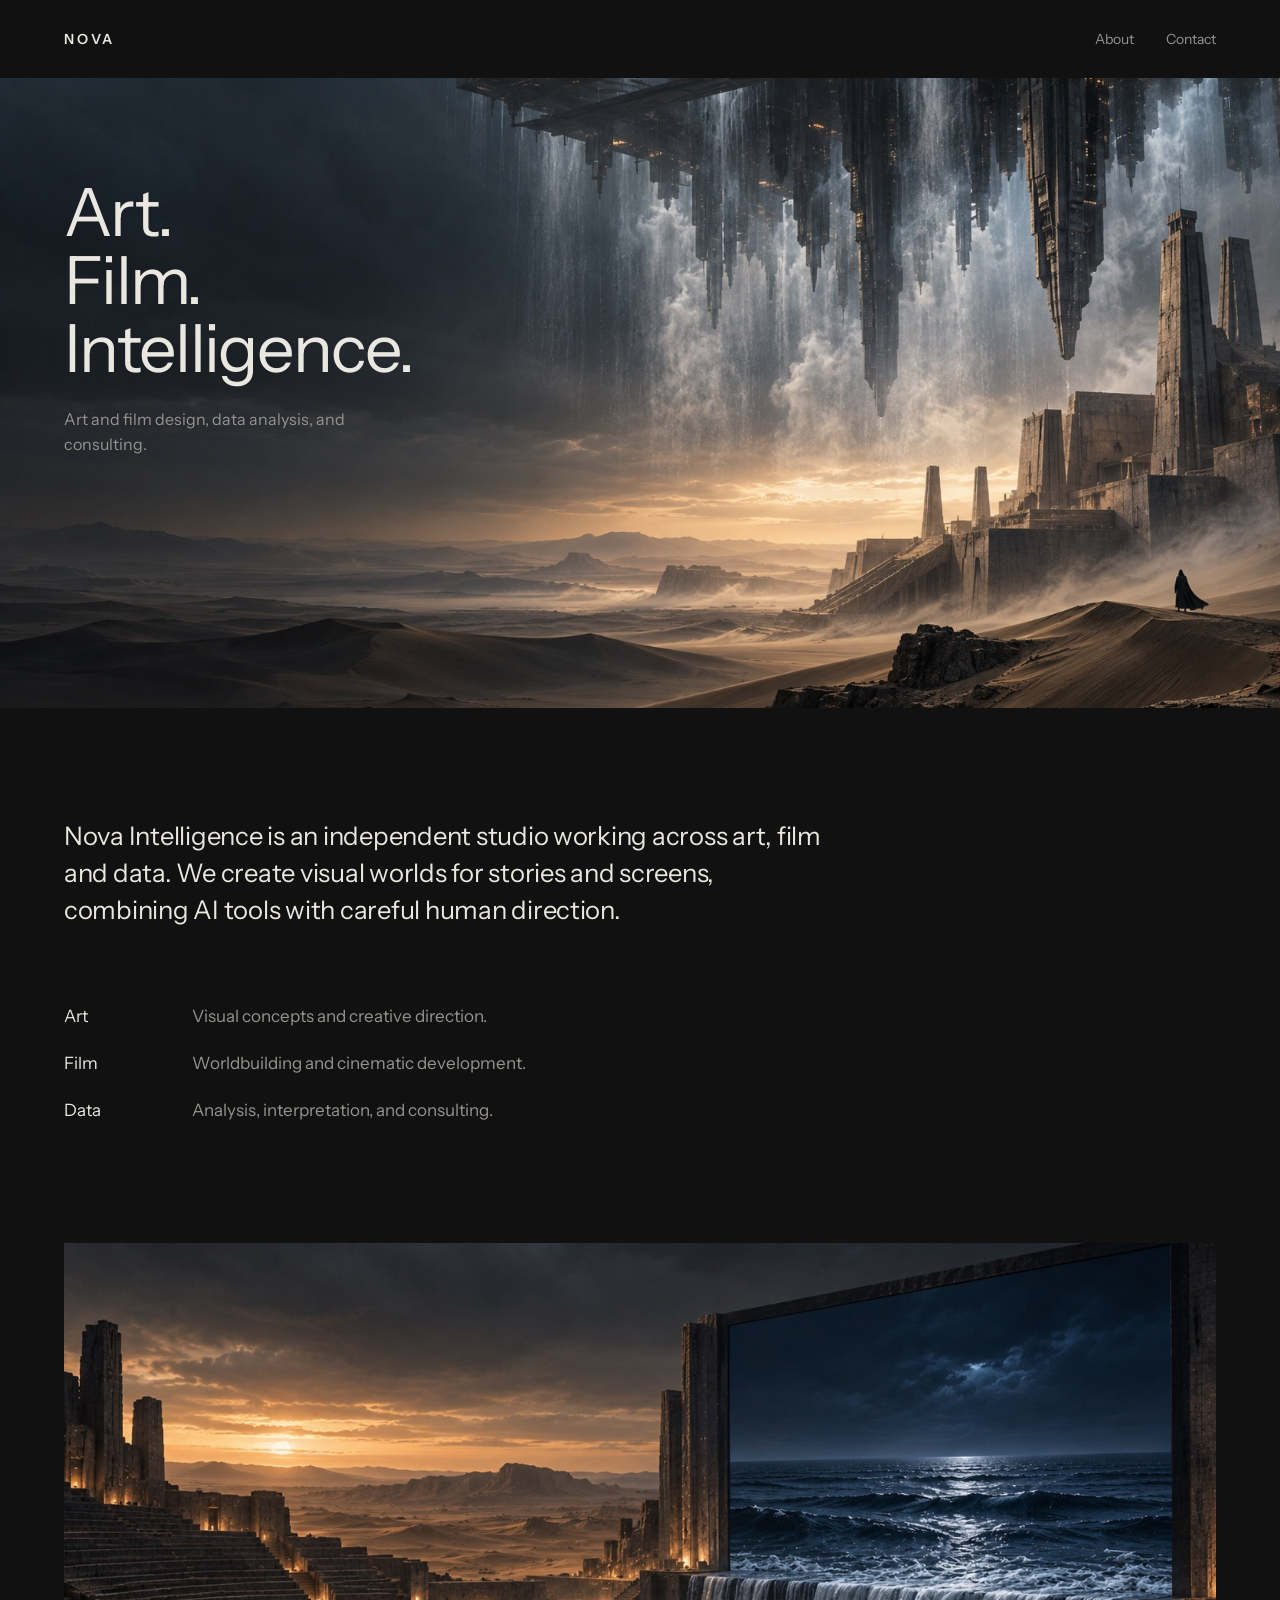
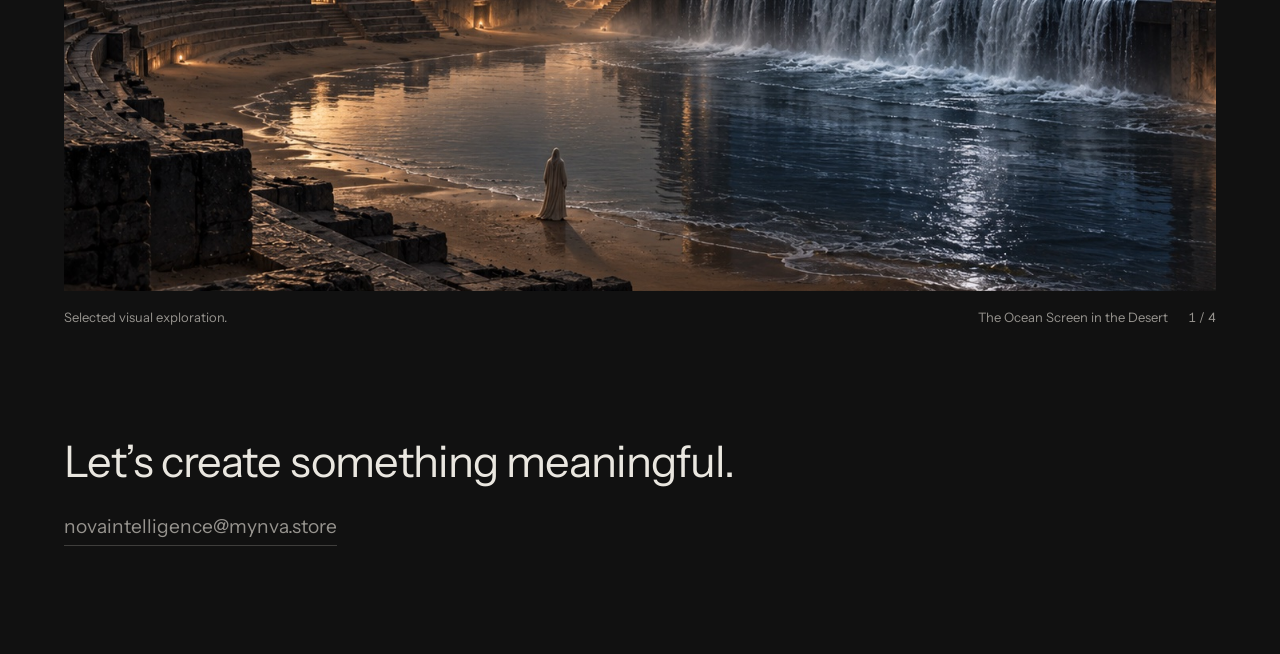
==== commit c877c7c5: "Gallery: four images that slide with the cursor (swipe on touch) Co-Authored-By: Claude Opus 5.5 <no" ====
--- a/index.html
+++ b/index.html
@@ -45,10 +45,24 @@
       </dl>
     </section>
 
-    <figure class="plate">
-      <img class="fade" src="assets/img/ocean-theatre.jpg" width="1672" height="941" loading="lazy"
-           alt="A stone amphitheatre in the desert at dusk faces a giant frame holding a stormy ocean; the sea spills out as a waterfall onto the sand, where a lone hooded figure stands.">
-      <figcaption>Selected visual exploration.</figcaption>
+    <!-- Gallery: on desktop the cursor's horizontal position slides through the images; on touch screens, swipe. -->
+    <figure class="gallery">
+      <div class="viewport fade" tabindex="0" role="region" aria-roledescription="carousel" aria-label="Selected visual exploration. Use the arrow keys to browse.">
+        <div class="track">
+          <div class="slide"><img src="assets/img/ocean-theatre.jpg" width="1672" height="941" loading="lazy" data-title="The Ocean Screen in the Desert"
+               alt="A stone amphitheatre in the desert at dusk faces a giant frame holding a stormy ocean; the sea spills out as a waterfall onto the sand, where a lone hooded figure stands."></div>
+          <div class="slide"><img src="assets/img/folded-rain-city.jpg" width="1672" height="941" loading="lazy" data-title="The Folded Rain City"
+               alt="A rain-soaked city at night whose road curves up and folds into a vertical wall of towers, lit by warm lamps."></div>
+          <div class="slide"><img src="assets/img/order-from-sand.jpg" width="1672" height="941" loading="lazy" data-title="Order Emerging from Sand"
+               alt="A rippled sheet of sand floats between dark stone pillars, grains falling from its edges, with a desert sunset beyond."></div>
+          <div class="slide"><img src="assets/img/fractured-stone.jpg" width="1672" height="940" loading="lazy" data-title="Civilization Within a Fractured Stone"
+               alt="A broken stone resting on a plinth reveals a vast city of towers and bridges inside it."></div>
+        </div>
+      </div>
+      <figcaption>
+        <span>Selected visual exploration.</span>
+        <span class="now" aria-live="polite"><span class="now-title">The Ocean Screen in the Desert</span><span class="now-count">1 / 4</span></span>
+      </figcaption>
     </figure>
 
     <section class="contact" id="contact">
--- a/style.css
+++ b/style.css
@@ -41,9 +41,24 @@
 .services div { display: grid; grid-template-columns: 112px 1fr; gap: 16px; padding: 10px 0; }
 .services dd { color: var(--muted); }
 
-/* second image */
-.plate { padding: var(--gap) var(--pad) 0; }
-.plate figcaption { margin-top: 16px; font-size: 13px; color: var(--muted); }
+/* gallery: the cursor slides the track (main.js); each image drifts slightly inside its frame for depth */
+.gallery { padding: var(--gap) var(--pad) 0; }
+.viewport { position: relative; overflow: hidden; aspect-ratio: 1672 / 941; background: #0c0c0c; }
+.track { display: flex; gap: 16px; height: 100%; will-change: transform; }
+.slide { position: relative; flex: 0 0 100%; height: 100%; overflow: hidden; }
+.slide img { position: absolute; top: 0; left: -8%; width: 116%; max-width: none; height: 100%; object-fit: cover; will-change: transform; }
+.gallery figcaption { display: flex; justify-content: space-between; gap: 16px; margin-top: 16px; font-size: 13px; color: var(--muted); }
+.now { display: flex; gap: 20px; text-align: right; }
+.now-count { font-variant-numeric: tabular-nums; }
+
+/* touch screens: native swipe with snapping */
+@media (hover: none), (pointer: coarse) {
+  .viewport { overflow-x: auto; scroll-snap-type: x mandatory; overscroll-behavior-x: contain; scrollbar-width: none; }
+  .viewport::-webkit-scrollbar { display: none; }
+  .track { gap: 0; }
+  .slide { scroll-snap-align: start; }
+  .slide img { left: 0; width: 100%; }
+}
 
 /* contact */
 .contact { padding: var(--gap) var(--pad); }
@@ -71,6 +86,8 @@
   .hero-text { position: static; max-width: none; padding: 40px var(--pad) 0; }
   .hero h1 span { display: inline; }
   .services div { grid-template-columns: 72px 1fr; }
+  .gallery figcaption { flex-direction: column; gap: 4px; }
+  .now { justify-content: space-between; text-align: left; }
 }
 @media (prefers-reduced-motion: reduce) {
   html { scroll-behavior: auto; }
